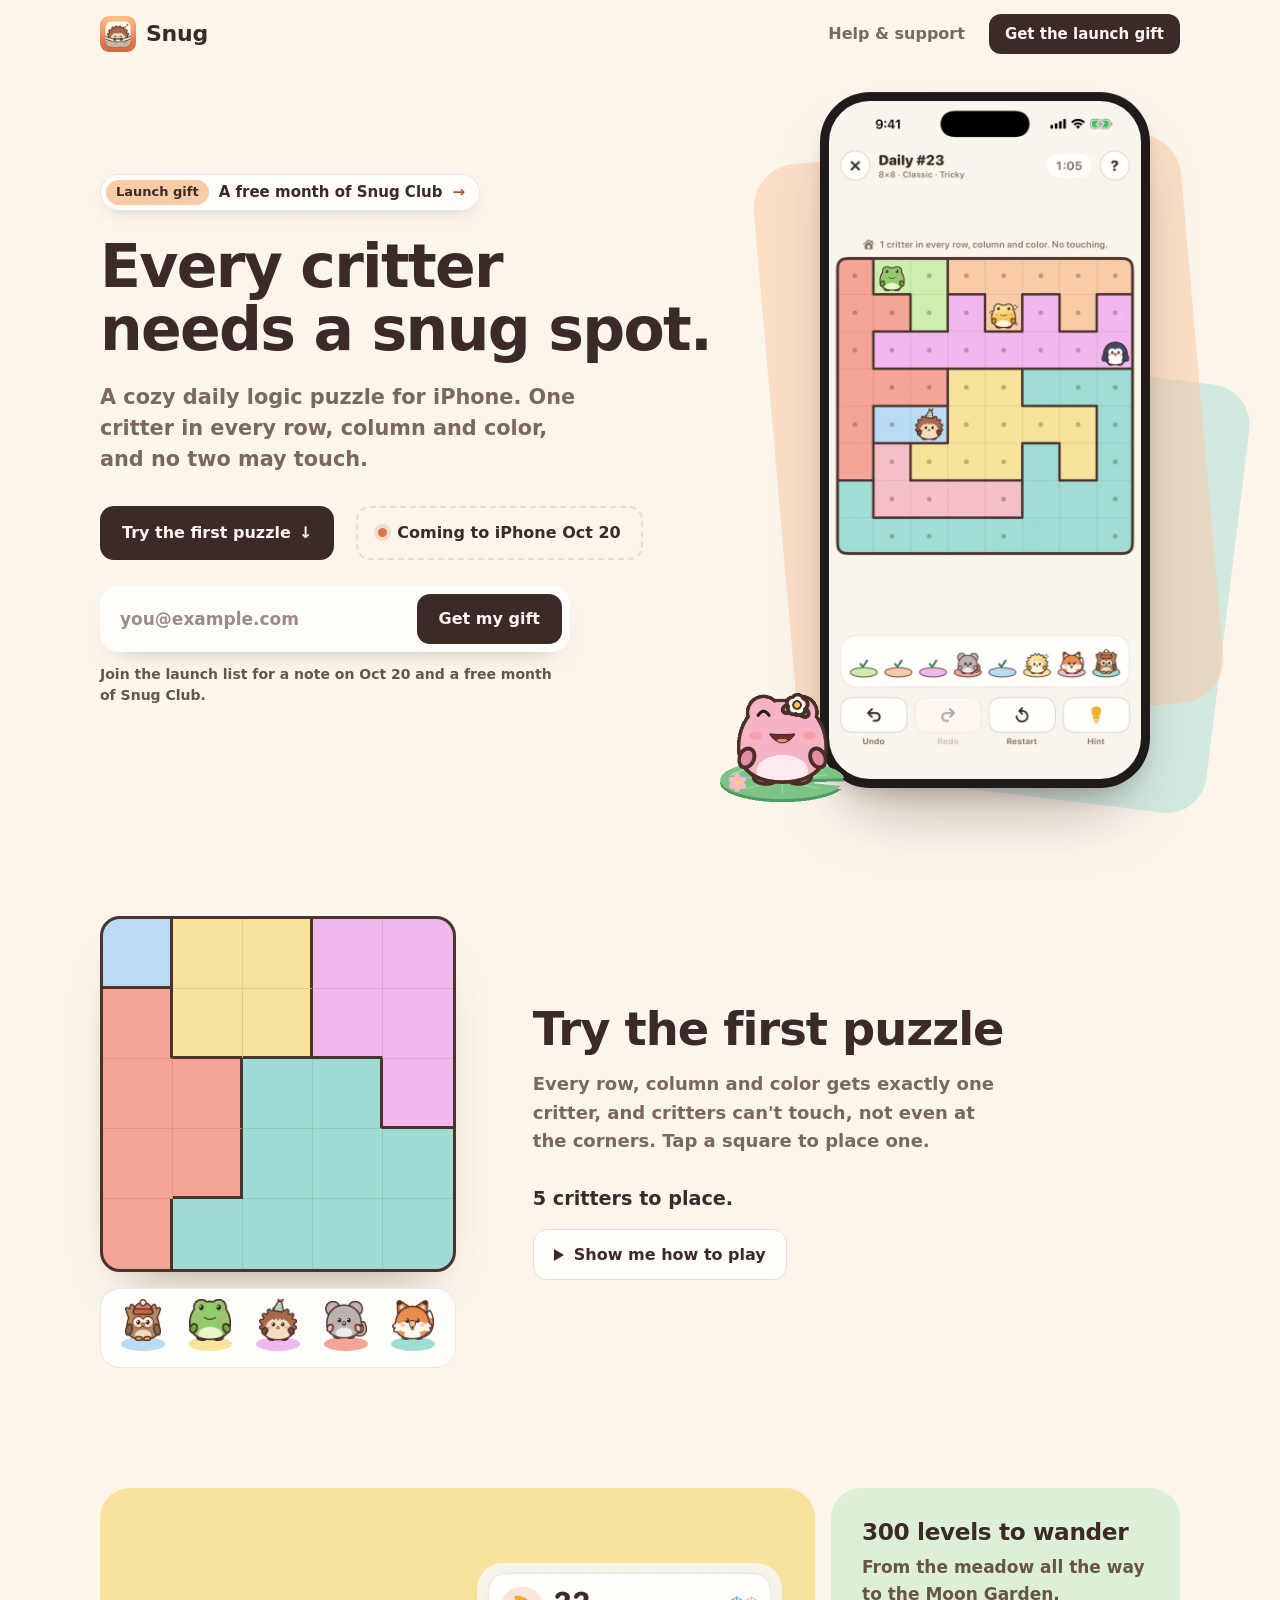
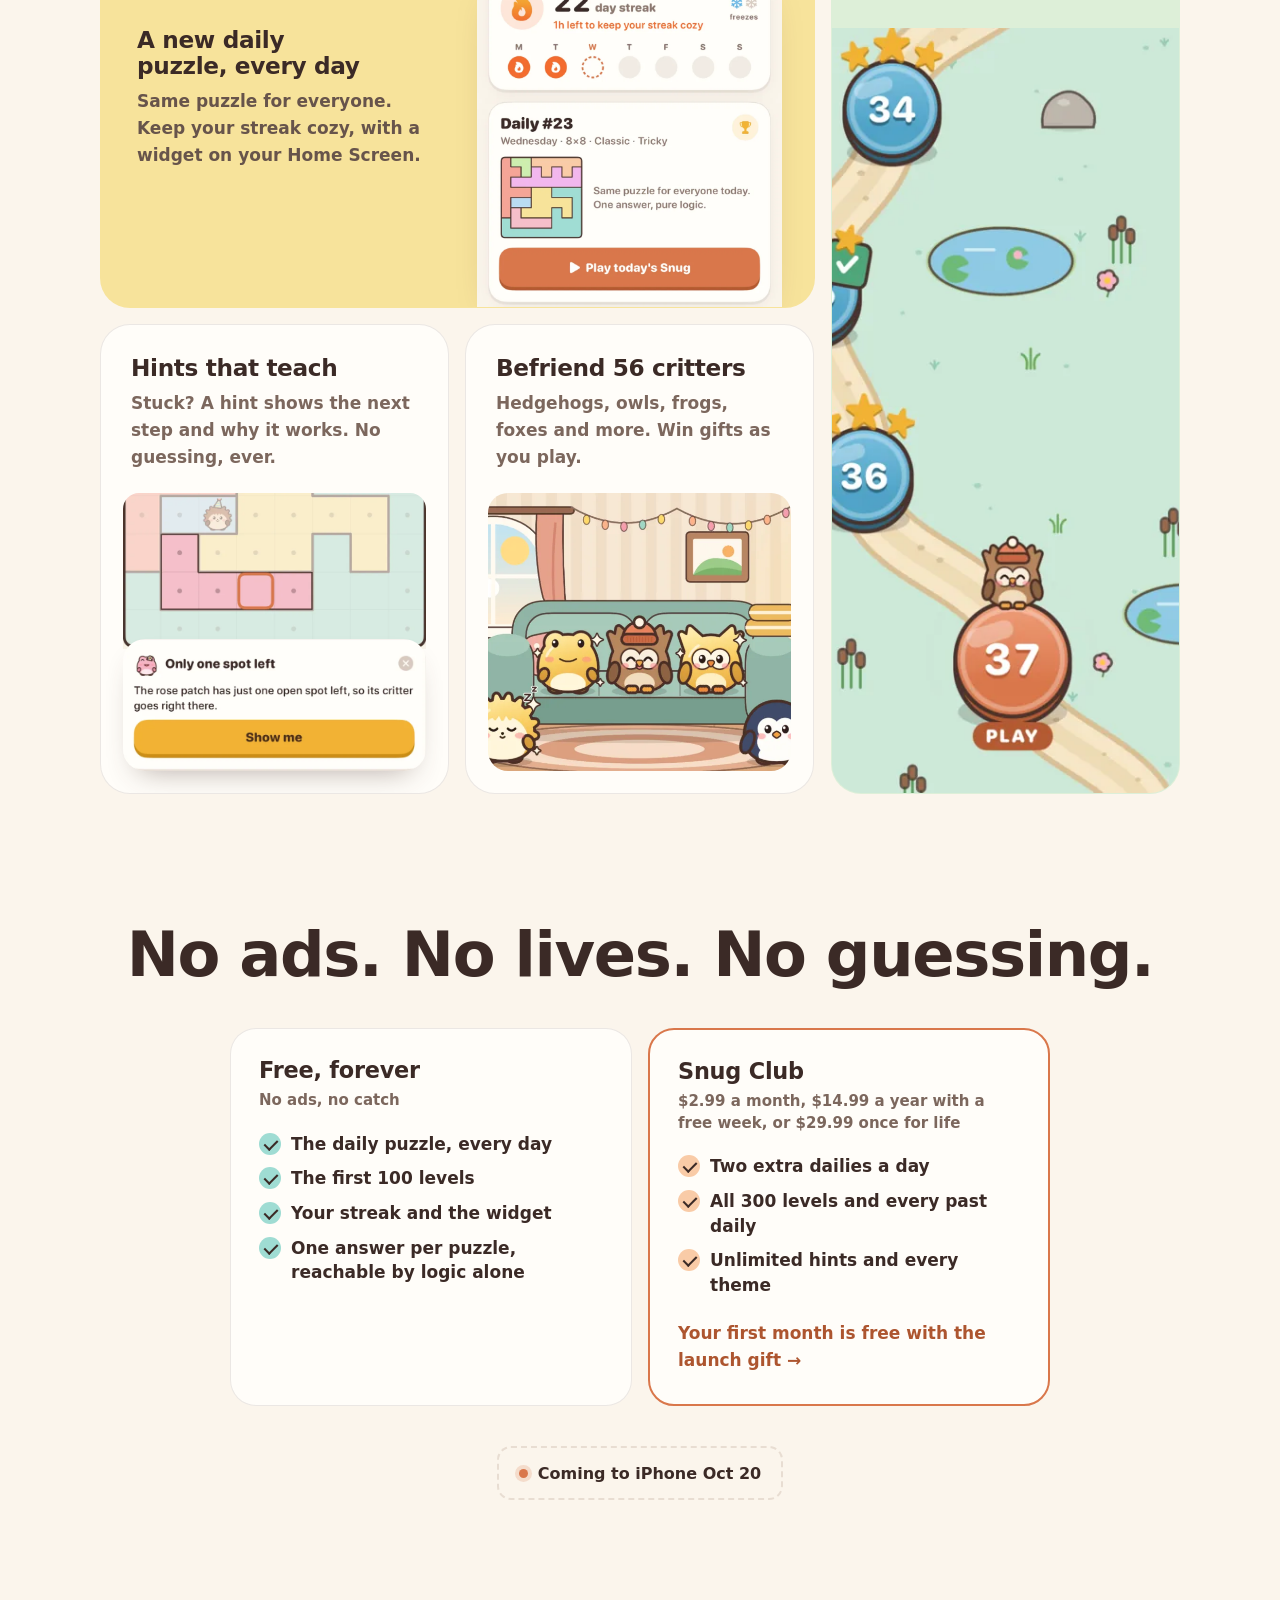
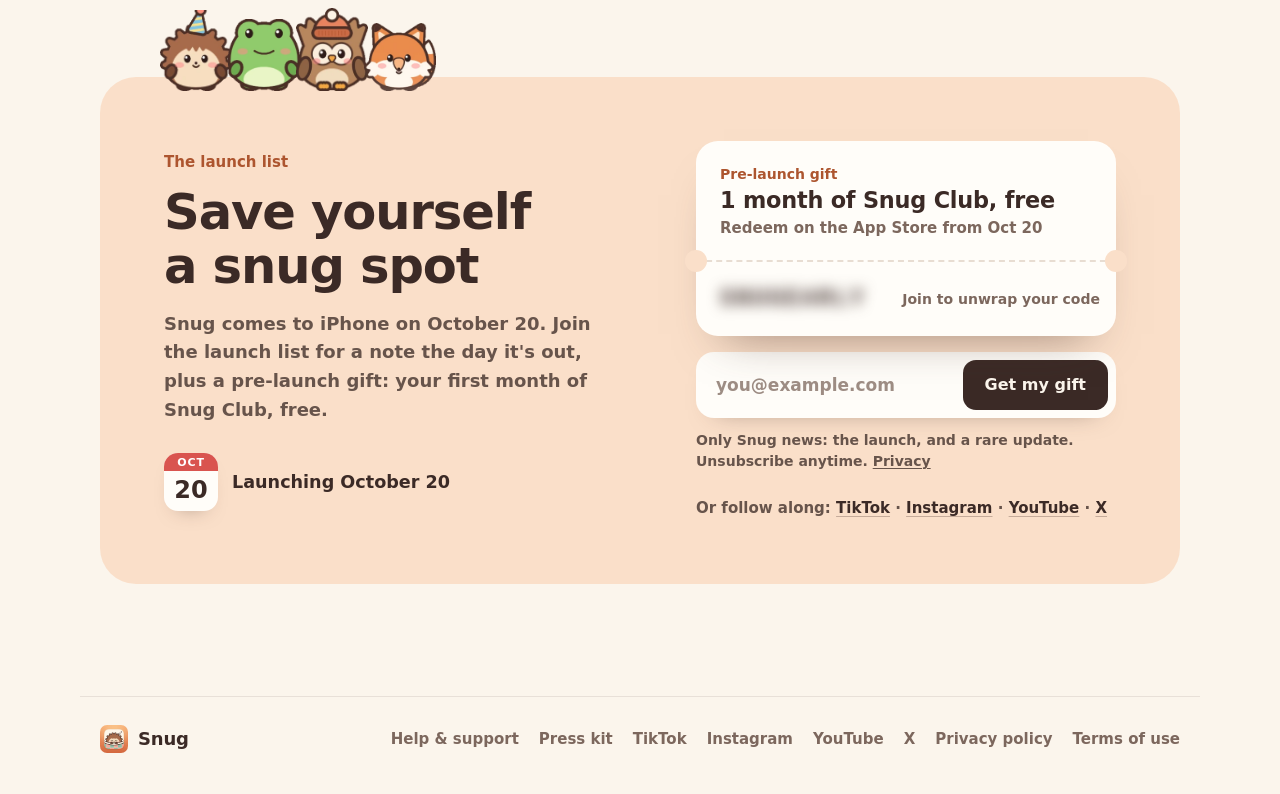
==== index.html @ c323f69b "snugpuzzle.com: canonical and share URLs, hello@ and press@ contact addresses" ====
<!doctype html>
<html lang="en">
<head>
<meta charset="utf-8">
<meta name="viewport" content="width=device-width, initial-scale=1, viewport-fit=cover">
<title>Snug: Cozy Daily Logic Puzzles</title>
<meta name="description" content="A cozy daily logic puzzle for iPhone. One critter in every row, column and color, and no two may touch. No ads, no lives, no guessing.">
<meta name="apple-itunes-app" content="app-id=6815366788">
<meta name="color-scheme" content="light dark">
<meta name="theme-color" content="#FBF5EC" media="(prefers-color-scheme: light)">
<meta name="theme-color" content="#1C1719" media="(prefers-color-scheme: dark)">
<link rel="canonical" href="https://snugpuzzle.com/">
<meta property="og:type" content="website">
<meta property="og:site_name" content="Snug">
<meta property="og:title" content="Snug: Cozy Daily Logic Puzzles">
<meta property="og:description" content="A cozy daily logic puzzle for iPhone. No ads, no lives, no guessing.">
<meta property="og:url" content="https://snugpuzzle.com/">
<meta property="og:image" content="https://snugpuzzle.com/og.png">
<meta property="og:image:width" content="1200">
<meta property="og:image:height" content="630">
<meta property="og:image:alt" content="Snug's critters on a cozy sofa, beside the words: cozy daily logic puzzles.">
<meta name="twitter:card" content="summary_large_image">
<link rel="icon" href="favicon.png" type="image/png">
<link rel="apple-touch-icon" href="apple-touch-icon.png">
<link rel="preload" as="image" href="img/board.webp" fetchpriority="high">
<link rel="stylesheet" href="style.css">
<script>document.documentElement.classList.add("js")</script>
</head>
<body class="home">

<header class="bar wrap">
  <a class="brand" href="./"><img src="img/icon.webp" width="36" height="36" alt=""> Snug</a>
  <nav class="bar-nav" aria-label="Main">
    <a class="bar-link" href="support.html">Help &amp; support</a>
    <a class="bar-cta" href="#launch">Get the launch gift</a>
  </nav>
</header>

<main>
  <section class="hero wrap">
    <div class="hero-copy">
      <a class="gift-pill" href="#launch"><span class="gift-pill-tag">Launch gift</span> A free month of Snug Club <span class="gift-pill-arrow" aria-hidden="true">→</span></a>
      <h1>Every critter needs a snug spot.</h1>
      <p class="lede">A cozy daily logic puzzle for iPhone. One critter in every row, column and color, and no two may touch.</p>
      <div class="cta">
        <a class="play" href="#try">Try the first puzzle</a>
        <div class="soon" data-store>Coming to iPhone Oct 20</div>
      </div>
      <div class="hero-join" data-list>
        <form class="signup" id="hero-signup" action="https://app.kit.com/forms/9976568/subscriptions" method="post" data-joined="hero-joined">
          <label class="visually-hidden" for="hero-email">Email address</label>
          <div class="field">
            <input id="hero-email" name="email_address" type="email" required autocomplete="email" autocapitalize="off" spellcheck="false" enterkeyhint="send" placeholder="you@example.com">
            <button type="submit">Get my gift</button>
          </div>
          <p class="form-status" role="status" aria-live="polite"></p>
          <p class="fine">Join the launch list for a note on Oct 20 and a free month of Snug Club.</p>
        </form>
        <p class="hero-joined" id="hero-joined" tabindex="-1" hidden>
          <strong class="fresh">Almost there! Tap the button in the email we just sent to confirm.</strong>
          <strong class="back" hidden>You're on the list!</strong>
          Your gift code is <code>SNUGEARLY</code>. <a href="#launch">How to redeem it</a>
        </p>
      </div>
    </div>
    <div class="hero-art">
      <div class="phone">
        <img src="img/board.webp" width="660" height="1434" fetchpriority="high" alt="A Snug puzzle in progress: four critters sit in different color patches of an 8 by 8 board, and more wait in the tray below.">
      </div>
      <img class="lily" src="img/lily.webp" width="241" height="212" alt="">
    </div>
  </section>

  <section class="try wrap reveal" id="try" aria-labelledby="try-title">
    <div class="try-board">
      <div class="board" id="board" role="group" aria-label="The first puzzle, 5 by 5"></div>
      <div class="tray" id="tray" aria-hidden="true"></div>
    </div>
    <div class="try-copy">
      <h2 id="try-title">Try the first puzzle</h2>
      <p>Every row, column and color gets exactly one critter, and critters can't touch, not even at the corners. Tap a square to place one.</p>
      <p class="status" id="status" role="status" aria-live="polite">5 critters to place.</p>
      <button class="again show-me" id="demo" type="button">Show me how to play</button>
      <div class="lesson" id="lesson" hidden>
        <img class="lesson-lily" src="img/lily.webp" width="241" height="212" alt="">
        <div aria-live="polite" aria-atomic="true">
          <p class="lesson-step" id="lesson-step"></p>
          <h3 id="lesson-title"></h3>
          <p class="lesson-text" id="lesson-text"></p>
        </div>
        <div class="lesson-actions">
          <button class="again" id="lesson-exit" type="button">Let me try</button>
          <button class="lesson-next" id="lesson-next" type="button">Next</button>
        </div>
      </div>
      <div class="after" id="after" hidden>
        <div class="soon" data-store>Coming to iPhone Oct 20</div>
        <button class="again" id="again" type="button">Play again</button>
        <button class="again" id="share" type="button">Send it to a friend</button>
        <p class="after-note">Liked it? <a href="#launch">Join the launch list</a> for a free month of Snug Club.</p>
      </div>
    </div>
  </section>

  <section class="features wrap" aria-labelledby="features-title">
    <h2 id="features-title" class="visually-hidden">What's in Snug</h2>
    <div class="grid">
      <article class="tile t-daily reveal" data-tilt>
        <div class="tile-copy">
          <h3>A new daily puzzle, every day</h3>
          <p>Same puzzle for everyone. Keep your streak cozy, with a widget on your Home Screen.</p>
        </div>
        <div class="tile-art"><img src="img/today.webp" width="900" height="1017" loading="lazy" alt="The Today screen: a 22 day streak and today's daily puzzle."></div>
      </article>
      <article class="tile t-path reveal" style="--d: 70ms" data-tilt>
        <div class="tile-copy">
          <h3>300 levels to wander</h3>
          <p>From the meadow all the way to the Moon Garden.</p>
        </div>
        <div class="tile-art"><img src="img/path.webp" width="760" height="807" loading="lazy" alt="The level map: a winding path past lily ponds, with level 37 up next."></div>
      </article>
      <article class="tile t-hints reveal" data-tilt>
        <div class="tile-copy">
          <h3>Hints that teach</h3>
          <p>Stuck? A hint shows the next step and why it works. No guessing, ever.</p>
        </div>
        <div class="tile-art">
          <img class="board-slice" src="img/hint-board.webp" width="760" height="391" loading="lazy" alt="">
          <img class="hint-card" src="img/hint-card.webp" width="760" height="329" loading="lazy" alt="A hint: the rose patch has just one open spot left, so its critter goes right there.">
        </div>
      </article>
      <article class="tile t-friends reveal" style="--d: 70ms" data-tilt>
        <div class="tile-copy">
          <h3>Befriend 56 critters</h3>
          <p>Hedgehogs, owls, frogs, foxes and more. Win gifts as you play.</p>
        </div>
        <div class="tile-art">
          <picture>
            <source media="(prefers-color-scheme: dark)" srcset="img/nook-night.webp">
            <img src="img/nook-day.webp" width="960" height="538" loading="lazy" alt="Critter friends relaxing on a sofa in a cozy living room.">
          </picture>
        </div>
      </article>
    </div>
  </section>

  <section class="promise wrap reveal" aria-labelledby="promise-title">
    <h2 id="promise-title">No ads. No lives. No guessing.</h2>
    <div class="plans">
      <div class="plan" data-tilt>
        <h3>Free, forever</h3>
        <p class="price">No ads, no catch</p>
        <ul class="ticks">
          <li>The daily puzzle, every day</li>
          <li>The first 100 levels</li>
          <li>Your streak and the widget</li>
          <li>One answer per puzzle, reachable by logic alone</li>
        </ul>
      </div>
      <div class="plan club" data-tilt>
        <h3>Snug Club</h3>
        <p class="price">$2.99 a month, $14.99 a year with a free week, or $29.99 once for life</p>
        <ul class="ticks">
          <li>Two extra dailies a day</li>
          <li>All 300 levels and every past daily</li>
          <li>Unlimited hints and every theme</li>
        </ul>
        <a class="plan-gift" href="#launch">Your first month is free with the launch gift</a>
      </div>
    </div>
    <div class="soon" data-store>Coming to iPhone Oct 20</div>
  </section>

  <section class="launch wrap reveal" id="launch" aria-labelledby="launch-title">
    <div class="launch-card" id="launch-card">
      <div class="peek" aria-hidden="true">
        <img src="img/critters/hazel.webp" width="157" height="176" loading="lazy" alt="">
        <img src="img/critters/pip.webp" width="176" height="176" loading="lazy" alt="">
        <img src="img/critters/oswin.webp" width="153" height="176" loading="lazy" alt="">
        <img src="img/critters/rowan.webp" width="176" height="166" loading="lazy" alt="">
      </div>
      <div class="launch-copy">
        <p class="eyebrow">The launch list</p>
        <h2 id="launch-title">Save yourself a snug spot</h2>
        <p>Snug comes to iPhone on October 20. Join the launch list for a note the day it's out, plus a pre-launch gift: your first month of Snug Club, free.</p>
        <div class="date">
          <span class="cal" aria-hidden="true"><span>Oct</span>20</span>
          <span id="countdown" data-date="2026-10-20">Launching October 20</span>
        </div>
      </div>

      <div class="launch-gift">
        <div class="ticket" id="ticket" data-tilt>
          <div class="ticket-top">
            <span class="ticket-label">Pre-launch gift</span>
            <strong>1 month of Snug Club, free</strong>
            <span class="ticket-sub">Redeem on the App Store from Oct 20</span>
          </div>
          <div class="ticket-code">
            <code id="code" aria-hidden="true">SNUGEARLY</code>
            <span class="ticket-hint" id="code-hint">Join to unwrap your code</span>
            <button class="copy" id="copy" type="button" hidden>Copy</button>
          </div>
        </div>

        <!-- Signups go to Kit (form 9976568, "Snug launch list"); launch.js posts them without leaving the page. -->
        <form class="signup" id="signup" action="https://app.kit.com/forms/9976568/subscriptions" method="post">
          <label class="visually-hidden" for="email">Email address</label>
          <div class="field">
            <input id="email" name="email_address" type="email" required autocomplete="email" autocapitalize="off" spellcheck="false" enterkeyhint="send" placeholder="you@example.com">
            <button type="submit">Get my gift</button>
          </div>
          <p class="form-status" role="status" aria-live="polite"></p>
          <p class="fine">Only Snug news: the launch, and a rare update. Unsubscribe anytime. <a href="privacy.html#launch-list">Privacy</a></p>
        </form>

        <div class="joined" id="joined" tabindex="-1" hidden>
          <h3 class="fresh">Almost there!</h3>
          <h3 class="back" hidden>You're on the list!</h3>
          <p class="fresh">Check your inbox (and spam folder, just in case) and tap the button in our email to confirm.</p>
          <p>Your code is above. Redeem it on the App Store from October 20, and it'll be in your launch-day email too.</p>
          <div class="joined-actions">
            <a class="redeem" href="https://apps.apple.com/redeem?ctx=offercodes&amp;id=6815366788&amp;code=SNUGEARLY">Redeem now</a>
            <button class="again" id="gift-share" type="button">Send a friend the gift</button>
          </div>
          <p class="fine">One code per Apple Account. After the free month, Snug Club renews unless you cancel.</p>
        </div>

        <p class="follow">Or follow along: <a href="https://www.tiktok.com/@snugpuzzle">TikTok</a> · <a href="https://www.instagram.com/snugpuzzle/">Instagram</a> · <a href="https://www.youtube.com/@SnugPuzzle">YouTube</a> · <a href="https://x.com/SnugPuzzle">X</a></p>
      </div>
    </div>
  </section>
</main>

<footer class="foot wrap">
  <a class="brand" href="./"><img src="img/icon.webp" width="28" height="28" alt=""> Snug</a>
  <nav aria-label="More">
    <a href="support.html">Help &amp; support</a>
    <a href="press.html">Press kit</a>
    <a href="https://www.tiktok.com/@snugpuzzle">TikTok</a>
    <a href="https://www.instagram.com/snugpuzzle/">Instagram</a>
    <a href="https://www.youtube.com/@SnugPuzzle">YouTube</a>
    <a href="https://x.com/SnugPuzzle">X</a>
    <a href="privacy.html">Privacy policy</a>
    <a href="https://www.apple.com/legal/internet-services/itunes/dev/stdeula/">Terms of use</a>
  </nav>
</footer>

<script src="puzzle.js" defer></script>
<script src="store.js" defer></script>
<script src="launch.js" defer></script>
<script src="tilt.js" defer></script>
</body>
</html>
---- style.css ----
/* Snug website. Tokens mirror the app's Palette (Shared/Palette.swift) and the Cozy board theme. */
:root {
  --paper: #FBF5EC; --card: #FFFDF9; --ink: #3B2A26; --soft: #7C675D; --faint: #E8DDD2;
  --outline: #4A342D; --accent: #D9774B; --link: #AD552F; --line: rgb(59 42 38 / .1);
  --shadow: 74 52 45;
  --soft-strong: #67544B; --tile-daily: #F7E39B; --tile-path: #DDEFD8; --tile-gift: #FADFC9;
  --sky: #B9DBF3; --butter: #F7E39B; --orchid: #F2B8EE; --coral: #F4A596; --teal: #9FDCD3; --peach: #F9CBA7; --berry: #D9544F;
  --glare: rgb(255 255 255 / .26);
  --ease-out: cubic-bezier(.23, 1, .32, 1);
  --ease-pop: cubic-bezier(.34, 1.5, .64, 1);
  color-scheme: light dark;
}
@media (prefers-color-scheme: dark) {
  :root {
    --paper: #1C1719; --card: #2A2326; --ink: #F6EBE2; --soft: #B9A89D; --faint: #3D3337;
    --outline: #0F0B0C; --accent: #E5835A; --link: #E5835A; --line: rgb(255 255 255 / .1);
    --shadow: 0 0 0;
    --soft-strong: #C9B9AE; --tile-daily: #3A3322; --tile-path: #243129; --tile-gift: #3B2A25;
    --glare: rgb(255 255 255 / .07);
    --sky: #3F6788; --butter: #8A7A3C; --orchid: #7E4A7C; --coral: #94503F; --teal: #2F7870; --peach: #8C5C48; --berry: #F07C74;
  }
}

* { box-sizing: border-box; }
html { -webkit-text-size-adjust: 100%; }
body {
  margin: 0; background: var(--paper); color: var(--ink);
  font: 17px/1.6 ui-rounded, "SF Pro Rounded", -apple-system, system-ui, "Segoe UI", sans-serif;
  -webkit-font-smoothing: antialiased; -webkit-tap-highlight-color: transparent;
}
a { color: var(--link); }
img { max-width: 100%; }

/* Help, privacy: a simple reading column. */
main { max-width: 680px; margin: 0 auto; padding: 48px 20px 80px; }
header { display: flex; align-items: center; gap: 14px; margin-bottom: 28px; }
header img { width: 64px; height: 64px; border-radius: 15px; }
h1 { font-size: 34px; line-height: 1.15; margin: 0; letter-spacing: -.01em; }
h2 { font-size: 20px; margin: 32px 0 6px; }
.soft { color: var(--soft); }
.card { background: var(--card); border: 1px solid var(--line); border-radius: 18px; padding: 18px 20px; margin: 16px 0; }
nav { margin-top: 48px; padding-top: 20px; border-top: 1px solid var(--line); display: flex; gap: 20px; flex-wrap: wrap; font-size: 15px; }
header a.home-link { display: contents; color: inherit; }

/* Press kit: the reading column, plus a fact sheet, downloads and media grids. */
.press .lede-plain { font-size: 19px; color: var(--soft); font-weight: 600; margin: 0; }
.press .actions { margin: 22px 0 8px; }
.btn {
  display: inline-flex; align-items: center; gap: 8px; padding: 13px 20px; border-radius: 14px; background: var(--ink); color: var(--paper);
  font-weight: 800; text-decoration: none; transition: transform 160ms var(--ease-out);
}
.btn span { font-weight: 600; opacity: .75; }
.btn:active { transform: scale(.97); }
.btn:focus-visible { outline: 3px solid var(--accent); outline-offset: 3px; }
.facts { display: grid; grid-template-columns: 9em 1fr; gap: 10px 18px; margin: 12px 0 0; }
.facts dt { font-weight: 800; }
.facts dd { margin: 0; color: var(--soft); }
.list { padding-left: 1.2em; }
.list li { margin: 6px 0; }
.clip { margin: 14px 0 0; }
.clip video { display: block; width: min(330px, 100%); height: auto; border-radius: 28px; background: var(--card); border: 1px solid var(--line); }
.clip figcaption { margin-top: 10px; font-size: 15px; }
.shots { display: grid; grid-template-columns: repeat(3, 1fr); gap: 12px; margin-top: 14px; }
.shots a { display: block; border-radius: 18px; overflow: hidden; border: 1px solid var(--line); }
.shots img { display: block; width: 100%; height: auto; }
.cutouts { display: flex; flex-wrap: wrap; gap: 8px; margin-top: 10px; }
.cutouts img { width: 96px; height: 96px; }
.press code { font-size: .9em; }
@media (max-width: 520px) { .facts { grid-template-columns: 1fr; gap: 2px; } .facts dd { margin-bottom: 10px; } .shots { grid-template-columns: repeat(2, 1fr); } }

/* ------------------------------------------------------------------ */
/* Home                                                                */
/* ------------------------------------------------------------------ */
.home { overflow-x: hidden; }
.home main { max-width: none; padding: 0; overflow-x: clip; }
.wrap { max-width: 1120px; margin: 0 auto; padding-inline: max(20px, env(safe-area-inset-left)) max(20px, env(safe-area-inset-right)); }
.visually-hidden { position: absolute; width: 1px; height: 1px; overflow: hidden; clip-path: inset(50%); white-space: nowrap; }

.bar { display: flex; align-items: center; justify-content: space-between; height: 68px; margin: 0 auto; }
.brand { display: inline-flex; align-items: center; gap: 10px; color: var(--ink); text-decoration: none; font-weight: 800; font-size: 22px; letter-spacing: -.01em; }
.brand img { width: 36px; height: 36px; border-radius: 9px; }
.bar-nav { display: flex; align-items: center; gap: 22px; margin: 0; padding: 0; border: 0; font-size: 16px; }
.bar-link { color: var(--soft); text-decoration: none; font-weight: 700; font-size: 16px; padding: 8px 2px; }
.bar-link:hover { color: var(--ink); }
.bar-cta {
  display: inline-flex; align-items: center; height: 40px; padding: 0 16px; border-radius: 12px; background: var(--ink); color: var(--paper);
  font-weight: 800; font-size: 15px; text-decoration: none; white-space: nowrap; transition: transform 160ms var(--ease-out);
}
.bar-cta:active { transform: scale(.97); }
.bar-link:focus-visible, .bar-cta:focus-visible { outline: 3px solid var(--accent); outline-offset: 3px; border-radius: 12px; }

.store { display: inline-block; line-height: 0; border-radius: 12px; transition: transform 160ms var(--ease-out); }
.store img { height: 54px; width: auto; }
.store:active { transform: scale(.97); }
.store:focus-visible { outline: 3px solid var(--accent); outline-offset: 3px; }
/* Before launch the badge's spot is a status, not a button (store.js swaps in the badge once the app is live). */
.soon {
  display: inline-flex; align-items: center; gap: 10px; height: 54px; margin: 0; padding: 0 20px;
  border: 2px dashed var(--faint); border-radius: 14px; font-weight: 800; font-size: 16px; color: var(--ink); white-space: nowrap;
}
.soon::before { content: ""; width: 9px; height: 9px; border-radius: 50%; background: var(--accent); box-shadow: 0 0 0 4px rgb(217 119 75 / .2); }
.cta { display: flex; align-items: center; gap: 14px 22px; flex-wrap: wrap; }
.play {
  display: inline-flex; align-items: center; height: 54px; padding: 0 22px; border-radius: 14px; background: var(--ink); color: var(--paper);
  font-weight: 800; font-size: 16px; text-decoration: none; transition: transform 160ms var(--ease-out);
}
.play::after { content: "↓"; margin-left: 8px; }
.play:active { transform: scale(.97); }
.play:focus-visible { outline: 3px solid var(--accent); outline-offset: 3px; }
.try { scroll-margin-top: 24px; }
html { scroll-behavior: smooth; }
@media (prefers-reduced-motion: reduce) { html { scroll-behavior: auto; } }

/* Hero */
.hero { display: grid; grid-template-columns: minmax(0, 1.25fr) minmax(0, .75fr); align-items: center; gap: 40px; padding-block: 24px 88px; }
.hero h1 { font-size: clamp(2.6rem, 1.5rem + 3.2vw, 3.75rem); line-height: 1.04; letter-spacing: -.028em; font-weight: 800; text-wrap: balance; max-width: 15ch; margin: 0; }
.lede { font-size: clamp(1.1rem, 1rem + .4vw, 1.3rem); line-height: 1.5; color: var(--soft); font-weight: 600; margin: 22px 0 30px; max-width: 34ch; text-wrap: pretty; }
.gift-pill {
  display: inline-flex; align-items: center; gap: 10px; max-width: 100%; margin-bottom: 24px; padding: 5px 14px 5px 5px; border-radius: 999px;
  background: var(--card); border: 1px solid var(--line); box-shadow: 0 8px 18px -12px rgb(var(--shadow) / .35);
  color: var(--ink); font-weight: 700; font-size: 15px; line-height: 1.3; text-decoration: none; transition: transform 160ms var(--ease-out);
}
.gift-pill-tag { flex: none; padding: 4px 10px; border-radius: 999px; background: var(--peach); font-weight: 800; font-size: 13px; }
.gift-pill-arrow { color: var(--link); transition: transform 200ms var(--ease-out); }
@media (hover: hover) and (pointer: fine) { .gift-pill:hover .gift-pill-arrow { transform: translateX(3px); } }
.gift-pill:active { transform: scale(.98); }
.gift-pill:focus-visible { outline: 3px solid var(--accent); outline-offset: 3px; }
.hero-join { max-width: 470px; margin-top: 26px; }
.hero-join .signup { margin: 0; }
.hero-joined {
  margin: 0; padding: 16px 20px; border-radius: 18px; background: var(--card); border: 1px solid var(--line); outline: none;
  box-shadow: 0 12px 26px -20px rgb(var(--shadow) / .55); color: var(--soft-strong); font-weight: 600;
}
.hero-joined strong { display: block; color: var(--ink); font-size: 1.1rem; }
.hero-joined strong[hidden] { display: none; }
.hero-joined code { padding: 3px 8px; border-radius: 8px; background: var(--tile-gift); color: var(--ink); font: 800 .95em/1 ui-monospace, "SF Mono", Menlo, Consolas, monospace; letter-spacing: .08em; }
.hero-art { position: relative; justify-self: center; width: min(330px, 78vw); }
.hero-art::before { /* a color patch behind the phone, like a region of the board */
  content: ""; position: absolute; inset: 8% -16% 10% -14%; border-radius: 44px; background: var(--peach); opacity: .55; transform: rotate(-5deg);
}
.hero-art::after {
  content: ""; position: absolute; inset: 40% -24% -2% 34%; border-radius: 40px; background: var(--teal); opacity: .45; transform: rotate(7deg); z-index: -1;
}
.hero-art { isolation: isolate; }
.phone {
  position: relative; border-radius: 50px; padding: 9px; background: #211A1B;
  box-shadow: 0 1px 0 rgb(255 255 255 / .08) inset, 0 40px 70px -30px rgb(var(--shadow) / .45), 0 12px 24px -12px rgb(var(--shadow) / .3);
}
.phone img { display: block; width: 100%; height: auto; border-radius: 41px; }
.lily { position: absolute; width: 124px; height: auto; left: -100px; bottom: -14px; transform-origin: 50% 100%; }

/* Try it */
.try { display: grid; grid-template-columns: auto minmax(0, 1fr); align-items: center; gap: clamp(32px, 6vw, 88px); padding-block: 40px 104px; }
.try h2, .features h2, .promise h2, .launch h2 { margin: 0; font-weight: 800; letter-spacing: -.022em; line-height: 1.08; text-wrap: balance; }
.try h2 { font-size: clamp(2rem, 1.4rem + 2vw, 2.9rem); }
.try-copy p { font-size: 1.125rem; color: var(--soft); font-weight: 600; max-width: 38ch; margin: 16px 0 0; text-wrap: pretty; }
.try-copy .status { color: var(--ink); font-weight: 800; font-size: 1.2rem; margin-top: 28px; min-height: 1.6em; }
.status.bad { color: var(--berry); }
.after { display: flex; align-items: center; gap: 20px; margin-top: 18px; flex-wrap: wrap; }
.after[hidden] { display: none; }
.again {
  font: inherit; font-weight: 800; font-size: 16px; color: var(--ink); background: var(--card); border: 1.5px solid var(--faint);
  border-radius: 14px; padding: 12px 20px; cursor: pointer; transition: transform 160ms var(--ease-out);
}
.try-copy .after-note { flex-basis: 100%; margin: 0; font-size: 1rem; }
.again:active { transform: scale(.97); }
.again:focus-visible { outline: 3px solid var(--accent); outline-offset: 2px; }

.board {
  --cell: clamp(54px, 15.5vw, 70px);
  display: grid; grid-template-columns: repeat(5, var(--cell)); grid-auto-rows: var(--cell);
  border: 3px solid var(--outline); border-radius: 20px; overflow: hidden; background: var(--outline);
  box-shadow: 0 30px 50px -30px rgb(var(--shadow) / .45);
}
.cell {
  position: relative; display: grid; place-items: center; padding: 0; margin: 0; border: 0; font: inherit; cursor: pointer; touch-action: manipulation;
  background: var(--c); border-right: 1px solid rgb(var(--shadow) / .12); border-bottom: 1px solid rgb(var(--shadow) / .12);
}
.cell.edge-r { border-right: 3px solid var(--outline); }
.cell.edge-b { border-bottom: 3px solid var(--outline); }
.cell.last-c { border-right: 0; }
.cell.last-r { border-bottom: 0; }
.cell::before { content: ""; position: absolute; inset: 0; background: rgb(var(--shadow) / .08); opacity: 0; transition: opacity 90ms ease; }
.cell:active::before { opacity: 1; transition: none; }
@media (hover: hover) and (pointer: fine) { .cell:hover::before { opacity: .6; } }
.cell:focus-visible { outline: 3px solid var(--ink); outline-offset: -5px; border-radius: 8px; z-index: 1; }
.cell::after { /* the app's helper dot: this square is ruled out */
  content: ""; width: 7px; height: 7px; border-radius: 50%; background: rgb(var(--shadow) / .32); opacity: 0; transform: scale(.5);
  transition: opacity 160ms ease, transform 160ms var(--ease-out);
}
@media (prefers-color-scheme: dark) { .cell::after { background: rgb(255 255 255 / .28); } }
.cell.dot::after { opacity: 1; transform: none; }
.cell img { position: absolute; width: 78%; height: 78%; object-fit: contain; pointer-events: none; }
.cell.bad { box-shadow: inset 0 0 0 3px var(--berry); }
/* The lesson ("Show me how to play"): squares in focus light up, off-limits ones take a rosy tint, a
   see-through critter shows where one could go, and the next critter's square gets a ring, like the app's hints. */
.cell.lit::before { opacity: 1; background: rgb(255 255 255 / .42); }
.cell.ruled::before { opacity: 1; background: rgb(217 84 79 / .22); }
.cell.target::before { inset: 6px; border: 3px solid var(--accent); border-radius: 10px; }
@media (prefers-color-scheme: dark) {
  .cell.lit::before { background: rgb(255 255 255 / .16); }
  .cell.ruled::before { background: rgb(240 124 116 / .24); }
}
.cell img.ghost { opacity: .45; }
.board.teaching .cell { cursor: default; }
.board.teaching .cell.target { cursor: pointer; }
@media (hover: hover) and (pointer: fine) { .board.teaching .cell:not(.lit, .ruled, .target):hover::before { opacity: 0; } }
.show-me { display: inline-flex; align-items: center; gap: 10px; margin-top: 14px; }
.show-me::before { content: ""; border-left: 10px solid currentColor; border-block: 6.5px solid transparent; } /* a play triangle */
.show-me[hidden], .status[hidden] { display: none; }

.lesson {
  position: relative; max-width: 440px; margin-top: 56px; padding: 22px 22px 18px; border-radius: 24px; scroll-margin-top: 64px;
  background: var(--card); border: 1px solid var(--line); box-shadow: 0 18px 36px -24px rgb(var(--shadow) / .5);
}
.lesson[hidden] { display: none; }
.lesson-lily { position: absolute; top: -50px; right: 18px; width: 76px; height: auto; } /* Lily teaches, peeking over the card */
.try-copy .lesson-step { margin: 0; color: var(--link); font-size: 14px; font-weight: 800; }
.lesson h3 { margin: 4px 0 0; font-size: 1.3rem; line-height: 1.25; font-weight: 800; letter-spacing: -.01em; }
.try-copy .lesson-text { margin: 6px 0 0; color: var(--soft-strong); font-size: 1.05rem; line-height: 1.5; }
.lesson-actions { display: flex; justify-content: flex-end; flex-wrap: wrap; gap: 10px; margin-top: 18px; }
.lesson-next {
  min-width: 112px; padding: 12px 20px; border: 0; border-radius: 14px; background: var(--ink); color: var(--paper);
  font: inherit; font-weight: 800; font-size: 16px; cursor: pointer; transition: transform 160ms var(--ease-out);
}
.lesson-next:active { transform: scale(.97); }
.lesson-next:focus-visible { outline: 3px solid var(--accent); outline-offset: 2px; }

.tray { display: grid; grid-template-columns: repeat(5, 1fr); margin-top: 16px; padding: 10px 8px 12px; border-radius: 20px; background: var(--card); border: 1px solid var(--line); }
.pad { position: relative; display: grid; justify-items: center; height: 56px; }
.pad::after { content: ""; position: absolute; bottom: 4px; width: 44px; height: 14px; border-radius: 50%; background: var(--c); }
.pad img { position: relative; z-index: 1; width: 42px; height: 42px; object-fit: contain; transition: opacity 160ms ease, transform 200ms var(--ease-out); }
.pad.done img { opacity: 0; transform: translateY(-6px) scale(.9); }
.pad .check { position: absolute; z-index: 1; bottom: 10px; width: 9px; height: 16px; border: solid var(--ink); border-width: 0 3.5px 3.5px 0; border-radius: 1px; transform: rotate(45deg) scale(.6); opacity: 0; transition: opacity 160ms ease, transform 220ms var(--ease-pop); }
.pad.done .check { opacity: 1; transform: rotate(45deg) scale(1); }

/* Features */
.features { padding-block: 16px 104px; }
.grid { display: grid; grid-template-columns: repeat(6, minmax(0, 1fr)); gap: 16px; }
.tile { position: relative; overflow: hidden; display: flex; flex-direction: column; background: var(--card); border: 1px solid var(--line); border-radius: 30px; min-height: 420px; }
.tile-copy { padding: 30px 30px 0; }
.tile h3 { margin: 0; font-size: 1.45rem; line-height: 1.15; font-weight: 800; letter-spacing: -.015em; text-wrap: balance; }
.tile p { margin: 8px 0 0; color: var(--soft); font-weight: 600; max-width: 32ch; text-wrap: pretty; }
.tile-art { margin-top: auto; padding: 24px 24px 0; }
.tile-art img { display: block; width: 100%; height: auto; }

.t-daily { grid-column: span 4; flex-direction: row; background: var(--tile-daily); border-color: transparent; }
.t-daily p, .t-path p { color: var(--soft-strong); }
.t-daily .tile-copy { flex: 1 1 0; align-self: center; padding: 36px; }
.t-daily .tile-art { flex: 1 1 0; margin: 0; padding: 36px 32px 0 0; align-self: flex-end; }
.t-daily .tile-art img { border-radius: 26px 26px 0 0; box-shadow: 0 20px 40px -24px rgb(var(--shadow) / .4); }
.t-path { grid-column: span 2; grid-row: span 2; background: var(--tile-path); border-color: transparent; }
.t-path .tile-art { position: relative; flex: 1; padding: 0; margin-top: 20px; min-height: 360px; }
.t-path .tile-art img { position: absolute; inset: 0; height: 100%; object-fit: cover; object-position: 50% 30%; }
.t-hints { grid-column: span 2; }
.t-hints .tile-art { padding: 22px 22px 22px; }
.t-hints .board-slice { border-radius: 16px 16px 0 0; }
.t-hints .hint-card { margin-top: -10px; border-radius: 22px; box-shadow: 0 14px 30px -16px rgb(var(--shadow) / .45); }
.t-friends { grid-column: span 2; }
.t-friends .tile-art { position: relative; flex: 1; min-height: 230px; margin: 22px; padding: 0; border-radius: 20px; overflow: hidden; }
.t-friends .tile-art img { position: absolute; inset: 0; width: 100%; height: 100%; object-fit: cover; object-position: 50% 70%; }

/* Promise */
.promise { text-align: center; padding-block: 24px 112px; }
.promise h2 { font-size: clamp(2.2rem, 1.2rem + 3.6vw, 3.9rem); }
.plans { display: grid; grid-template-columns: 1fr 1fr; gap: 16px; max-width: 820px; margin: 40px auto; text-align: left; }
.plan { position: relative; display: flex; flex-direction: column; padding: 28px 28px 30px; border-radius: 26px; background: var(--card); border: 1px solid var(--line); }
.plan.club { border: 2px solid var(--accent); }
.plans h3 { margin: 0; font-size: 1.4rem; line-height: 1.2; font-weight: 800; letter-spacing: -.01em; }
.plans .price { margin: 6px 0 0; color: var(--soft); font-weight: 600; font-size: 15px; line-height: 1.45; }
.ticks { list-style: none; display: grid; gap: 10px; margin: 20px 0 0; padding: 0; font-weight: 600; line-height: 1.45; }
.ticks li { position: relative; padding-left: 32px; }
.ticks li::before { content: ""; position: absolute; left: 0; top: 1px; width: 22px; height: 22px; border-radius: 50%; background: var(--teal); }
.club .ticks li::before { background: var(--peach); }
.ticks li::after { /* the tray's check mark, small */
  content: ""; position: absolute; left: 8px; top: 5px; width: 6px; height: 11px; border: solid var(--ink); border-width: 0 2.5px 2.5px 0; transform: rotate(45deg);
}
.plan-gift { align-self: flex-start; margin-top: auto; padding-top: 22px; color: var(--link); font-weight: 800; text-decoration: none; }
.plan-gift::after { content: " →"; }
.plan-gift:hover { text-decoration: underline; text-underline-offset: 3px; }

/* Launch list */
.launch { padding-block: 64px 112px; }
.launch-card {
  position: relative; display: grid; grid-template-columns: minmax(0, 1fr) minmax(0, 420px); align-items: center; gap: 40px clamp(32px, 6vw, 80px);
  padding: clamp(36px, 5vw, 64px); border-radius: 36px; background: var(--tile-gift);
}
.peek { position: absolute; bottom: calc(100% - 14px); left: clamp(28px, 5vw, 60px); display: flex; align-items: flex-end; pointer-events: none; }
.peek img { width: 72px; height: auto; margin-right: -4px; }
.eyebrow { margin: 0 0 12px; color: var(--link); font-weight: 800; font-size: 15px; }
.launch h2 { font-size: clamp(2rem, 1.3rem + 2.4vw, 3.1rem); }
.launch-copy > p:not(.eyebrow) { margin: 16px 0 0; max-width: 40ch; color: var(--soft-strong); font-weight: 600; font-size: 1.125rem; text-wrap: pretty; }
.date { display: flex; align-items: center; gap: 14px; margin-top: 28px; font-weight: 800; font-size: 1.1rem; }
.cal {
  position: relative; display: grid; place-items: center; width: 54px; height: 58px; padding-top: 16px; border-radius: 14px; overflow: hidden;
  background: var(--card); box-shadow: 0 10px 20px -14px rgb(var(--shadow) / .5); font-size: 24px; line-height: 1;
}
.cal span { position: absolute; inset: 0 0 auto; display: grid; place-items: center; height: 18px; background: #D9544F; color: #fff; font-size: 11px; letter-spacing: .08em; text-transform: uppercase; }

.ticket { position: relative; border-radius: 22px; background: var(--card); box-shadow: 0 26px 44px -28px rgb(var(--shadow) / .55); }
.ticket-top { display: grid; gap: 2px; padding: 22px 24px 20px; }
.ticket-label { color: var(--link); font-weight: 800; font-size: 14px; }
.ticket-top strong { font-size: 1.4rem; line-height: 1.2; letter-spacing: -.01em; }
.ticket-sub { color: var(--soft); font-weight: 600; font-size: 15px; }
.ticket-code { position: relative; display: flex; align-items: center; gap: 12px; min-height: 76px; padding: 14px 16px 14px 24px; border-top: 2px dashed var(--faint); }
.ticket-code::before, .ticket-code::after { /* the ticket's notches */
  content: ""; position: absolute; top: -12px; width: 22px; height: 22px; border-radius: 50%; background: var(--tile-gift);
}
.ticket-code::before { left: -11px; }
.ticket-code::after { right: -11px; }
.ticket code {
  flex: 1; font: 800 1.45rem/1 ui-monospace, "SF Mono", Menlo, Consolas, monospace; letter-spacing: .1em; color: var(--ink);
  filter: blur(7px); user-select: none; transition: filter 700ms var(--ease-out);
}
.ticket.open code { filter: none; user-select: all; }
.ticket-hint { flex: none; color: var(--soft); font-weight: 700; font-size: 14px; }
.ticket-hint[hidden], .copy[hidden] { display: none; }
.copy {
  flex: none; height: 40px; padding: 0 16px; border-radius: 12px; border: 1.5px solid var(--faint); background: var(--paper); color: var(--ink);
  font: inherit; font-weight: 800; font-size: 15px; cursor: pointer; transition: transform 160ms var(--ease-out);
}
.copy:active { transform: scale(.97); }
.copy:focus-visible { outline: 3px solid var(--accent); outline-offset: 2px; }

.signup { margin-top: 16px; }
.signup[hidden], .joined[hidden] { display: none; }
.field {
  display: flex; gap: 6px; padding: 6px; border-radius: 18px; background: var(--card); border: 2px solid transparent;
  box-shadow: 0 12px 26px -20px rgb(var(--shadow) / .55); transition: border-color 160ms ease, box-shadow 160ms ease;
}
.field:focus-within { border-color: var(--accent); box-shadow: 0 0 0 4px rgb(217 119 75 / .22); }
.field input { flex: 1 1 auto; min-width: 0; height: 50px; padding: 0 12px; border: 0; background: none; color: var(--ink); font: inherit; font-weight: 600; outline: none; }
.field input::placeholder { color: var(--soft); opacity: .75; }
.field button {
  flex: none; height: 50px; padding: 0 22px; border: 0; border-radius: 13px; background: var(--ink); color: var(--paper);
  font: inherit; font-weight: 800; font-size: 16px; cursor: pointer; transition: transform 160ms var(--ease-out);
}
.field button:active { transform: scale(.97); }
.field button:focus-visible { outline: 3px solid var(--accent); outline-offset: 2px; }
.field button:disabled { opacity: .55; cursor: default; transform: none; }
.form-status { margin: 12px 0 0; color: var(--ink); font-weight: 700; font-size: 15px; line-height: 1.45; text-wrap: pretty; }
.form-status:empty { display: none; }
.form-status.bad { color: var(--berry); }
.fine { margin: 12px 0 0; color: var(--soft-strong); font-weight: 600; font-size: 14px; line-height: 1.5; }
.fine a { color: inherit; text-underline-offset: 2px; }

.joined { margin-top: 20px; outline: none; }
.joined h3 { margin: 0; font-size: 1.35rem; font-weight: 800; letter-spacing: -.01em; }
.joined p { margin: 6px 0 0; color: var(--soft-strong); font-weight: 600; }
.joined p.fine { margin-top: 14px; }
.joined-actions { display: flex; flex-wrap: wrap; align-items: center; gap: 12px; margin-top: 16px; }
.redeem {
  display: none; align-items: center; height: 50px; padding: 0 20px; border-radius: 14px; background: var(--ink); color: var(--paper);
  font-weight: 800; font-size: 16px; text-decoration: none; transition: transform 160ms var(--ease-out);
}
.live .redeem { display: inline-flex; }
.redeem:active { transform: scale(.97); }
.redeem:focus-visible { outline: 3px solid var(--accent); outline-offset: 3px; }
.follow { margin: 24px 0 0; color: var(--soft-strong); font-weight: 700; font-size: 15px; }
.follow a { color: var(--ink); text-underline-offset: 3px; text-decoration-color: rgb(var(--shadow) / .3); }
.follow a:hover { text-decoration-color: currentColor; }

.foot { display: flex; align-items: center; justify-content: space-between; gap: 20px; flex-wrap: wrap; padding-block: 28px calc(40px + env(safe-area-inset-bottom)); border-top: 1px solid var(--line); }
.foot nav { margin: 0; padding: 0; border: 0; }
.foot nav a { color: var(--soft); text-decoration: none; font-weight: 700; }
.foot nav a:hover { color: var(--ink); }
.foot .brand { font-size: 18px; }
.foot .brand img { width: 28px; height: 28px; border-radius: 7px; }

/* Tablet */
@media (max-width: 1023px) {
  .grid { grid-template-columns: repeat(2, minmax(0, 1fr)); }
  .t-daily { grid-column: 1 / -1; }
  .t-path { grid-column: 1; grid-row: span 2; }
  .t-hints, .t-friends { grid-column: 2; }
}
/* Phone */
@media (max-width: 767px) {
  .hero { grid-template-columns: 1fr; gap: 56px; padding-block: 8px 72px; }
  .hero-art { width: min(270px, 72vw); }
  .lily { width: 96px; left: -62px; bottom: -18px; }
  .try { grid-template-columns: 1fr; padding-block: 16px 80px; }
  .try-board { justify-self: center; }
  .try-copy { order: -1; }
  .grid { grid-template-columns: 1fr; }
  .t-daily, .t-path, .t-hints, .t-friends { grid-column: auto; grid-row: auto; }
  .t-daily { flex-direction: column; }
  .t-daily .tile-copy { padding: 30px 30px 0; }
  .t-daily .tile-art { padding: 24px 24px 0; }
  .tile { min-height: 0; }
  .t-path .tile-art { min-height: 380px; }
  .plans { grid-template-columns: 1fr; }
  .launch { padding-block: 56px 80px; }
  .launch-card { grid-template-columns: 1fr; gap: 32px; padding: 40px 22px 26px; border-radius: 30px; }
  .peek { left: 24px; }
  .peek img { width: 58px; }
  .foot { flex-direction: column; align-items: flex-start; }
}
/* Small phone */
@media (max-width: 560px) {
  .bar-link { display: none; }
  .gift-pill { font-size: 14px; }
}
@media (max-width: 400px) {
  .gift-pill { gap: 6px; padding-right: 12px; font-size: 13px; }
  .gift-pill-tag { padding: 3px 8px; font-size: 12px; }
  .gift-pill-arrow { display: none; }
  .field { flex-direction: column; }
  .field input { height: 46px; }
  .ticket-code { flex-wrap: wrap; }
}

/* Motion: an entrance for the hero, sections that tip up into place, critters set down onto the board,
   and a slight 3D lean toward the pointer (tilt.js). Registered so they ease: --px and --py (where the
   pointer is over something that tilts, -0.5 to 0.5), and --lift and --tip (a section's reveal). */
@property --px { syntax: "<number>"; inherits: true; initial-value: 0; }
@property --py { syntax: "<number>"; inherits: true; initial-value: 0; }
@property --lift { syntax: "<length>"; inherits: false; initial-value: 0px; }
@property --tip { syntax: "<angle>"; inherits: false; initial-value: 0deg; }

@keyframes rise { from { opacity: 0; transform: translateY(14px); } }
@keyframes rise-art { from { opacity: 0; transform: translateY(24px) scale(.97); } }
@keyframes pop { from { opacity: 0; transform: perspective(300px) translate3d(0, -6px, 60px); } }
@keyframes shake { 20%, 60% { transform: translateX(-3px); } 40%, 80% { transform: translateX(3px); } }
@keyframes hop { 40% { transform: translateY(-9px) scale(1.04); } 70% { transform: translateY(1px) scale(.98, 1.02); } }
@keyframes breathe { to { transform: scale(1.035); } }
@keyframes fade { from { opacity: 0; } }
@keyframes sway { 0%, 100% { rotate: y 0deg; translate: 0 0; } 25% { rotate: y 5deg; translate: 0 -6px; } 75% { rotate: y -5deg; translate: 0 -3px; } }
@keyframes wobble { 30% { transform: perspective(900px) rotateX(9deg); } 65% { transform: perspective(900px) rotateX(-3deg); } }
@keyframes flip-down { from { transform: perspective(300px) rotateX(-95deg); } }
@keyframes unwrap { from { transform: perspective(400px) rotateX(-90deg); } }
@keyframes beckon { 50% { transform: scale(.86); } }

.cell img.in { animation: pop 280ms var(--ease-pop) both; }
.cell img.out { opacity: 0; transform: scale(.8); transition: opacity 120ms ease-out, transform 120ms ease-out; }
@media (prefers-reduced-motion: no-preference) {
  .hero-copy > * { animation: rise 640ms var(--ease-out) both; }
  .hero-copy > :nth-child(2) { animation-delay: 70ms; }
  .hero-copy > :nth-child(3) { animation-delay: 140ms; }
  .hero-copy > :nth-child(4) { animation-delay: 210ms; }
  .hero-copy > :nth-child(5) { animation-delay: 280ms; }
  .hero-art { animation: rise-art 820ms var(--ease-out) 120ms both; }
  .lily { animation: breathe 1.6s ease-in-out 1s infinite alternate; }

  /* Sections and cards tip up into place, and cards lean toward the pointer. */
  .js .reveal, [data-tilt] {
    transform: perspective(1200px) translateY(var(--lift)) rotateX(calc(var(--tip) - var(--py) * var(--tilt, 6deg))) rotateY(calc(var(--px) * var(--tilt, 6deg)));
    transition: --px 500ms var(--ease-out), --py 500ms var(--ease-out);
  }
  .js .reveal {
    opacity: 0; --lift: 40px; --tip: 12deg;
    transition: opacity 700ms var(--ease-out) var(--d, 0ms), --lift 900ms var(--ease-out) var(--d, 0ms), --tip 1100ms var(--ease-out) var(--d, 0ms),
      --px 500ms var(--ease-out), --py 500ms var(--ease-out);
  }
  .js .reveal:is(.try, .promise, .launch) { --tip: 6deg; } /* whole sections tip less */
  .js .reveal.in { opacity: 1; --lift: 0px; --tip: 0deg; }
  .plan { --tilt: 4deg; }
  .ticket { --tilt: 8deg; }
  [data-tilt]::after { /* a soft light that follows the pointer */
    content: ""; position: absolute; inset: 0; z-index: 2; border-radius: inherit; pointer-events: none; opacity: 0; transition: opacity 400ms ease;
    background: radial-gradient(circle at calc(50% + var(--px) * 100%) calc(50% + var(--py) * 100%), var(--glare), transparent 55%);
  }
  [data-tilt].tilting::after { opacity: 1; }
  .t-hints .hint-card { translate: calc(var(--px) * 12px) calc(var(--py) * 8px); } /* the hint floats over its board */
  .t-daily .tile-art img { translate: calc(var(--px) * 10px) 0; }

  /* The hero phone floats over its color patches and turns toward the pointer; Lily sits nearest. */
  .hero-art { perspective: 1100px; transition: --px 700ms var(--ease-out), --py 700ms var(--ease-out); }
  .phone { transform: rotateX(calc(var(--py) * -10deg)) rotateY(calc(var(--px) * 14deg)); animation: sway 10s ease-in-out 1.4s infinite; }
  .phone::after { /* a sheen across the glass */
    content: ""; position: absolute; inset: 9px; border-radius: 41px; pointer-events: none; opacity: 0; transition: opacity 500ms ease;
    background: linear-gradient(105deg, transparent 38%, rgb(255 255 255 / .18) 48%, transparent 58%) calc(50% - var(--px) * 100%) 0 / 300% 100% no-repeat;
  }
  .tilting .phone::after { opacity: 1; }
  .hero-art::before { translate: calc(var(--px) * -14px) calc(var(--py) * -10px); }
  .hero-art::after { translate: calc(var(--px) * -24px) calc(var(--py) * -14px); }
  .lily { translate: calc(var(--px) * 20px) calc(var(--py) * 12px); }

  .cell.bad img { animation: shake 320ms ease-in-out; }
  .board.won img { animation: hop 460ms var(--ease-out) both; animation-delay: var(--d, 0ms); }
  .board.won { animation: wobble 900ms var(--ease-out); }
  .launch.in .cal { transform-origin: 50% 0; animation: flip-down 900ms var(--ease-pop) 350ms both; } /* the calendar page flips down */
  .ticket.open code { animation: unwrap 800ms var(--ease-pop) both; } /* the code turns over */
  .cheer .peek img { animation: hop 460ms var(--ease-out) both; }
  .cheer .peek img:nth-child(2) { animation-delay: 80ms; }
  .cheer .peek img:nth-child(3) { animation-delay: 160ms; }
  .cheer .peek img:nth-child(4) { animation-delay: 240ms; }
  .hero-art.cheer .lily { animation: hop 520ms var(--ease-out) both, breathe 1.6s ease-in-out 600ms infinite alternate; }
  .cell.lit::before, .cell.ruled::before { transition: opacity 300ms ease; }
  .cell img.ghost { animation: fade 400ms ease both; }
  .cell.target::before { animation: beckon 1.1s ease-in-out infinite; } /* the ring beckons */
}
@media (prefers-reduced-motion: reduce) {
  .cell img.in { animation: fade 160ms ease both; }
  .cell img.out, .pad img, .pad .check, .cell::after { transition: opacity 120ms ease; transform: none !important; }
  .pad .check { transform: rotate(45deg) !important; } /* still a check mark, just no pop */
  .ticket code { transition: none; }
}
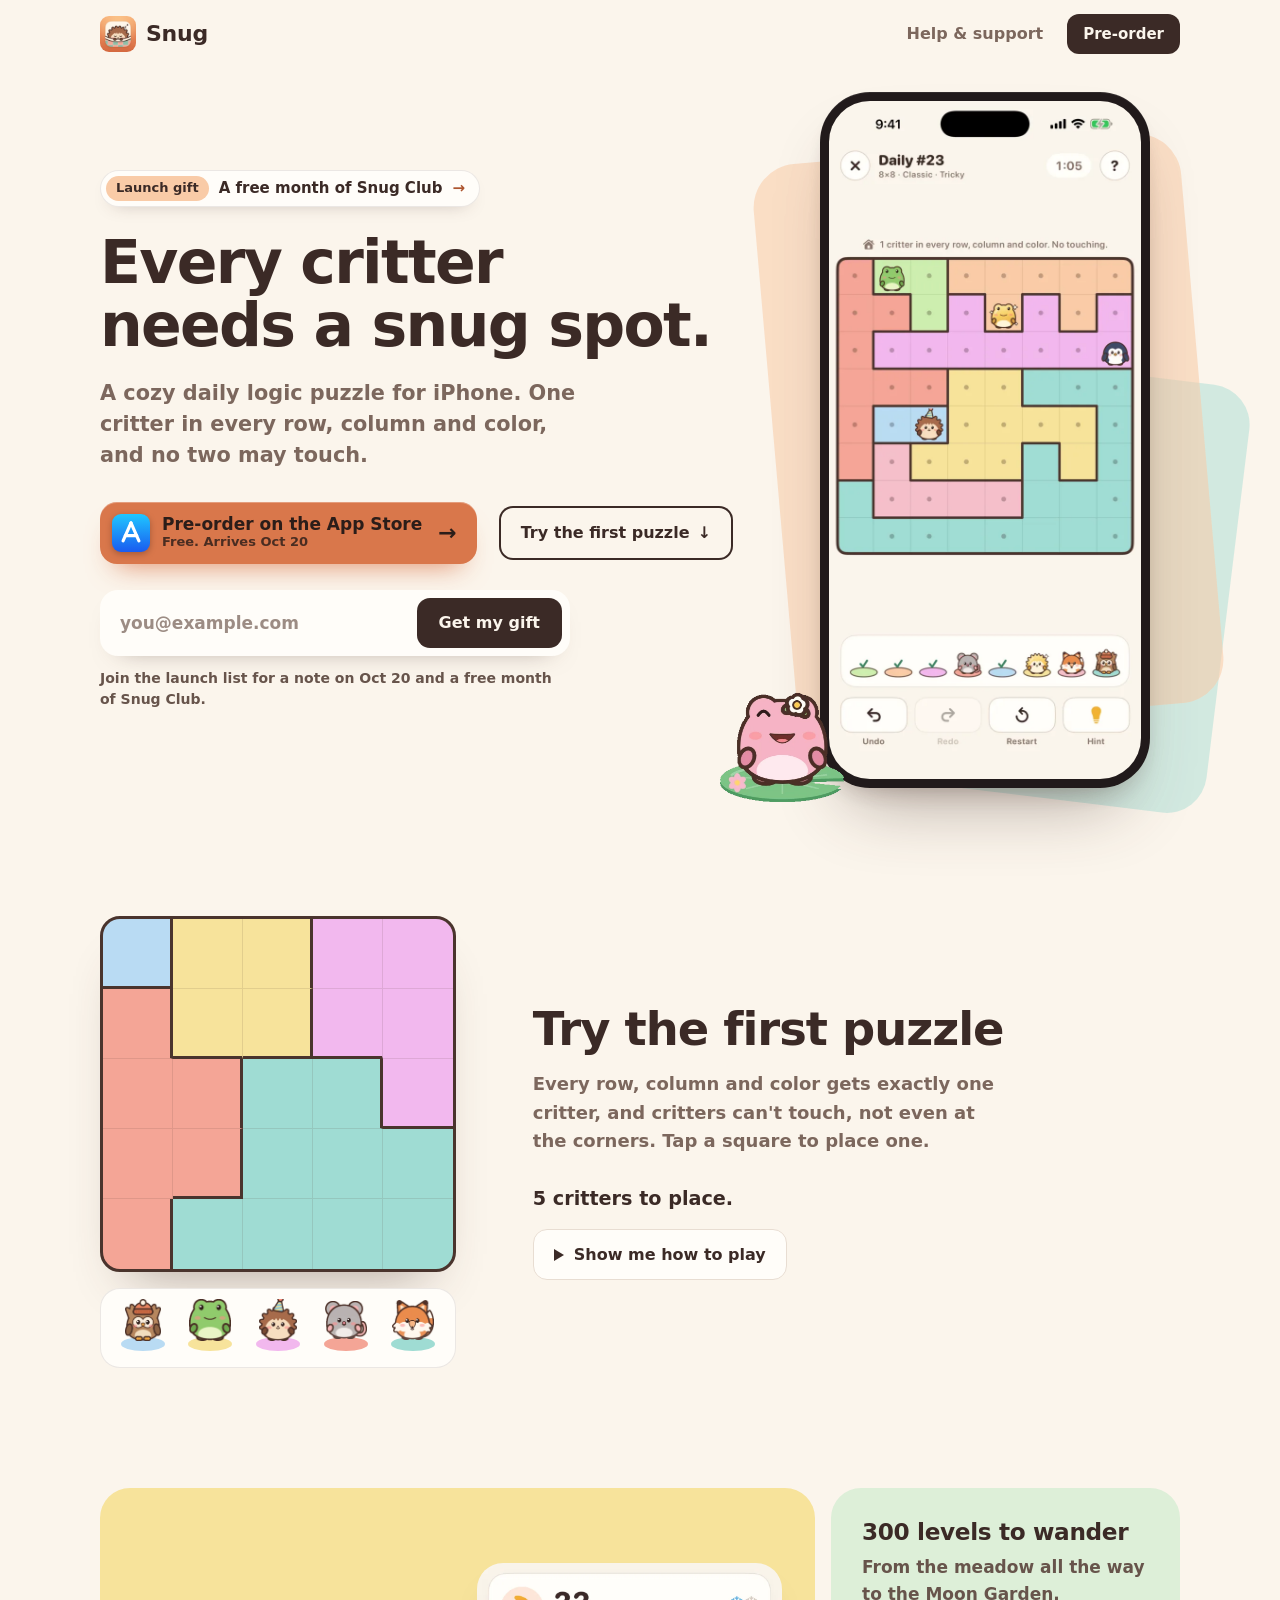
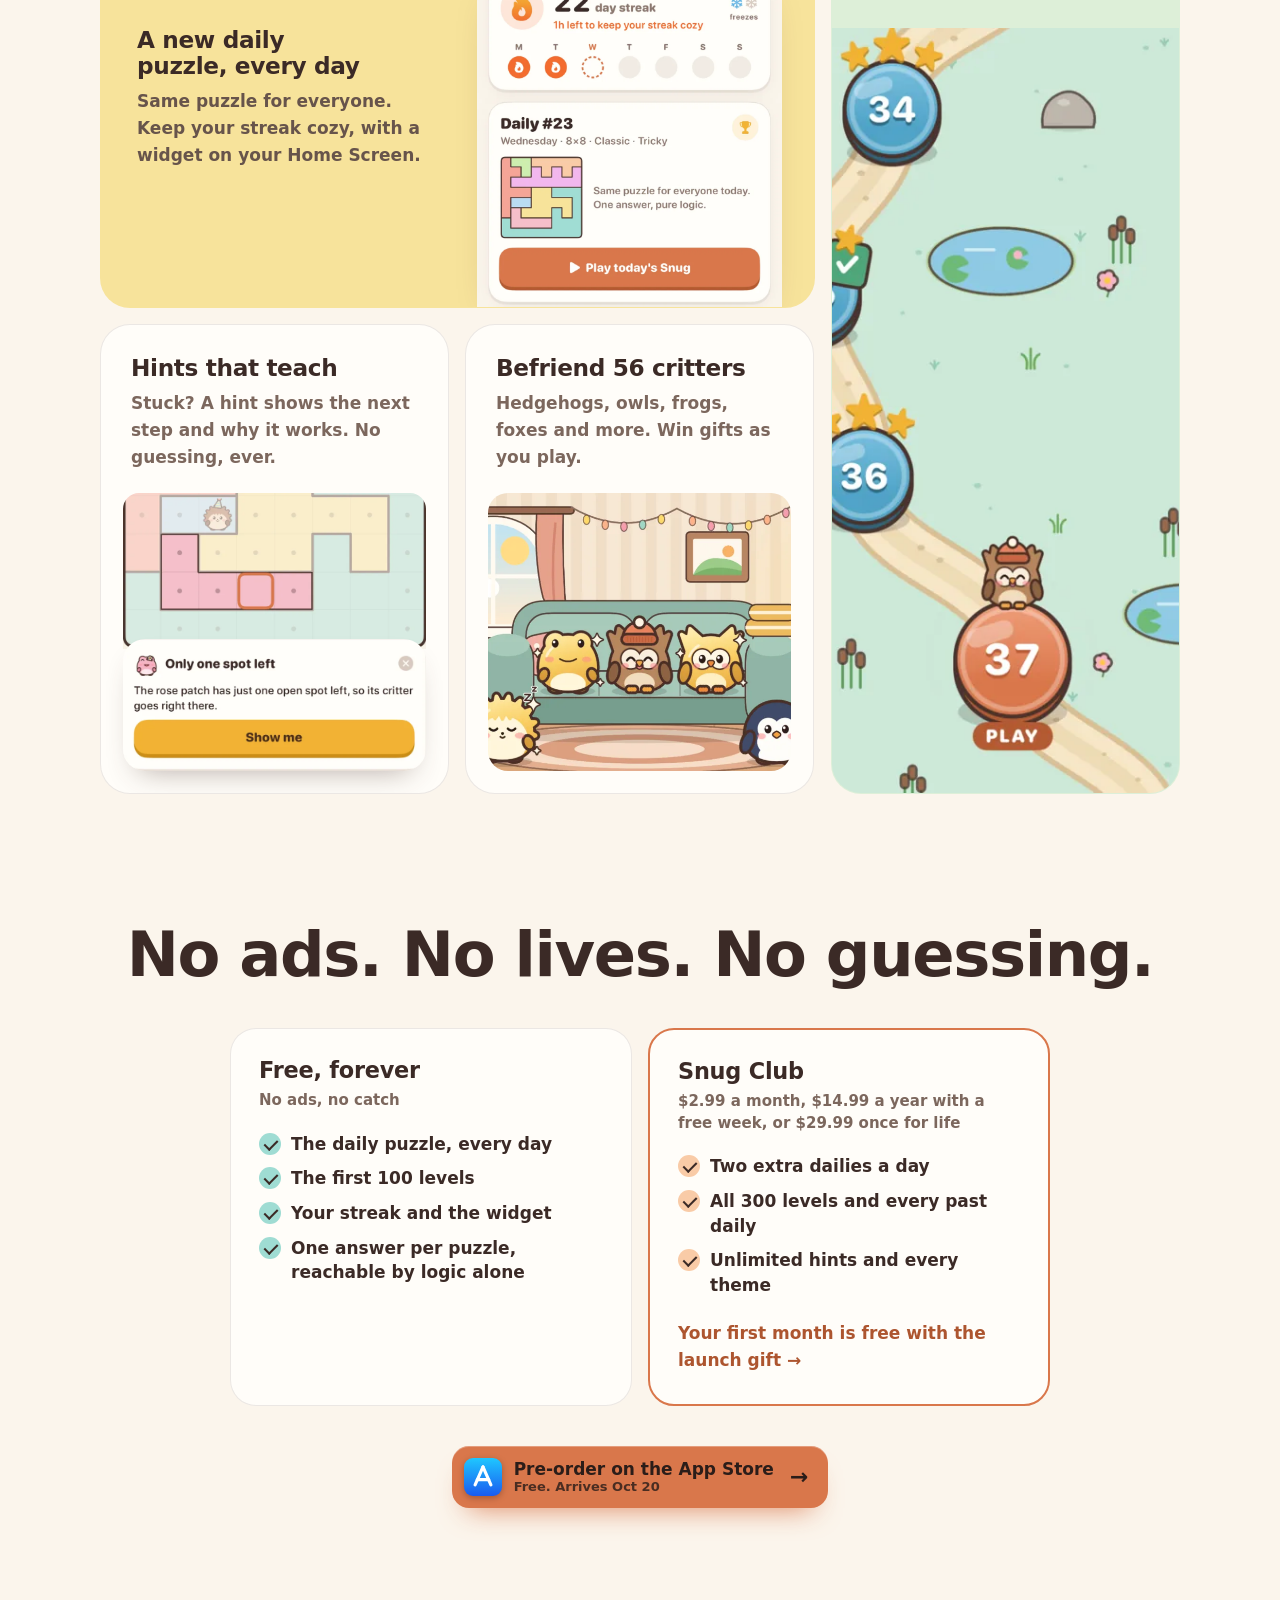
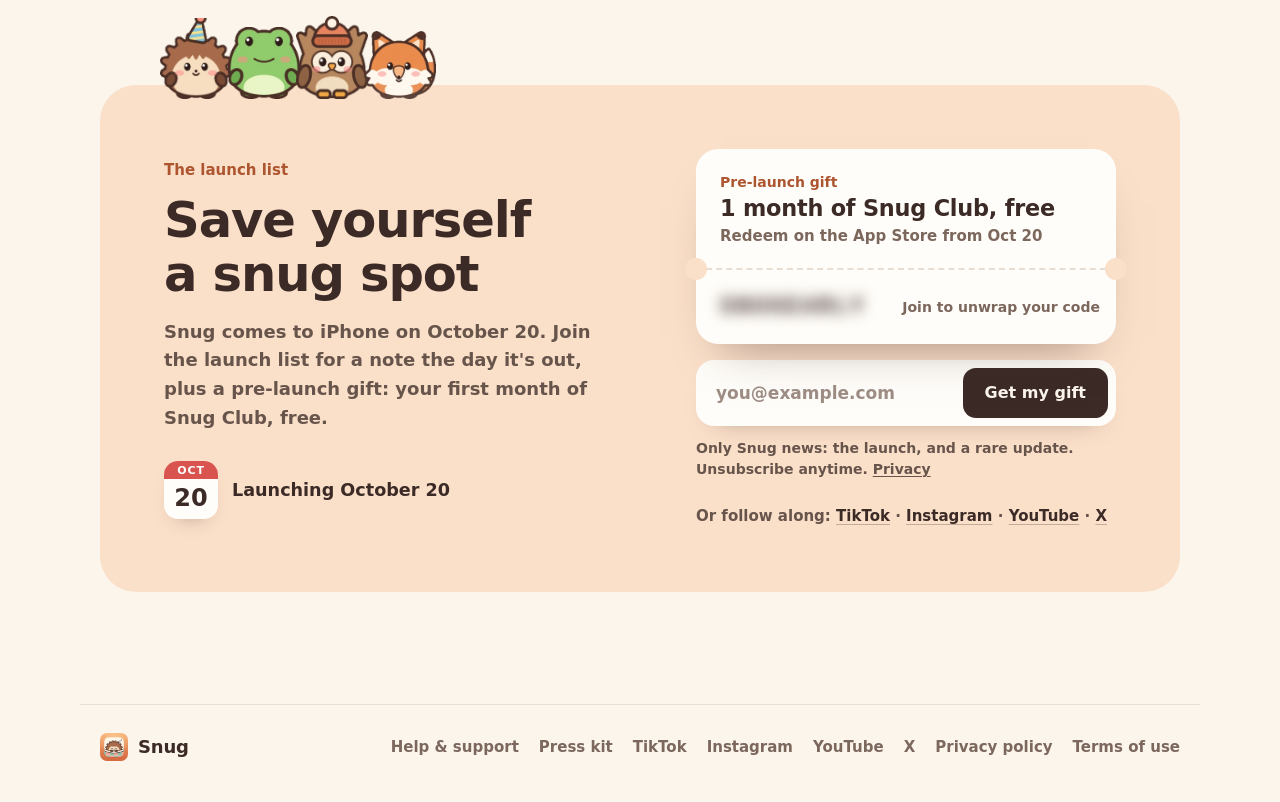
==== commit b9d8a228: "Pre-order button with the App Store icon while Snug is a pre-order; the Download badge only after re" ====
--- a/index.html
+++ b/index.html
@@ -32,7 +32,7 @@
   <a class="brand" href="./"><img src="img/icon.webp" width="36" height="36" alt=""> Snug</a>
   <nav class="bar-nav" aria-label="Main">
     <a class="bar-link" href="support.html">Help &amp; support</a>
-    <a class="bar-cta" href="#launch">Get the launch gift</a>
+    <a class="bar-cta" href="https://apps.apple.com/app/id6815366788">Pre-order</a>
   </nav>
 </header>
 
@@ -43,8 +43,8 @@
       <h1>Every critter needs a snug spot.</h1>
       <p class="lede">A cozy daily logic puzzle for iPhone. One critter in every row, column and color, and no two may touch.</p>
       <div class="cta">
+        <a class="preorder" data-store href="https://apps.apple.com/app/id6815366788"><svg class="as-icon" viewBox="0 0 36 36" width="36" height="36" aria-hidden="true" focusable="false"><defs><linearGradient id="asg" x1="0" y1="0" x2="0" y2="1"><stop offset="0" stop-color="#1FC7FF"/><stop offset="1" stop-color="#1A5BF0"/></linearGradient></defs><rect width="36" height="36" rx="8.5" fill="url(#asg)"/><g fill="none" stroke="#fff" stroke-width="3" stroke-linecap="round"><path d="M18 8.5 10.5 25.5"/><path d="M18 8.5 25.5 25.5"/><path d="M12.6 20.5h10.8"/></g></svg><span class="preorder-text"><strong>Pre-order on the App Store</strong><small>Free. Arrives Oct 20</small></span><span class="preorder-arrow" aria-hidden="true">&rarr;</span></a>
         <a class="play" href="#try">Try the first puzzle</a>
-        <div class="soon" data-store>Coming to iPhone Oct 20</div>
       </div>
       <div class="hero-join" data-list>
         <form class="signup" id="hero-signup" action="https://app.kit.com/forms/9976568/subscriptions" method="post" data-joined="hero-joined">
@@ -94,7 +94,7 @@
         </div>
       </div>
       <div class="after" id="after" hidden>
-        <div class="soon" data-store>Coming to iPhone Oct 20</div>
+        <a class="preorder" data-store href="https://apps.apple.com/app/id6815366788"><svg class="as-icon" viewBox="0 0 36 36" width="36" height="36" aria-hidden="true" focusable="false"><defs><linearGradient id="asg" x1="0" y1="0" x2="0" y2="1"><stop offset="0" stop-color="#1FC7FF"/><stop offset="1" stop-color="#1A5BF0"/></linearGradient></defs><rect width="36" height="36" rx="8.5" fill="url(#asg)"/><g fill="none" stroke="#fff" stroke-width="3" stroke-linecap="round"><path d="M18 8.5 10.5 25.5"/><path d="M18 8.5 25.5 25.5"/><path d="M12.6 20.5h10.8"/></g></svg><span class="preorder-text"><strong>Pre-order on the App Store</strong><small>Free. Arrives Oct 20</small></span><span class="preorder-arrow" aria-hidden="true">&rarr;</span></a>
         <button class="again" id="again" type="button">Play again</button>
         <button class="again" id="share" type="button">Send it to a friend</button>
         <p class="after-note">Liked it? <a href="#launch">Join the launch list</a> for a free month of Snug Club.</p>
@@ -168,7 +168,7 @@
         <a class="plan-gift" href="#launch">Your first month is free with the launch gift</a>
       </div>
     </div>
-    <div class="soon" data-store>Coming to iPhone Oct 20</div>
+    <a class="preorder" data-store href="https://apps.apple.com/app/id6815366788"><svg class="as-icon" viewBox="0 0 36 36" width="36" height="36" aria-hidden="true" focusable="false"><defs><linearGradient id="asg" x1="0" y1="0" x2="0" y2="1"><stop offset="0" stop-color="#1FC7FF"/><stop offset="1" stop-color="#1A5BF0"/></linearGradient></defs><rect width="36" height="36" rx="8.5" fill="url(#asg)"/><g fill="none" stroke="#fff" stroke-width="3" stroke-linecap="round"><path d="M18 8.5 10.5 25.5"/><path d="M18 8.5 25.5 25.5"/><path d="M12.6 20.5h10.8"/></g></svg><span class="preorder-text"><strong>Pre-order on the App Store</strong><small>Free. Arrives Oct 20</small></span><span class="preorder-arrow" aria-hidden="true">&rarr;</span></a>
   </section>
 
   <section class="launch wrap reveal" id="launch" aria-labelledby="launch-title">
--- a/style.css
+++ b/style.css
@@ -93,6 +93,26 @@
 .store img { height: 54px; width: auto; }
 .store:active { transform: scale(.97); }
 .store:focus-visible { outline: 3px solid var(--accent); outline-offset: 3px; }
+/* While the app is a pre-order the badge's spot is this button; store.js swaps in the real badge once it's out. */
+.preorder {
+  display: inline-flex; align-items: center; gap: 12px; height: 62px; padding: 0 20px 0 12px; border-radius: 17px;
+  background: var(--accent); color: #2B1D19; text-decoration: none; white-space: nowrap;
+  box-shadow: 0 16px 28px -16px rgb(217 119 75 / .9), inset 0 1px 0 rgb(255 255 255 / .28);
+  transition: transform 160ms var(--ease-out), box-shadow 160ms var(--ease-out);
+}
+.preorder .as-icon { flex: none; width: 38px; height: 38px; filter: drop-shadow(0 2px 3px rgb(0 0 0 / .25)); }
+.preorder-text { display: grid; gap: 1px; text-align: left; }
+.preorder strong { font-weight: 800; font-size: 17px; line-height: 1.15; }
+.preorder small { font-weight: 700; font-size: 13px; line-height: 1.15; opacity: .82; }
+.preorder-arrow { margin-left: 4px; font-weight: 800; font-size: 22px; line-height: 1; transition: transform 160ms var(--ease-out); }
+.preorder:active { transform: scale(.97); }
+.preorder:focus-visible { outline: 3px solid var(--ink); outline-offset: 3px; }
+@media (hover: hover) {
+  .preorder:hover { transform: translateY(-2px); box-shadow: 0 20px 32px -16px rgb(217 119 75 / .95), inset 0 1px 0 rgb(255 255 255 / .28); }
+  .preorder:hover .preorder-arrow { transform: translateX(4px); }
+}
+.cta .play { background: transparent; color: var(--ink); box-shadow: inset 0 0 0 2px var(--ink); } /* secondary next to the pre-order */
+@media (max-width: 520px) { .cta .preorder { width: 100%; justify-content: center; } }
 /* Before launch the badge's spot is a status, not a button (store.js swaps in the badge once the app is live). */
 .soon {
   display: inline-flex; align-items: center; gap: 10px; height: 54px; margin: 0; padding: 0 20px;
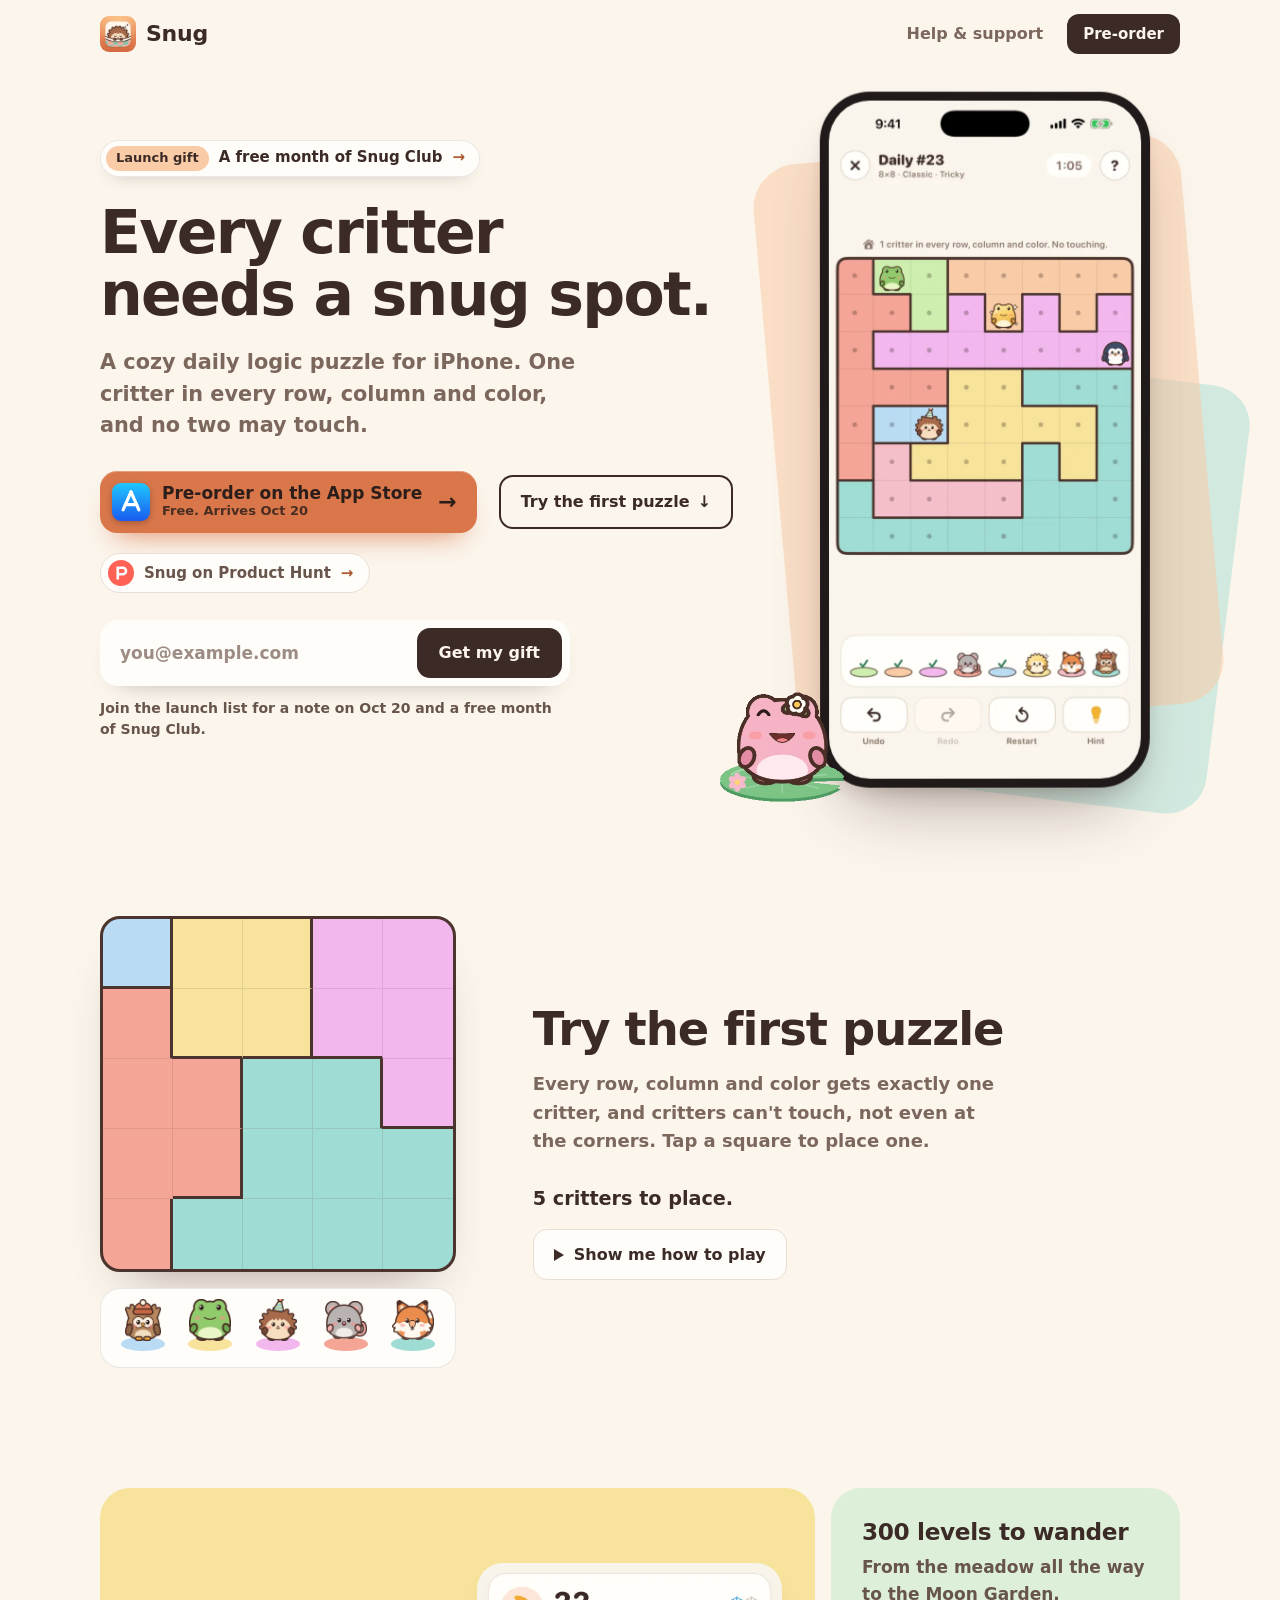
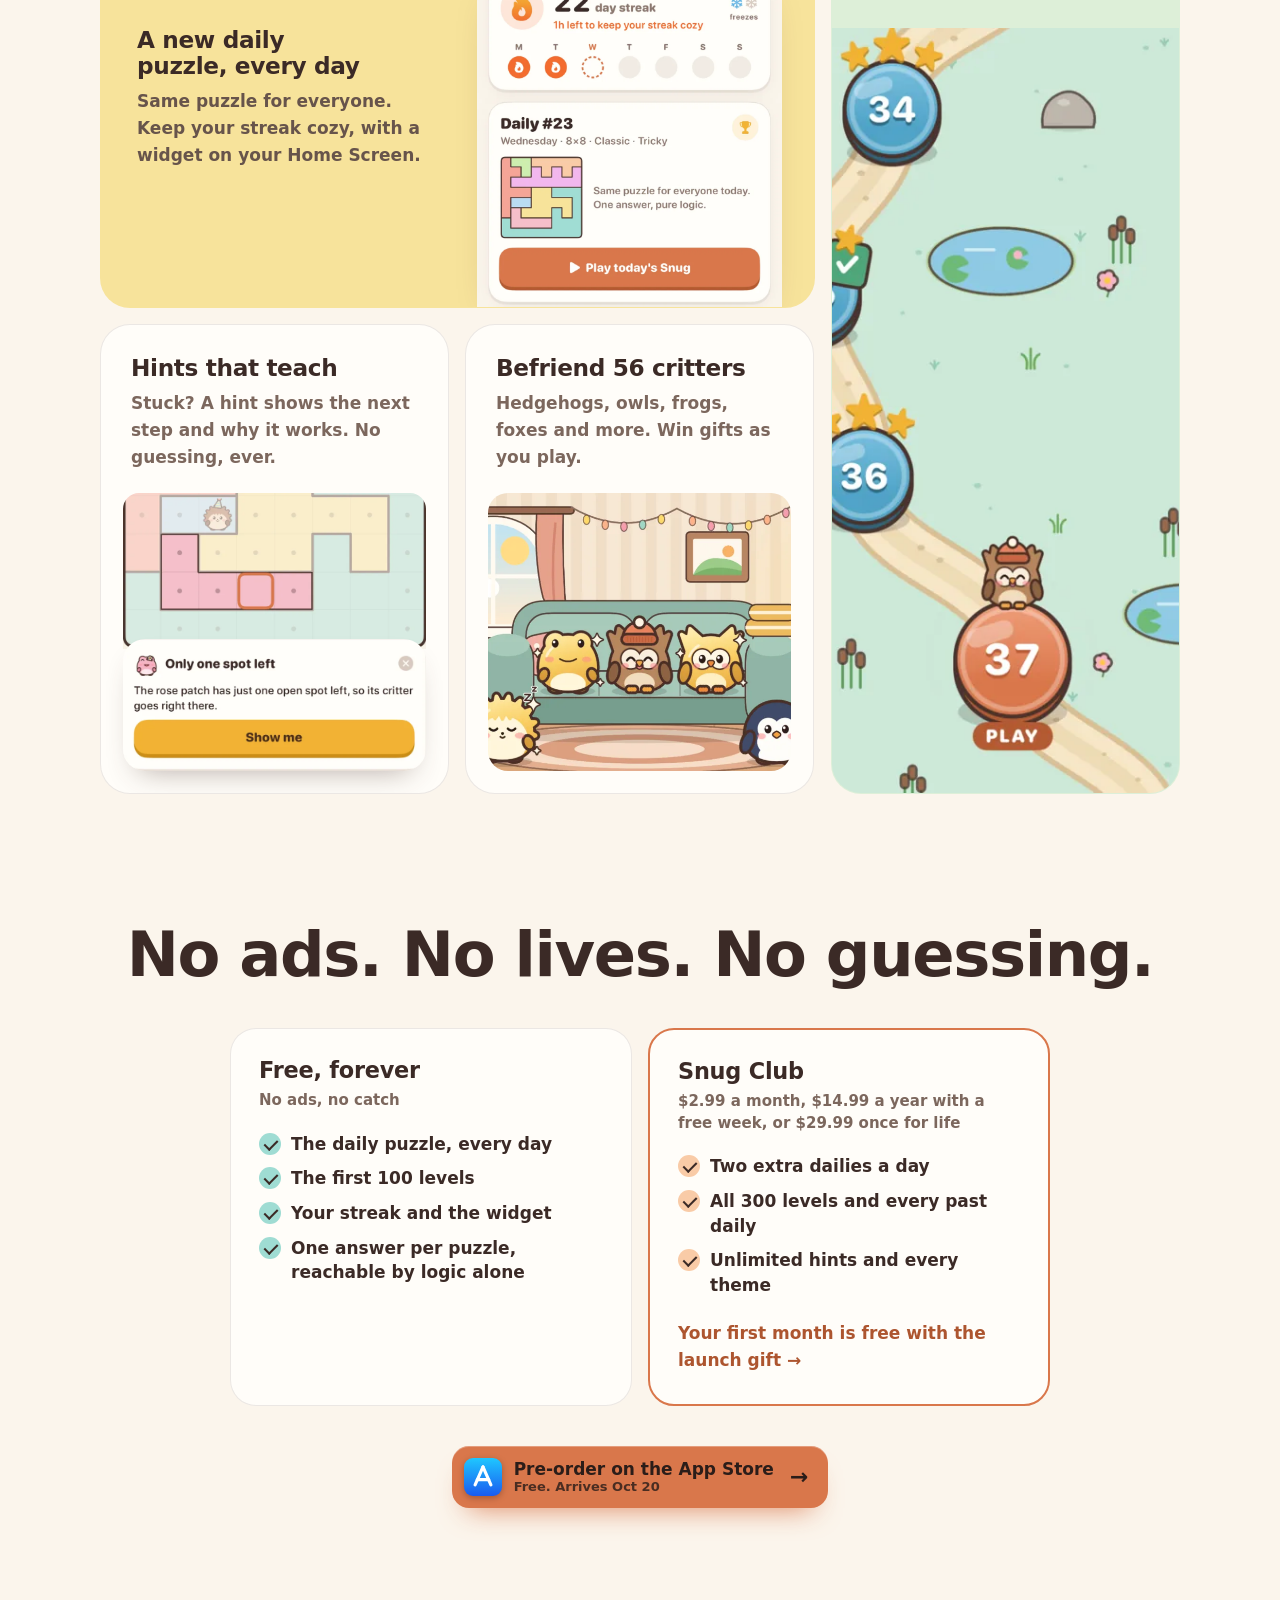
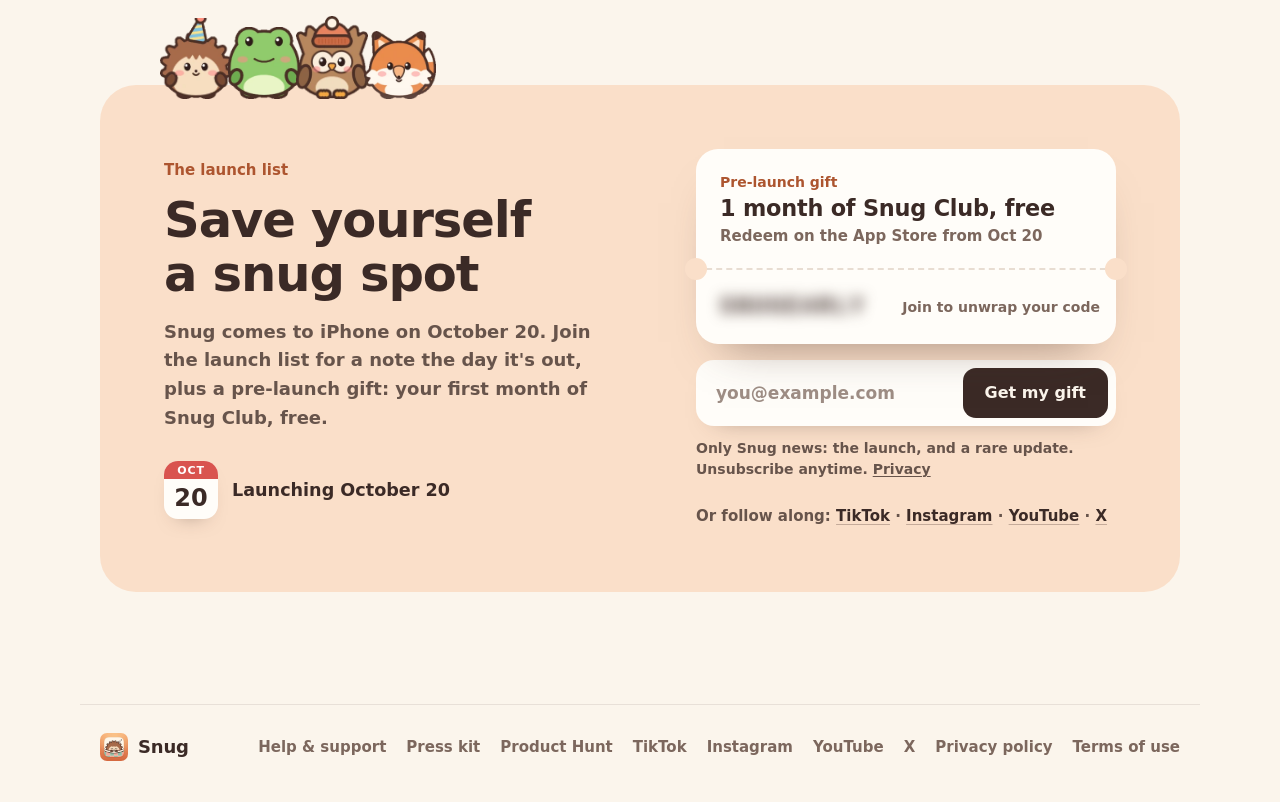
==== commit 42448630: "Product Hunt link: hero pill and footer, worded for the date A quiet pill under the hero buttons lin" ====
--- a/index.html
+++ b/index.html
@@ -32,7 +32,7 @@
   <a class="brand" href="./"><img src="img/icon.webp" width="36" height="36" alt=""> Snug</a>
   <nav class="bar-nav" aria-label="Main">
     <a class="bar-link" href="support.html">Help &amp; support</a>
-    <a class="bar-cta" href="https://apps.apple.com/app/id6815366788">Pre-order</a>
+    <a class="bar-cta" href="https://apps.apple.com/us/app/id6815366788">Pre-order</a>
   </nav>
 </header>
 
@@ -43,9 +43,10 @@
       <h1>Every critter needs a snug spot.</h1>
       <p class="lede">A cozy daily logic puzzle for iPhone. One critter in every row, column and color, and no two may touch.</p>
       <div class="cta">
-        <a class="preorder" data-store href="https://apps.apple.com/app/id6815366788"><svg class="as-icon" viewBox="0 0 36 36" width="36" height="36" aria-hidden="true" focusable="false"><defs><linearGradient id="asg" x1="0" y1="0" x2="0" y2="1"><stop offset="0" stop-color="#1FC7FF"/><stop offset="1" stop-color="#1A5BF0"/></linearGradient></defs><rect width="36" height="36" rx="8.5" fill="url(#asg)"/><g fill="none" stroke="#fff" stroke-width="3" stroke-linecap="round"><path d="M18 8.5 10.5 25.5"/><path d="M18 8.5 25.5 25.5"/><path d="M12.6 20.5h10.8"/></g></svg><span class="preorder-text"><strong>Pre-order on the App Store</strong><small>Free. Arrives Oct 20</small></span><span class="preorder-arrow" aria-hidden="true">&rarr;</span></a>
+        <a class="preorder" data-store href="https://apps.apple.com/us/app/id6815366788"><svg class="as-icon" viewBox="0 0 36 36" width="36" height="36" aria-hidden="true" focusable="false"><defs><linearGradient id="asg" x1="0" y1="0" x2="0" y2="1"><stop offset="0" stop-color="#1FC7FF"/><stop offset="1" stop-color="#1A5BF0"/></linearGradient></defs><rect width="36" height="36" rx="8.5" fill="url(#asg)"/><g fill="none" stroke="#fff" stroke-width="3" stroke-linecap="round"><path d="M18 8.5 10.5 25.5"/><path d="M18 8.5 25.5 25.5"/><path d="M12.6 20.5h10.8"/></g></svg><span class="preorder-text"><strong>Pre-order on the App Store</strong><small>Free. Arrives Oct 20</small></span><span class="preorder-arrow" aria-hidden="true">&rarr;</span></a>
         <a class="play" href="#try">Try the first puzzle</a>
       </div>
+      <a class="ph-pill" data-ph href="https://www.producthunt.com/products/snug"><svg class="ph-logo" viewBox="0 0 24 24" width="26" height="26" aria-hidden="true" focusable="false"><circle cx="12" cy="12" r="12" fill="#FF6154"/><path fill="#fff" fill-rule="evenodd" d="M13.604 8.4h-3.405V12h3.405c.995 0 1.801-.806 1.801-1.801 0-.994-.806-1.799-1.801-1.799zm0 6h-3.405V18H7.801V6h5.804c2.319 0 4.2 1.88 4.2 4.199 0 2.321-1.881 4.201-4.201 4.201z"/></svg><span class="ph-text" data-ph-text>Launching on Product Hunt <b>Oct 20</b></span><span class="ph-arrow" aria-hidden="true">&rarr;</span></a>
       <div class="hero-join" data-list>
         <form class="signup" id="hero-signup" action="https://app.kit.com/forms/9976568/subscriptions" method="post" data-joined="hero-joined">
           <label class="visually-hidden" for="hero-email">Email address</label>
@@ -94,7 +95,7 @@
         </div>
       </div>
       <div class="after" id="after" hidden>
-        <a class="preorder" data-store href="https://apps.apple.com/app/id6815366788"><svg class="as-icon" viewBox="0 0 36 36" width="36" height="36" aria-hidden="true" focusable="false"><defs><linearGradient id="asg" x1="0" y1="0" x2="0" y2="1"><stop offset="0" stop-color="#1FC7FF"/><stop offset="1" stop-color="#1A5BF0"/></linearGradient></defs><rect width="36" height="36" rx="8.5" fill="url(#asg)"/><g fill="none" stroke="#fff" stroke-width="3" stroke-linecap="round"><path d="M18 8.5 10.5 25.5"/><path d="M18 8.5 25.5 25.5"/><path d="M12.6 20.5h10.8"/></g></svg><span class="preorder-text"><strong>Pre-order on the App Store</strong><small>Free. Arrives Oct 20</small></span><span class="preorder-arrow" aria-hidden="true">&rarr;</span></a>
+        <a class="preorder" data-store href="https://apps.apple.com/us/app/id6815366788"><svg class="as-icon" viewBox="0 0 36 36" width="36" height="36" aria-hidden="true" focusable="false"><defs><linearGradient id="asg" x1="0" y1="0" x2="0" y2="1"><stop offset="0" stop-color="#1FC7FF"/><stop offset="1" stop-color="#1A5BF0"/></linearGradient></defs><rect width="36" height="36" rx="8.5" fill="url(#asg)"/><g fill="none" stroke="#fff" stroke-width="3" stroke-linecap="round"><path d="M18 8.5 10.5 25.5"/><path d="M18 8.5 25.5 25.5"/><path d="M12.6 20.5h10.8"/></g></svg><span class="preorder-text"><strong>Pre-order on the App Store</strong><small>Free. Arrives Oct 20</small></span><span class="preorder-arrow" aria-hidden="true">&rarr;</span></a>
         <button class="again" id="again" type="button">Play again</button>
         <button class="again" id="share" type="button">Send it to a friend</button>
         <p class="after-note">Liked it? <a href="#launch">Join the launch list</a> for a free month of Snug Club.</p>
@@ -168,7 +169,7 @@
         <a class="plan-gift" href="#launch">Your first month is free with the launch gift</a>
       </div>
     </div>
-    <a class="preorder" data-store href="https://apps.apple.com/app/id6815366788"><svg class="as-icon" viewBox="0 0 36 36" width="36" height="36" aria-hidden="true" focusable="false"><defs><linearGradient id="asg" x1="0" y1="0" x2="0" y2="1"><stop offset="0" stop-color="#1FC7FF"/><stop offset="1" stop-color="#1A5BF0"/></linearGradient></defs><rect width="36" height="36" rx="8.5" fill="url(#asg)"/><g fill="none" stroke="#fff" stroke-width="3" stroke-linecap="round"><path d="M18 8.5 10.5 25.5"/><path d="M18 8.5 25.5 25.5"/><path d="M12.6 20.5h10.8"/></g></svg><span class="preorder-text"><strong>Pre-order on the App Store</strong><small>Free. Arrives Oct 20</small></span><span class="preorder-arrow" aria-hidden="true">&rarr;</span></a>
+    <a class="preorder" data-store href="https://apps.apple.com/us/app/id6815366788"><svg class="as-icon" viewBox="0 0 36 36" width="36" height="36" aria-hidden="true" focusable="false"><defs><linearGradient id="asg" x1="0" y1="0" x2="0" y2="1"><stop offset="0" stop-color="#1FC7FF"/><stop offset="1" stop-color="#1A5BF0"/></linearGradient></defs><rect width="36" height="36" rx="8.5" fill="url(#asg)"/><g fill="none" stroke="#fff" stroke-width="3" stroke-linecap="round"><path d="M18 8.5 10.5 25.5"/><path d="M18 8.5 25.5 25.5"/><path d="M12.6 20.5h10.8"/></g></svg><span class="preorder-text"><strong>Pre-order on the App Store</strong><small>Free. Arrives Oct 20</small></span><span class="preorder-arrow" aria-hidden="true">&rarr;</span></a>
   </section>
 
   <section class="launch wrap reveal" id="launch" aria-labelledby="launch-title">
@@ -237,6 +238,7 @@
   <nav aria-label="More">
     <a href="support.html">Help &amp; support</a>
     <a href="press.html">Press kit</a>
+    <a href="https://www.producthunt.com/products/snug">Product Hunt</a>
     <a href="https://www.tiktok.com/@snugpuzzle">TikTok</a>
     <a href="https://www.instagram.com/snugpuzzle/">Instagram</a>
     <a href="https://www.youtube.com/@SnugPuzzle">YouTube</a>
@@ -248,6 +250,7 @@
 
 <script src="puzzle.js" defer></script>
 <script src="store.js" defer></script>
+<script src="ph.js" defer></script>
 <script src="launch.js" defer></script>
 <script src="tilt.js" defer></script>
 </body>
--- a/style.css
+++ b/style.css
@@ -145,6 +145,19 @@
 @media (hover: hover) and (pointer: fine) { .gift-pill:hover .gift-pill-arrow { transform: translateX(3px); } }
 .gift-pill:active { transform: scale(.98); }
 .gift-pill:focus-visible { outline: 3px solid var(--accent); outline-offset: 3px; }
+/* A quiet Product Hunt link under the buttons; ph.js keeps the words true for the date. */
+.ph-pill {
+  display: inline-flex; align-items: center; gap: 10px; margin-top: 20px; padding: 6px 16px 6px 7px; border-radius: 999px;
+  background: var(--card); border: 1.5px solid var(--faint); color: var(--soft-strong); text-decoration: none; font-weight: 700; font-size: 15px; line-height: 1.2;
+  transition: transform 160ms var(--ease-out), border-color 160ms var(--ease-out);
+}
+.ph-logo { flex: none; display: block; }
+.ph-text b { color: var(--ink); font-weight: 800; }
+.ph-arrow { color: var(--link); transition: transform 200ms var(--ease-out); }
+@media (hover: hover) and (pointer: fine) { .ph-pill:hover { border-color: #FF6154; } .ph-pill:hover .ph-arrow { transform: translateX(3px); } }
+.ph-pill:active { transform: scale(.98); }
+.ph-pill:focus-visible { outline: 3px solid var(--accent); outline-offset: 3px; }
+@media (max-width: 400px) { .ph-pill { font-size: 14px; gap: 8px; padding-right: 13px; } }
 .hero-join { max-width: 470px; margin-top: 26px; }
 .hero-join .signup { margin: 0; }
 .hero-joined {
@@ -459,6 +472,7 @@
   .hero-copy > :nth-child(3) { animation-delay: 140ms; }
   .hero-copy > :nth-child(4) { animation-delay: 210ms; }
   .hero-copy > :nth-child(5) { animation-delay: 280ms; }
+  .hero-copy > :nth-child(6) { animation-delay: 350ms; }
   .hero-art { animation: rise-art 820ms var(--ease-out) 120ms both; }
   .lily { animation: breathe 1.6s ease-in-out 1s infinite alternate; }
 
@@ -484,17 +498,32 @@
   .t-hints .hint-card { translate: calc(var(--px) * 12px) calc(var(--py) * 8px); } /* the hint floats over its board */
   .t-daily .tile-art img { translate: calc(var(--px) * 10px) 0; }
 
-  /* The hero phone floats over its color patches and turns toward the pointer; Lily sits nearest. */
+  /* The hero phone floats over its color patches. It turns toward the pointer (--px, --py) and answers the
+     scroll (--sp, from tilt.js: 1 as the phone comes up the screen, 0 in the middle, -1 as it leaves), so it
+     tips back to face you and then forward as it goes, and the sheen slides across the glass. The patches sit
+     behind it and Lily in front, so they slip past at their own speeds. Nothing is hidden until it's "seen":
+     the phone is painted from the first frame, wherever the scroll lands. */
   .hero-art { perspective: 1100px; transition: --px 700ms var(--ease-out), --py 700ms var(--ease-out); }
-  .phone { transform: rotateX(calc(var(--py) * -10deg)) rotateY(calc(var(--px) * 14deg)); animation: sway 10s ease-in-out 1.4s infinite; }
-  .phone::after { /* a sheen across the glass */
+  .phone {
+    transform: rotateX(calc(var(--py) * -10deg + var(--sp, 0) * 14deg)) rotateY(calc(var(--px) * 14deg + var(--sp, 0) * -8deg));
+    animation: sway 10s ease-in-out 1.4s infinite;
+  }
+  .phone::after { /* a sheen across the glass, while the pointer moves or the page scrolls */
     content: ""; position: absolute; inset: 9px; border-radius: 41px; pointer-events: none; opacity: 0; transition: opacity 500ms ease;
-    background: linear-gradient(105deg, transparent 38%, rgb(255 255 255 / .18) 48%, transparent 58%) calc(50% - var(--px) * 100%) 0 / 300% 100% no-repeat;
-  }
-  .tilting .phone::after { opacity: 1; }
-  .hero-art::before { translate: calc(var(--px) * -14px) calc(var(--py) * -10px); }
-  .hero-art::after { translate: calc(var(--px) * -24px) calc(var(--py) * -14px); }
-  .lily { translate: calc(var(--px) * 20px) calc(var(--py) * 12px); }
+    background: linear-gradient(105deg, transparent 38%, rgb(255 255 255 / .18) 48%, transparent 58%) calc(50% - (var(--px) + var(--sp, 0) * .5) * 100%) 0 / 300% 100% no-repeat;
+  }
+  .tilting .phone::after, .scrolling .phone::after { opacity: 1; }
+  .hero-art::before { translate: calc(var(--px) * -14px) calc(var(--py) * -10px + var(--sp, 0) * -30px); }
+  .hero-art::after { translate: calc(var(--px) * -24px) calc(var(--py) * -14px + var(--sp, 0) * -52px); }
+  .lily { translate: calc(var(--px) * 20px) calc(var(--py) * 12px + var(--sp, 0) * 34px); }
+
+  /* On touch there's no pointer and no idle sway: the only motion is the scroll, with the sheen always on. */
+  @media (hover: none), (pointer: coarse) {
+    .hero-art { perspective: 900px; }
+    .hero-art:not(.live) .lily { animation-play-state: paused; }
+    .phone { animation: none; will-change: transform; }
+    .phone::after { opacity: 1; }
+  }
 
   .cell.bad img { animation: shake 320ms ease-in-out; }
   .board.won img { animation: hop 460ms var(--ease-out) both; animation-delay: var(--d, 0ms); }
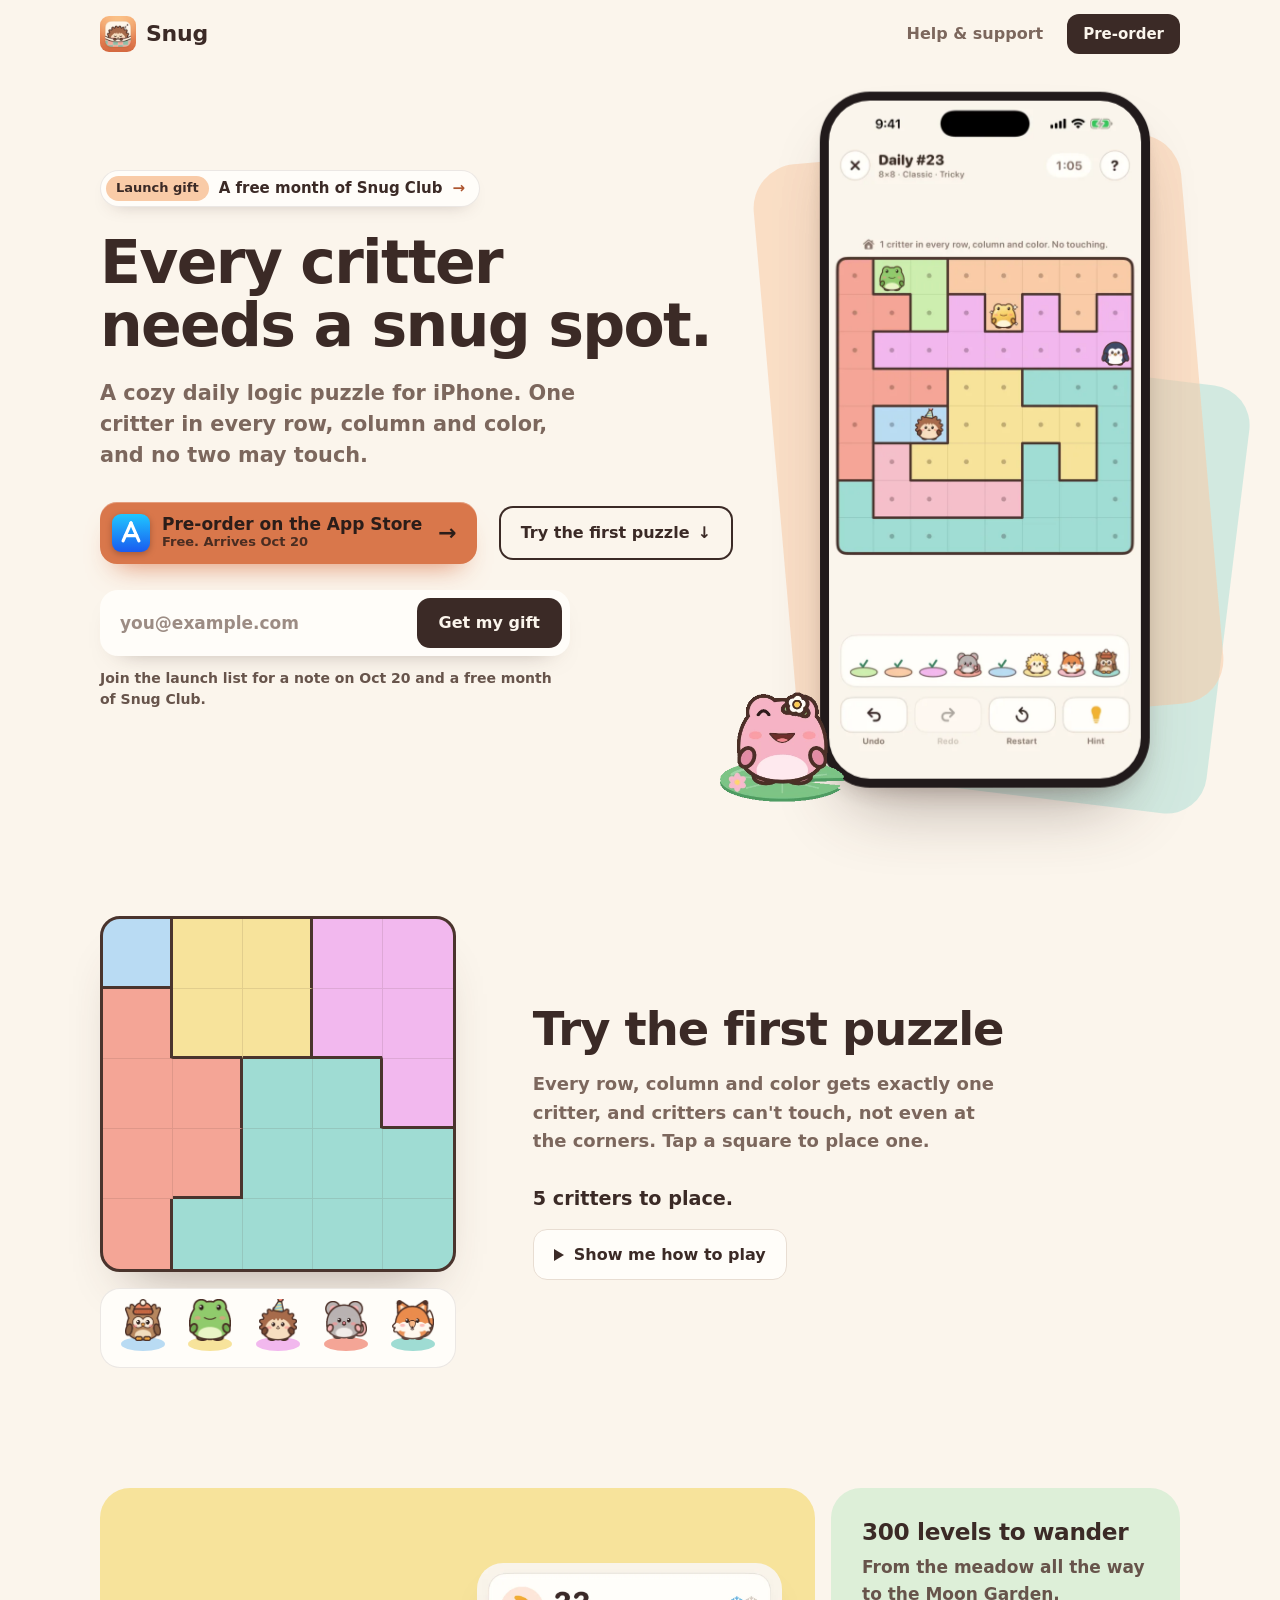
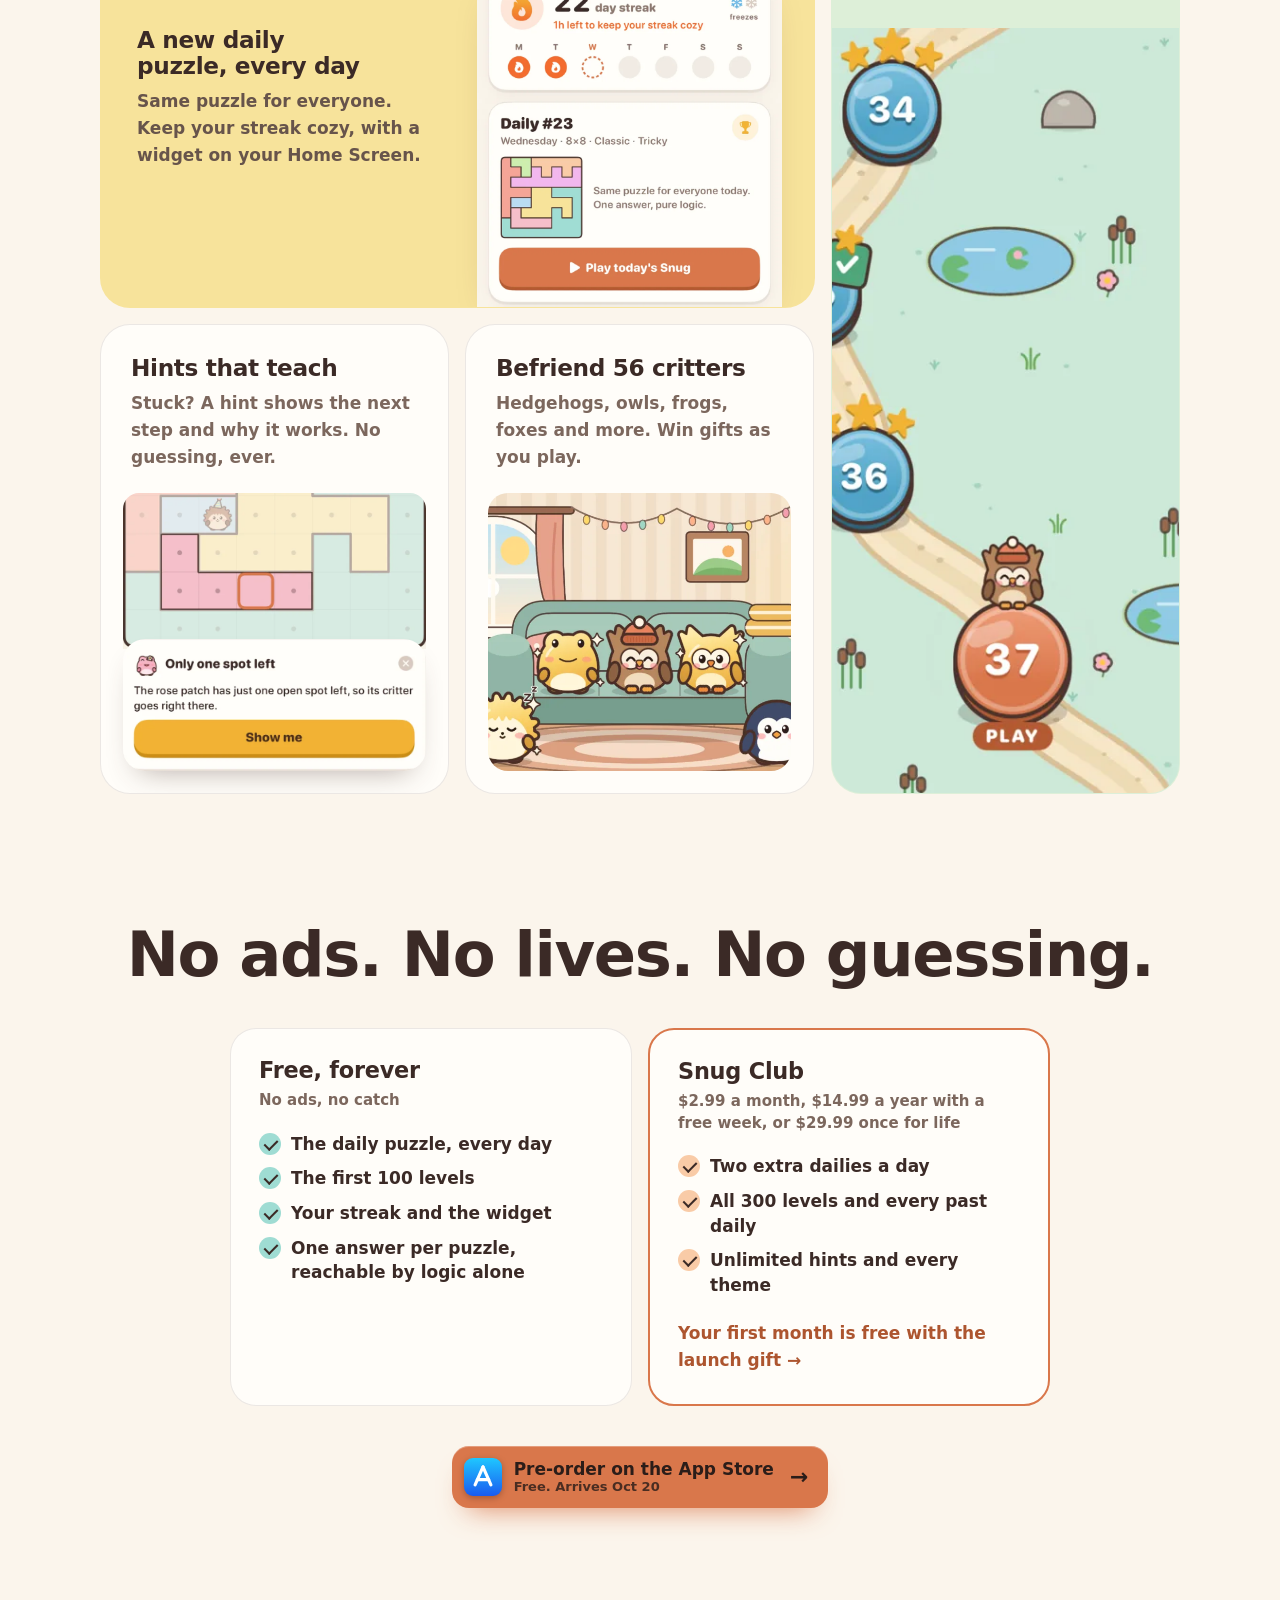
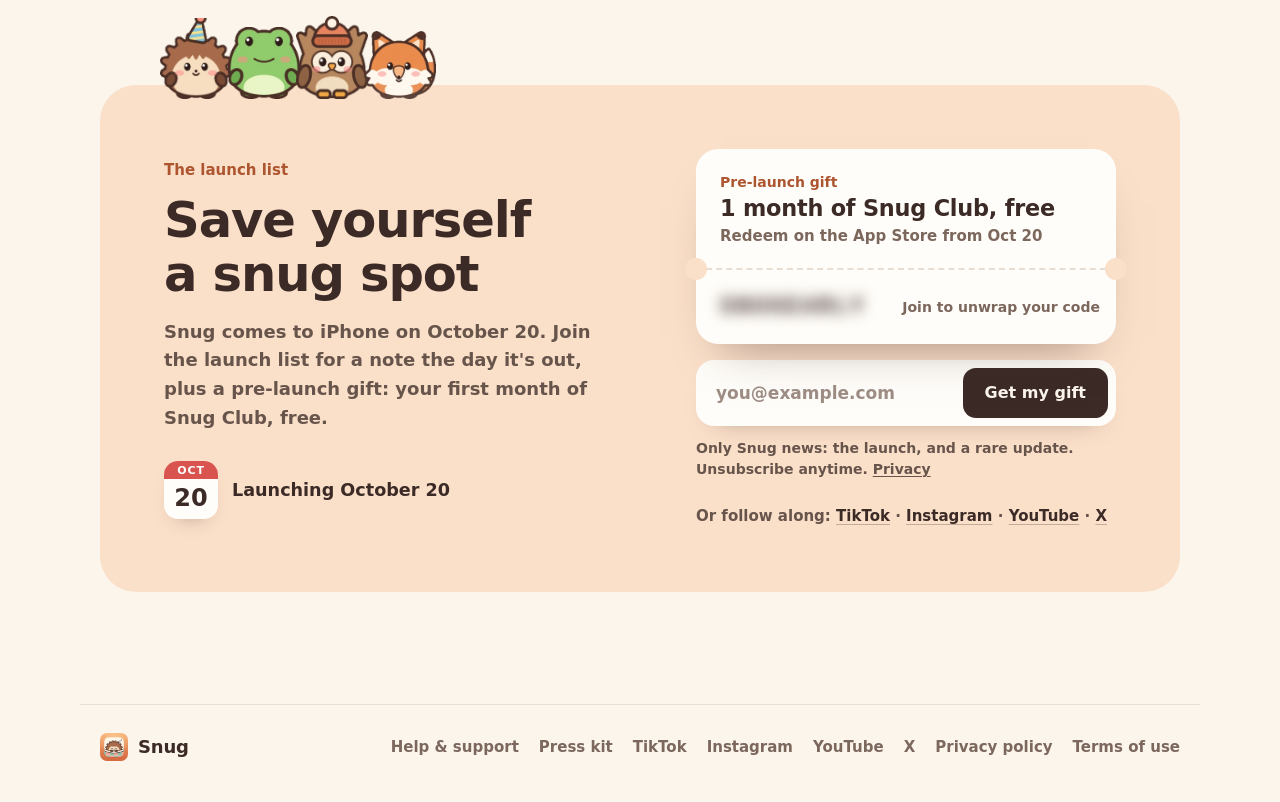
==== commit 1f3f1120: "Revert "Product Hunt link: hero pill and footer, worded for the date" Taking the Product Hunt pill a" ====
--- a/index.html
+++ b/index.html
@@ -46,7 +46,6 @@
         <a class="preorder" data-store href="https://apps.apple.com/us/app/id6815366788"><svg class="as-icon" viewBox="0 0 36 36" width="36" height="36" aria-hidden="true" focusable="false"><defs><linearGradient id="asg" x1="0" y1="0" x2="0" y2="1"><stop offset="0" stop-color="#1FC7FF"/><stop offset="1" stop-color="#1A5BF0"/></linearGradient></defs><rect width="36" height="36" rx="8.5" fill="url(#asg)"/><g fill="none" stroke="#fff" stroke-width="3" stroke-linecap="round"><path d="M18 8.5 10.5 25.5"/><path d="M18 8.5 25.5 25.5"/><path d="M12.6 20.5h10.8"/></g></svg><span class="preorder-text"><strong>Pre-order on the App Store</strong><small>Free. Arrives Oct 20</small></span><span class="preorder-arrow" aria-hidden="true">&rarr;</span></a>
         <a class="play" href="#try">Try the first puzzle</a>
       </div>
-      <a class="ph-pill" data-ph href="https://www.producthunt.com/products/snug"><svg class="ph-logo" viewBox="0 0 24 24" width="26" height="26" aria-hidden="true" focusable="false"><circle cx="12" cy="12" r="12" fill="#FF6154"/><path fill="#fff" fill-rule="evenodd" d="M13.604 8.4h-3.405V12h3.405c.995 0 1.801-.806 1.801-1.801 0-.994-.806-1.799-1.801-1.799zm0 6h-3.405V18H7.801V6h5.804c2.319 0 4.2 1.88 4.2 4.199 0 2.321-1.881 4.201-4.201 4.201z"/></svg><span class="ph-text" data-ph-text>Launching on Product Hunt <b>Oct 20</b></span><span class="ph-arrow" aria-hidden="true">&rarr;</span></a>
       <div class="hero-join" data-list>
         <form class="signup" id="hero-signup" action="https://app.kit.com/forms/9976568/subscriptions" method="post" data-joined="hero-joined">
           <label class="visually-hidden" for="hero-email">Email address</label>
@@ -238,7 +237,6 @@
   <nav aria-label="More">
     <a href="support.html">Help &amp; support</a>
     <a href="press.html">Press kit</a>
-    <a href="https://www.producthunt.com/products/snug">Product Hunt</a>
     <a href="https://www.tiktok.com/@snugpuzzle">TikTok</a>
     <a href="https://www.instagram.com/snugpuzzle/">Instagram</a>
     <a href="https://www.youtube.com/@SnugPuzzle">YouTube</a>
@@ -250,7 +248,6 @@
 
 <script src="puzzle.js" defer></script>
 <script src="store.js" defer></script>
-<script src="ph.js" defer></script>
 <script src="launch.js" defer></script>
 <script src="tilt.js" defer></script>
 </body>
--- a/style.css
+++ b/style.css
@@ -145,19 +145,6 @@
 @media (hover: hover) and (pointer: fine) { .gift-pill:hover .gift-pill-arrow { transform: translateX(3px); } }
 .gift-pill:active { transform: scale(.98); }
 .gift-pill:focus-visible { outline: 3px solid var(--accent); outline-offset: 3px; }
-/* A quiet Product Hunt link under the buttons; ph.js keeps the words true for the date. */
-.ph-pill {
-  display: inline-flex; align-items: center; gap: 10px; margin-top: 20px; padding: 6px 16px 6px 7px; border-radius: 999px;
-  background: var(--card); border: 1.5px solid var(--faint); color: var(--soft-strong); text-decoration: none; font-weight: 700; font-size: 15px; line-height: 1.2;
-  transition: transform 160ms var(--ease-out), border-color 160ms var(--ease-out);
-}
-.ph-logo { flex: none; display: block; }
-.ph-text b { color: var(--ink); font-weight: 800; }
-.ph-arrow { color: var(--link); transition: transform 200ms var(--ease-out); }
-@media (hover: hover) and (pointer: fine) { .ph-pill:hover { border-color: #FF6154; } .ph-pill:hover .ph-arrow { transform: translateX(3px); } }
-.ph-pill:active { transform: scale(.98); }
-.ph-pill:focus-visible { outline: 3px solid var(--accent); outline-offset: 3px; }
-@media (max-width: 400px) { .ph-pill { font-size: 14px; gap: 8px; padding-right: 13px; } }
 .hero-join { max-width: 470px; margin-top: 26px; }
 .hero-join .signup { margin: 0; }
 .hero-joined {
@@ -472,7 +459,6 @@
   .hero-copy > :nth-child(3) { animation-delay: 140ms; }
   .hero-copy > :nth-child(4) { animation-delay: 210ms; }
   .hero-copy > :nth-child(5) { animation-delay: 280ms; }
-  .hero-copy > :nth-child(6) { animation-delay: 350ms; }
   .hero-art { animation: rise-art 820ms var(--ease-out) 120ms both; }
   .lily { animation: breathe 1.6s ease-in-out 1s infinite alternate; }
 
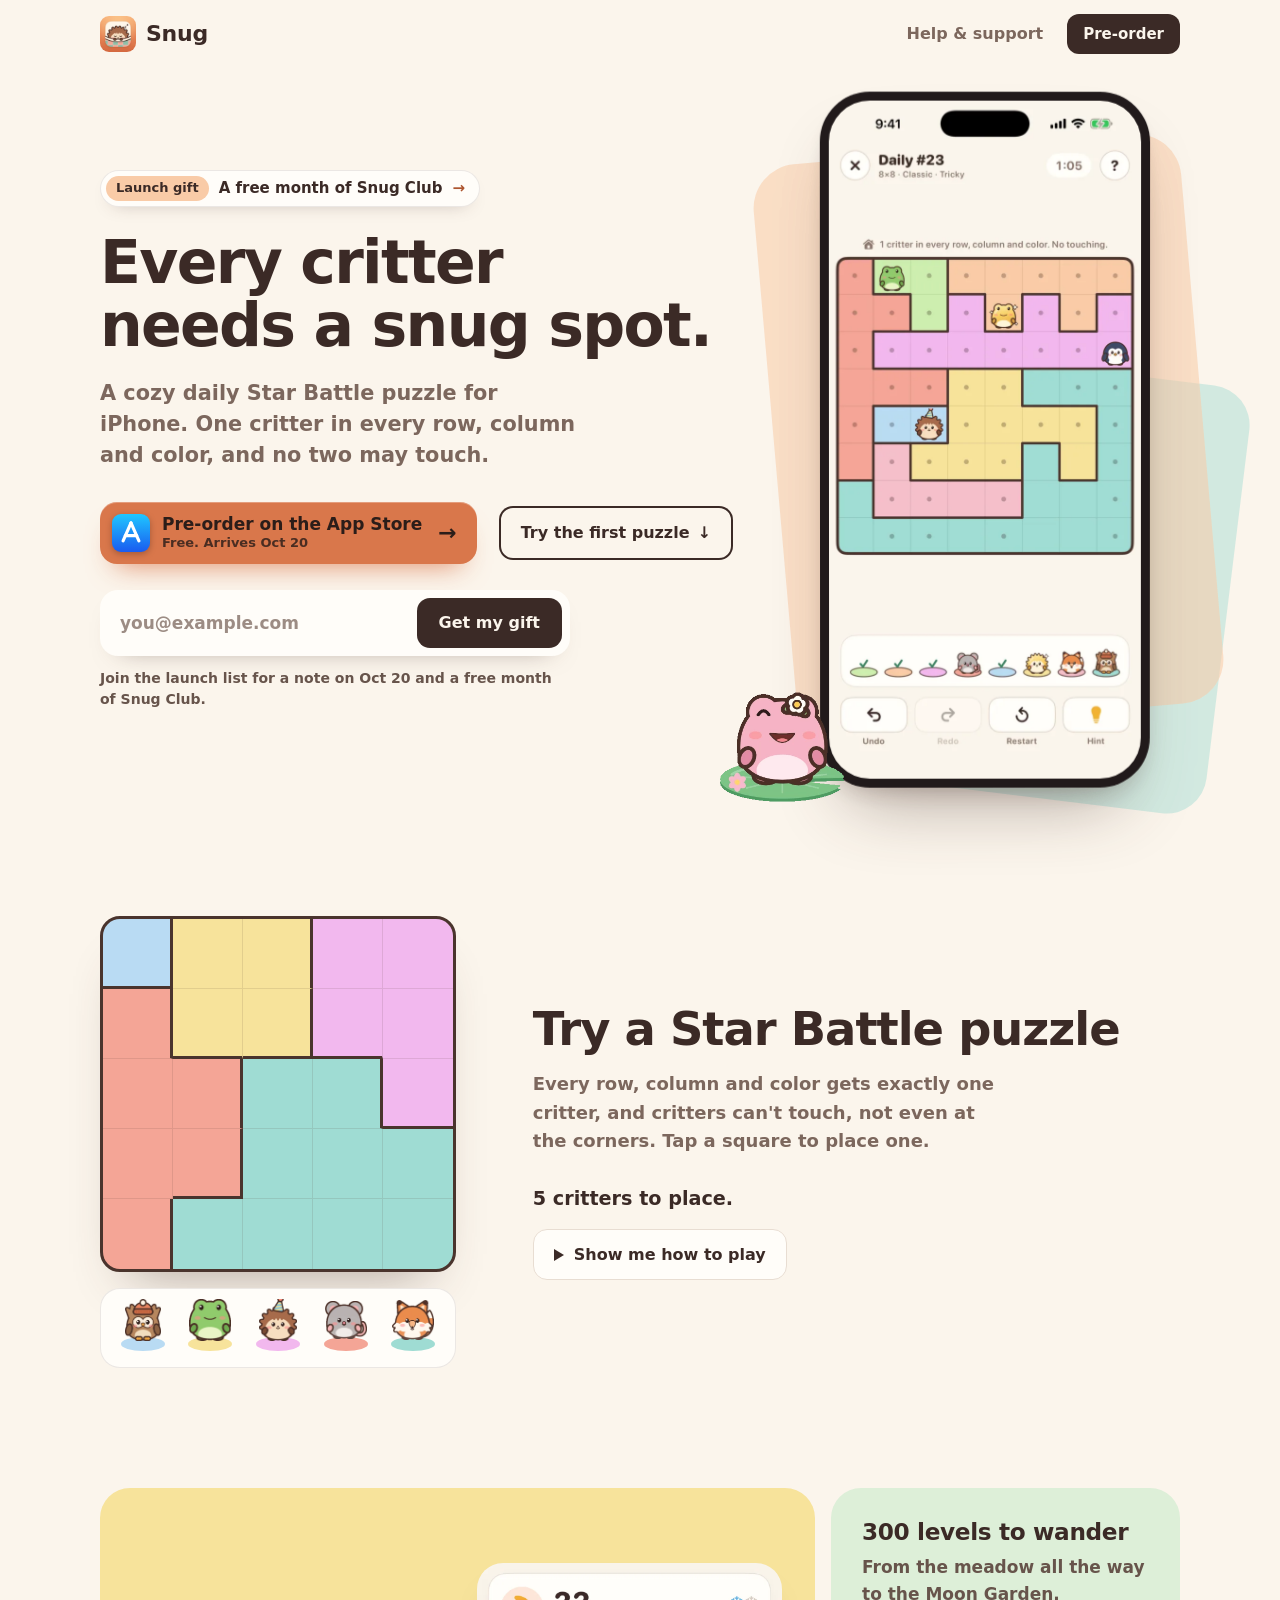
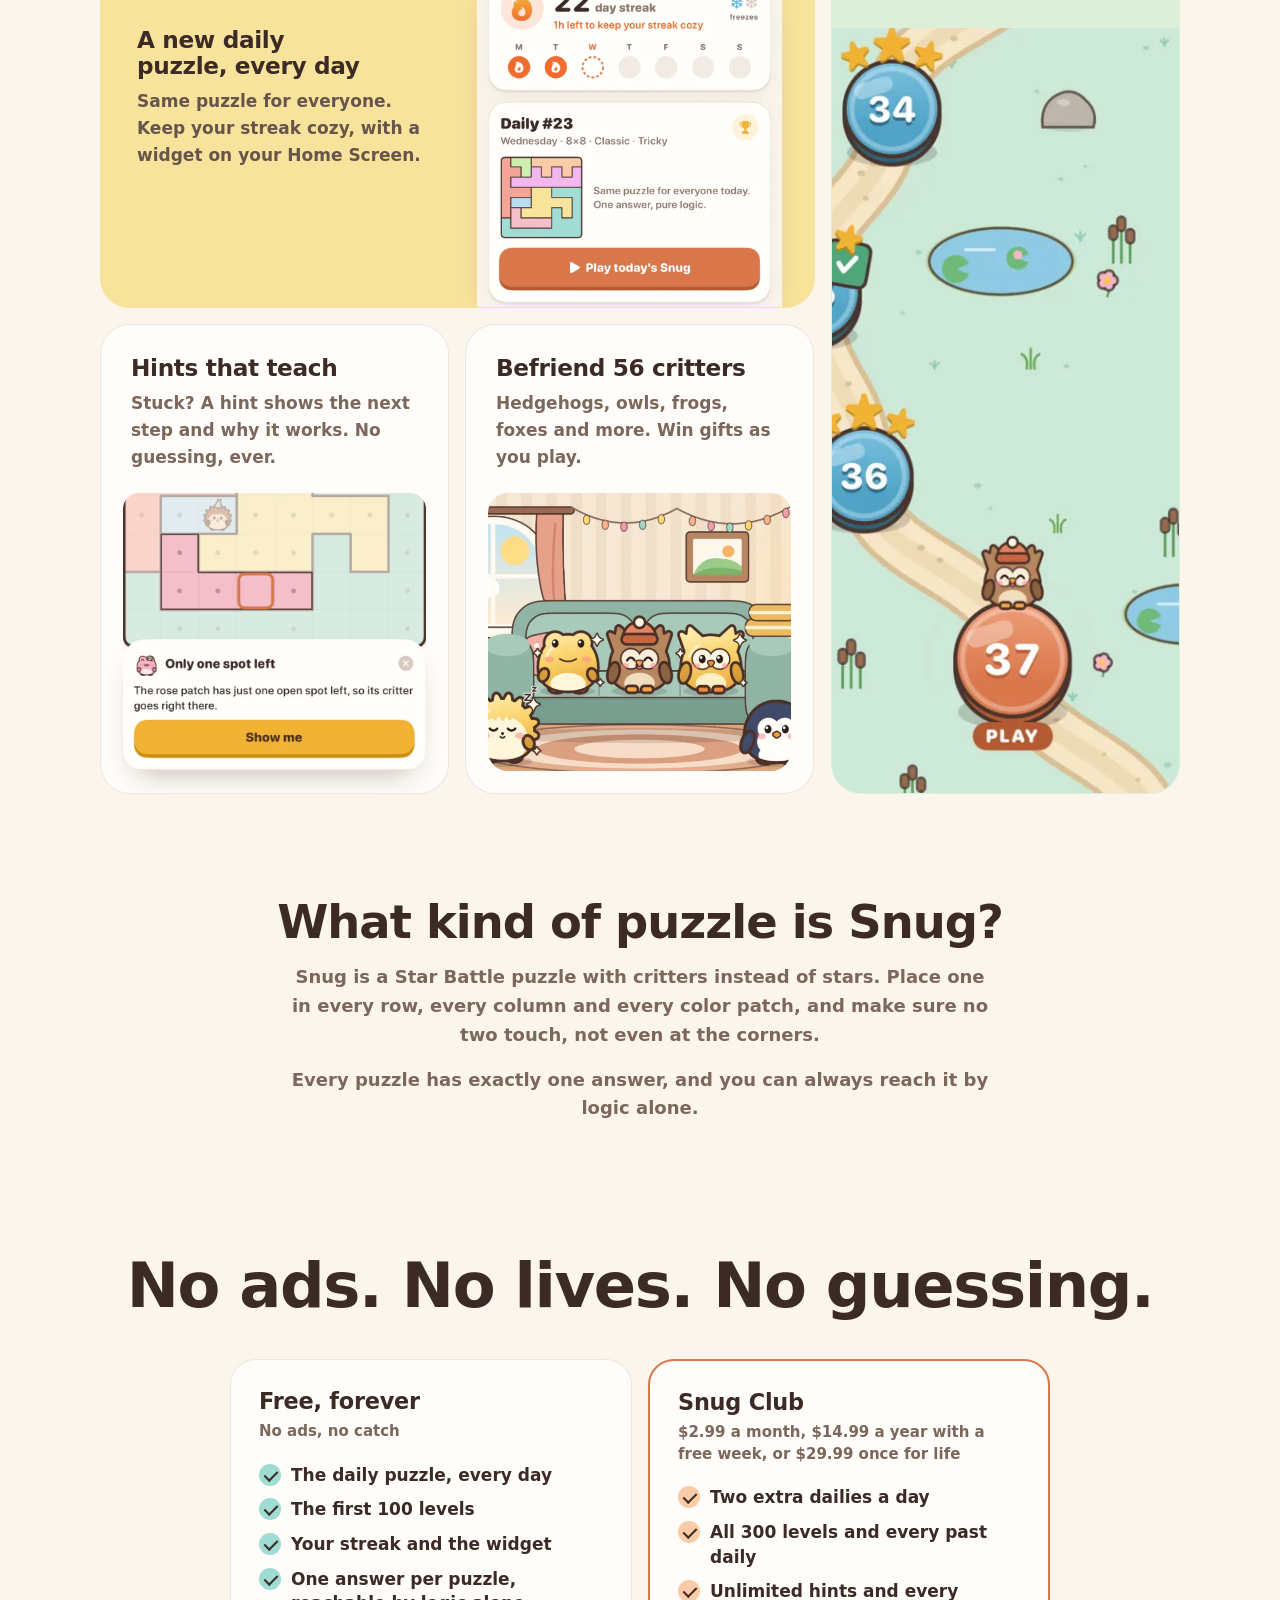
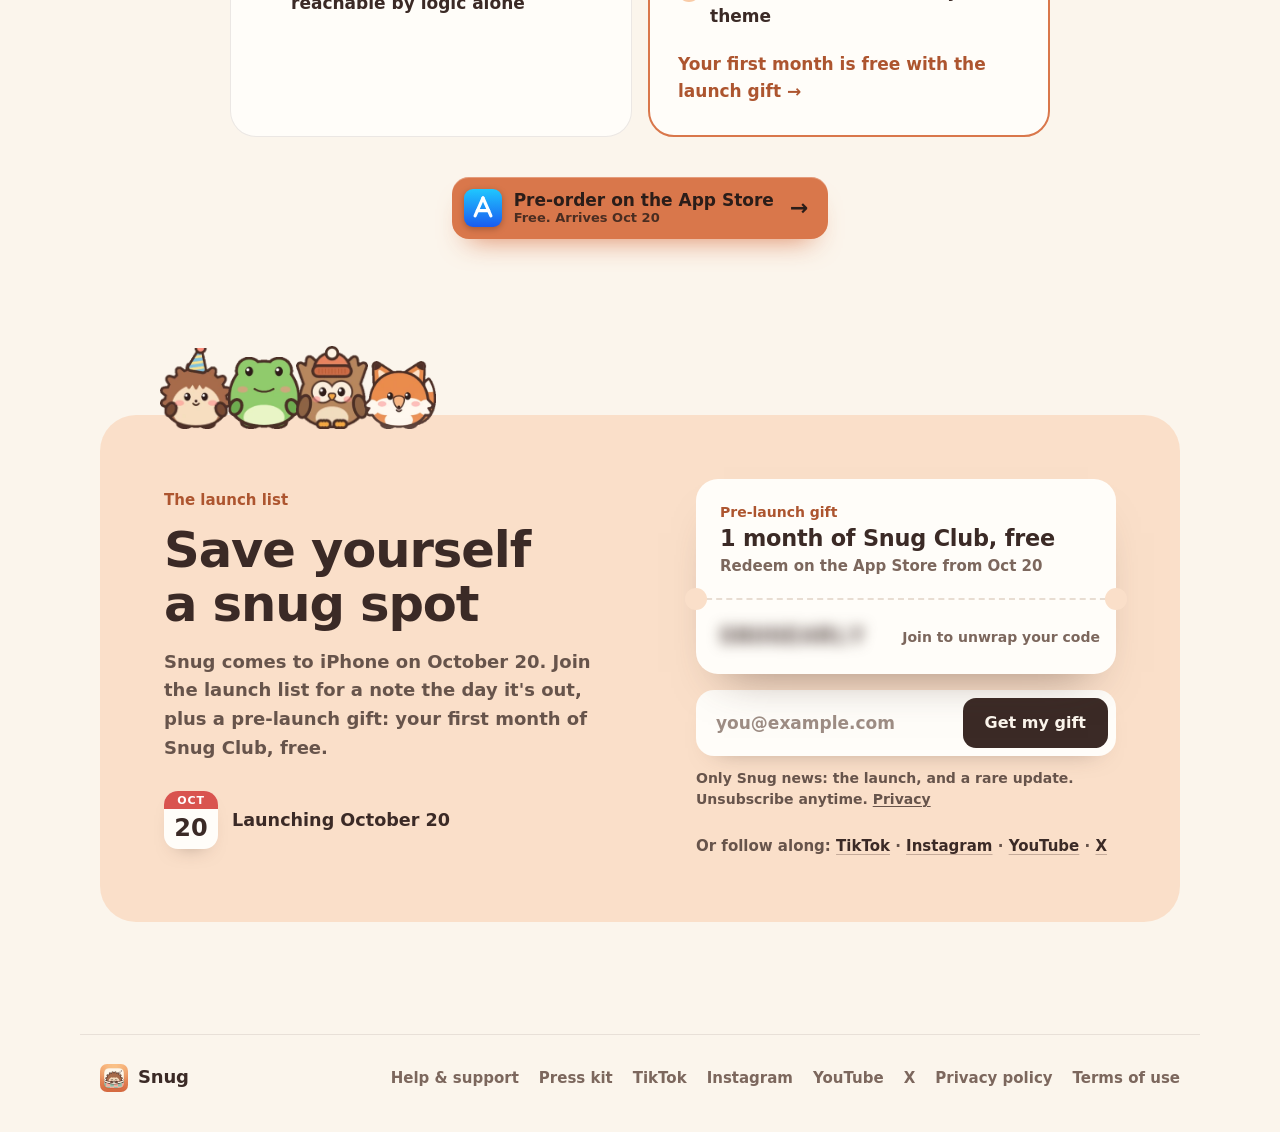
==== commit ac85840e: "SEO: name the genre (Star Battle), structured data, canonicals Homepage: title, description, hero li" ====
--- a/index.html
+++ b/index.html
@@ -3,8 +3,8 @@
 <head>
 <meta charset="utf-8">
 <meta name="viewport" content="width=device-width, initial-scale=1, viewport-fit=cover">
-<title>Snug: Cozy Daily Logic Puzzles</title>
-<meta name="description" content="A cozy daily logic puzzle for iPhone. One critter in every row, column and color, and no two may touch. No ads, no lives, no guessing.">
+<title>Snug: Cozy Daily Logic Puzzles | Star Battle Game for iPhone</title>
+<meta name="description" content="Snug is a cozy Star Battle puzzle game for iPhone. One critter in every row, column and color, and no two may touch. No ads, no lives, no guessing.">
 <meta name="apple-itunes-app" content="app-id=6815366788">
 <meta name="color-scheme" content="light dark">
 <meta name="theme-color" content="#FBF5EC" media="(prefers-color-scheme: light)">
@@ -25,6 +25,45 @@
 <link rel="preload" as="image" href="img/board.webp" fetchpriority="high">
 <link rel="stylesheet" href="style.css">
 <script>document.documentElement.classList.add("js")</script>
+<script type="application/ld+json">
+{
+  "@context": "https://schema.org",
+  "@graph": [
+    {
+      "@type": "WebSite",
+      "@id": "https://snugpuzzle.com/#website",
+      "url": "https://snugpuzzle.com/",
+      "name": "Snug",
+      "alternateName": ["Snug: Cozy Daily Logic Puzzles", "Snug Puzzle"],
+      "inLanguage": "en"
+    },
+    {
+      "@type": "MobileApplication",
+      "@id": "https://snugpuzzle.com/#app",
+      "name": "Snug: Cozy Daily Logic Puzzles",
+      "alternateName": "Snug",
+      "url": "https://snugpuzzle.com/",
+      "description": "A cozy Star Battle logic puzzle game for iPhone. One critter in every row, column and color patch, and no two may touch. No ads, no lives, no guessing.",
+      "operatingSystem": "iOS 18 or later",
+      "applicationCategory": "GameApplication",
+      "applicationSubCategory": "Puzzle",
+      "genre": ["Puzzle", "Logic puzzle", "Star Battle"],
+      "image": "https://snugpuzzle.com/icon.png",
+      "screenshot": "https://snugpuzzle.com/press/screenshots/snug-board.png",
+      "installUrl": "https://apps.apple.com/app/id6815366788",
+      "offers": { "@type": "Offer", "price": "0", "priceCurrency": "USD" },
+      "author": { "@type": "Person", "name": "Idan Rokach" },
+      "sameAs": [
+        "https://apps.apple.com/app/id6815366788",
+        "https://www.tiktok.com/@snugpuzzle",
+        "https://www.instagram.com/snugpuzzle/",
+        "https://www.youtube.com/@SnugPuzzle",
+        "https://x.com/SnugPuzzle"
+      ]
+    }
+  ]
+}
+</script>
 </head>
 <body class="home">
 
@@ -41,7 +80,7 @@
     <div class="hero-copy">
       <a class="gift-pill" href="#launch"><span class="gift-pill-tag">Launch gift</span> A free month of Snug Club <span class="gift-pill-arrow" aria-hidden="true">→</span></a>
       <h1>Every critter needs a snug spot.</h1>
-      <p class="lede">A cozy daily logic puzzle for iPhone. One critter in every row, column and color, and no two may touch.</p>
+      <p class="lede">A cozy daily Star Battle puzzle for iPhone. One critter in every row, column and color, and no two may touch.</p>
       <div class="cta">
         <a class="preorder" data-store href="https://apps.apple.com/us/app/id6815366788"><svg class="as-icon" viewBox="0 0 36 36" width="36" height="36" aria-hidden="true" focusable="false"><defs><linearGradient id="asg" x1="0" y1="0" x2="0" y2="1"><stop offset="0" stop-color="#1FC7FF"/><stop offset="1" stop-color="#1A5BF0"/></linearGradient></defs><rect width="36" height="36" rx="8.5" fill="url(#asg)"/><g fill="none" stroke="#fff" stroke-width="3" stroke-linecap="round"><path d="M18 8.5 10.5 25.5"/><path d="M18 8.5 25.5 25.5"/><path d="M12.6 20.5h10.8"/></g></svg><span class="preorder-text"><strong>Pre-order on the App Store</strong><small>Free. Arrives Oct 20</small></span><span class="preorder-arrow" aria-hidden="true">&rarr;</span></a>
         <a class="play" href="#try">Try the first puzzle</a>
@@ -77,7 +116,7 @@
       <div class="tray" id="tray" aria-hidden="true"></div>
     </div>
     <div class="try-copy">
-      <h2 id="try-title">Try the first puzzle</h2>
+      <h2 id="try-title">Try a Star Battle puzzle</h2>
       <p>Every row, column and color gets exactly one critter, and critters can't touch, not even at the corners. Tap a square to place one.</p>
       <p class="status" id="status" role="status" aria-live="polite">5 critters to place.</p>
       <button class="again show-me" id="demo" type="button">Show me how to play</button>
@@ -142,6 +181,12 @@
         </div>
       </article>
     </div>
+  </section>
+
+  <section class="about wrap reveal" aria-labelledby="about-title">
+    <h2 id="about-title">What kind of puzzle is Snug?</h2>
+    <p>Snug is a Star Battle puzzle with critters instead of stars. Place one in every row, every column and every color patch, and make sure no two touch, not even at the corners.</p>
+    <p>Every puzzle has exactly one answer, and you can always reach it by logic alone.</p>
   </section>
 
   <section class="promise wrap reveal" aria-labelledby="promise-title">
--- a/style.css
+++ b/style.css
@@ -280,6 +280,11 @@
 .t-friends .tile-art { position: relative; flex: 1; min-height: 230px; margin: 22px; padding: 0; border-radius: 20px; overflow: hidden; }
 .t-friends .tile-art img { position: absolute; inset: 0; width: 100%; height: 100%; object-fit: cover; object-position: 50% 70%; }
 
+/* What kind of puzzle: the genre by name, for people who know it as Star Battle. */
+.about { text-align: center; padding-block: 0 104px; }
+.about h2 { margin: 0; font-weight: 800; letter-spacing: -.022em; line-height: 1.08; text-wrap: balance; font-size: clamp(2rem, 1.4rem + 2vw, 2.9rem); }
+.about p { font-size: 1.125rem; color: var(--soft); font-weight: 600; max-width: 56ch; margin: 16px auto 0; text-wrap: pretty; }
+
 /* Promise */
 .promise { text-align: center; padding-block: 24px 112px; }
 .promise h2 { font-size: clamp(2.2rem, 1.2rem + 3.6vw, 3.9rem); }
@@ -400,6 +405,7 @@
   .hero-art { width: min(270px, 72vw); }
   .lily { width: 96px; left: -62px; bottom: -18px; }
   .try { grid-template-columns: 1fr; padding-block: 16px 80px; }
+  .about { padding-block: 0 80px; }
   .try-board { justify-self: center; }
   .try-copy { order: -1; }
   .grid { grid-template-columns: 1fr; }
@@ -472,7 +478,7 @@
     transition: opacity 700ms var(--ease-out) var(--d, 0ms), --lift 900ms var(--ease-out) var(--d, 0ms), --tip 1100ms var(--ease-out) var(--d, 0ms),
       --px 500ms var(--ease-out), --py 500ms var(--ease-out);
   }
-  .js .reveal:is(.try, .promise, .launch) { --tip: 6deg; } /* whole sections tip less */
+  .js .reveal:is(.try, .about, .promise, .launch) { --tip: 6deg; } /* whole sections tip less */
   .js .reveal.in { opacity: 1; --lift: 0px; --tip: 0deg; }
   .plan { --tilt: 4deg; }
   .ticket { --tilt: 8deg; }
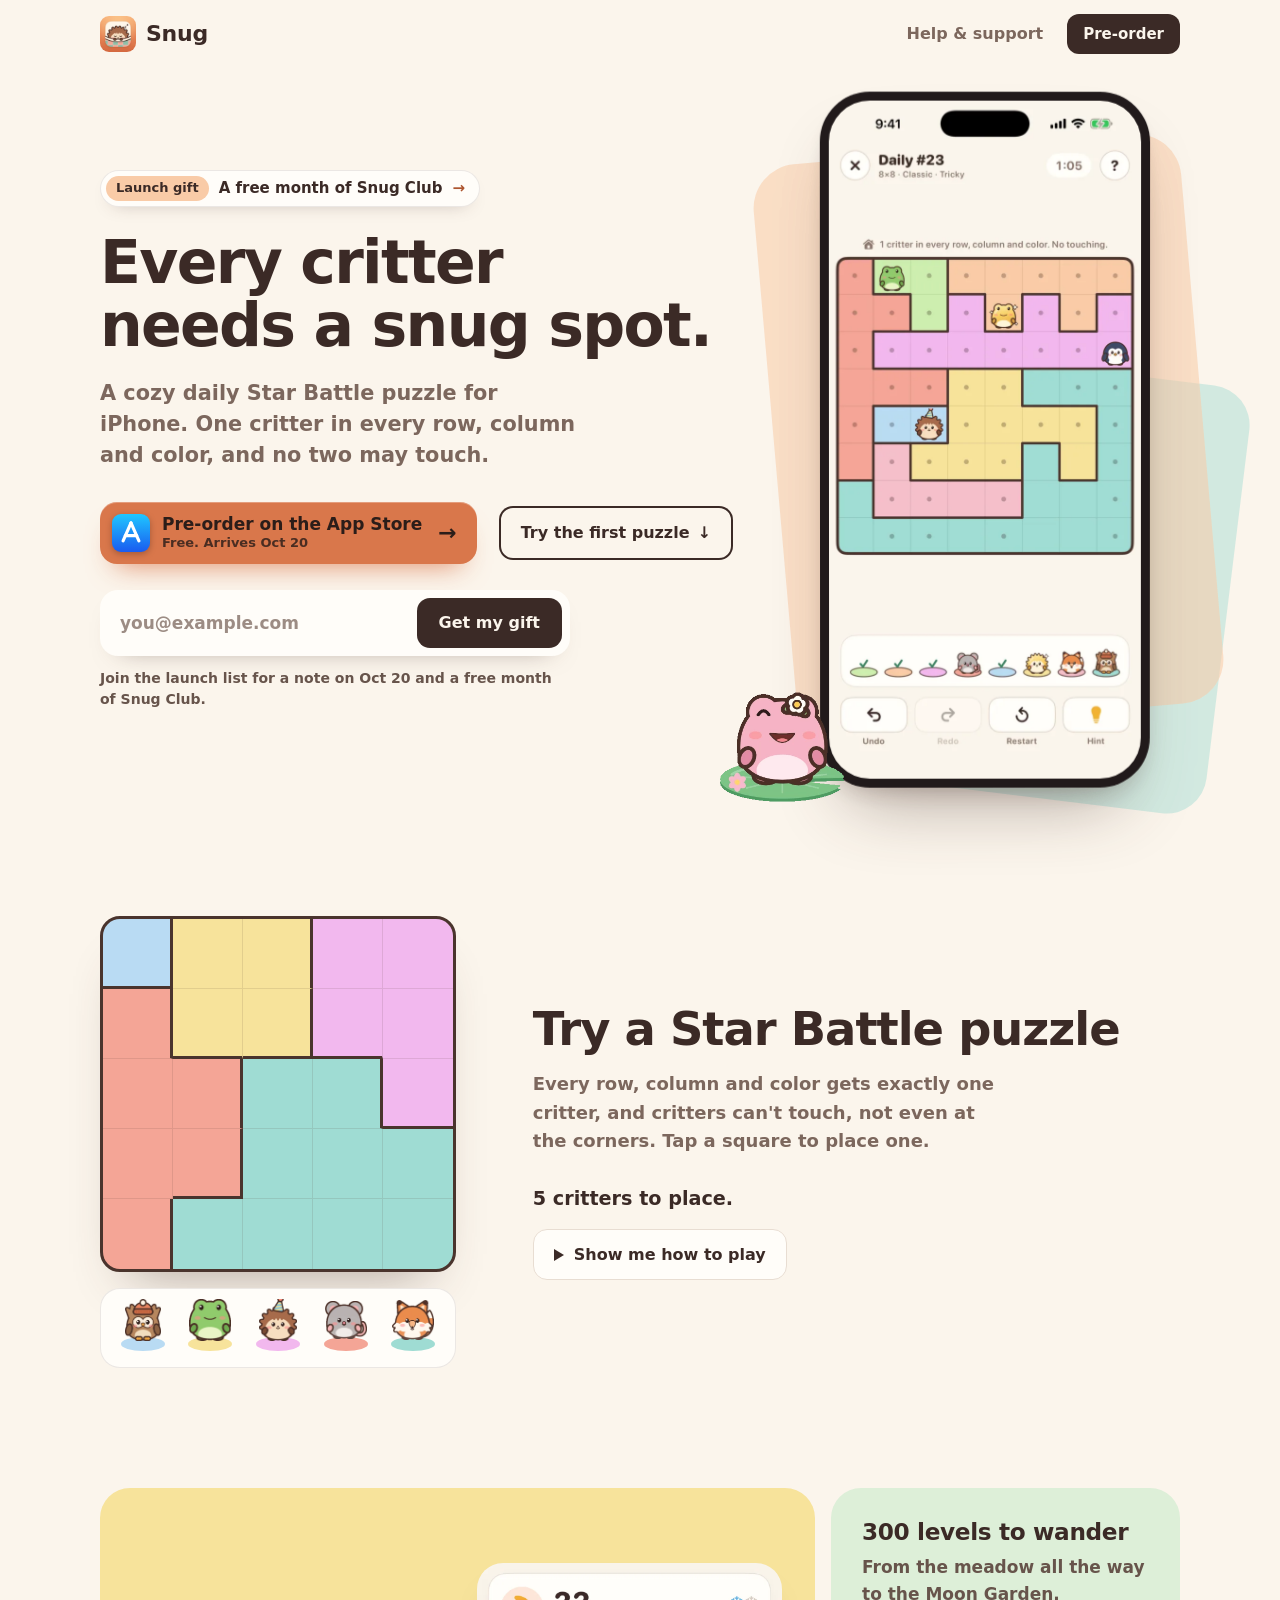
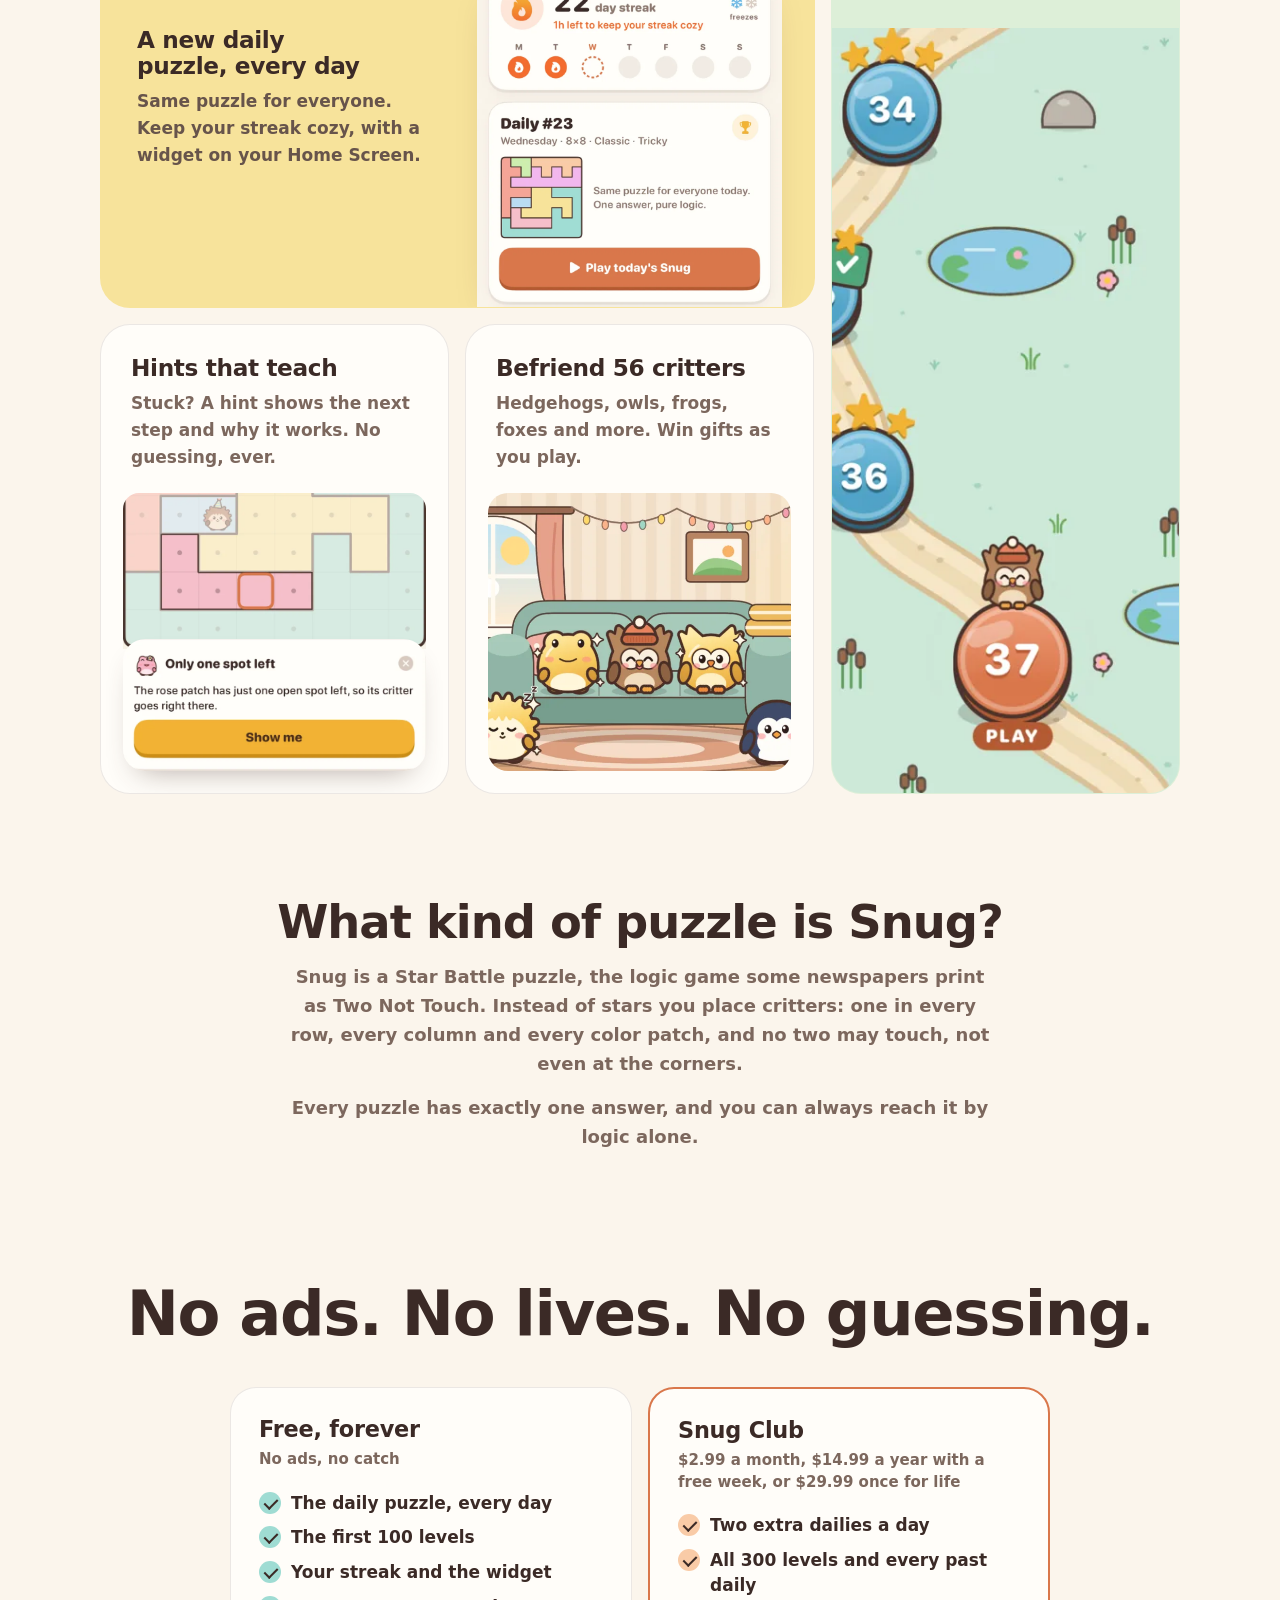
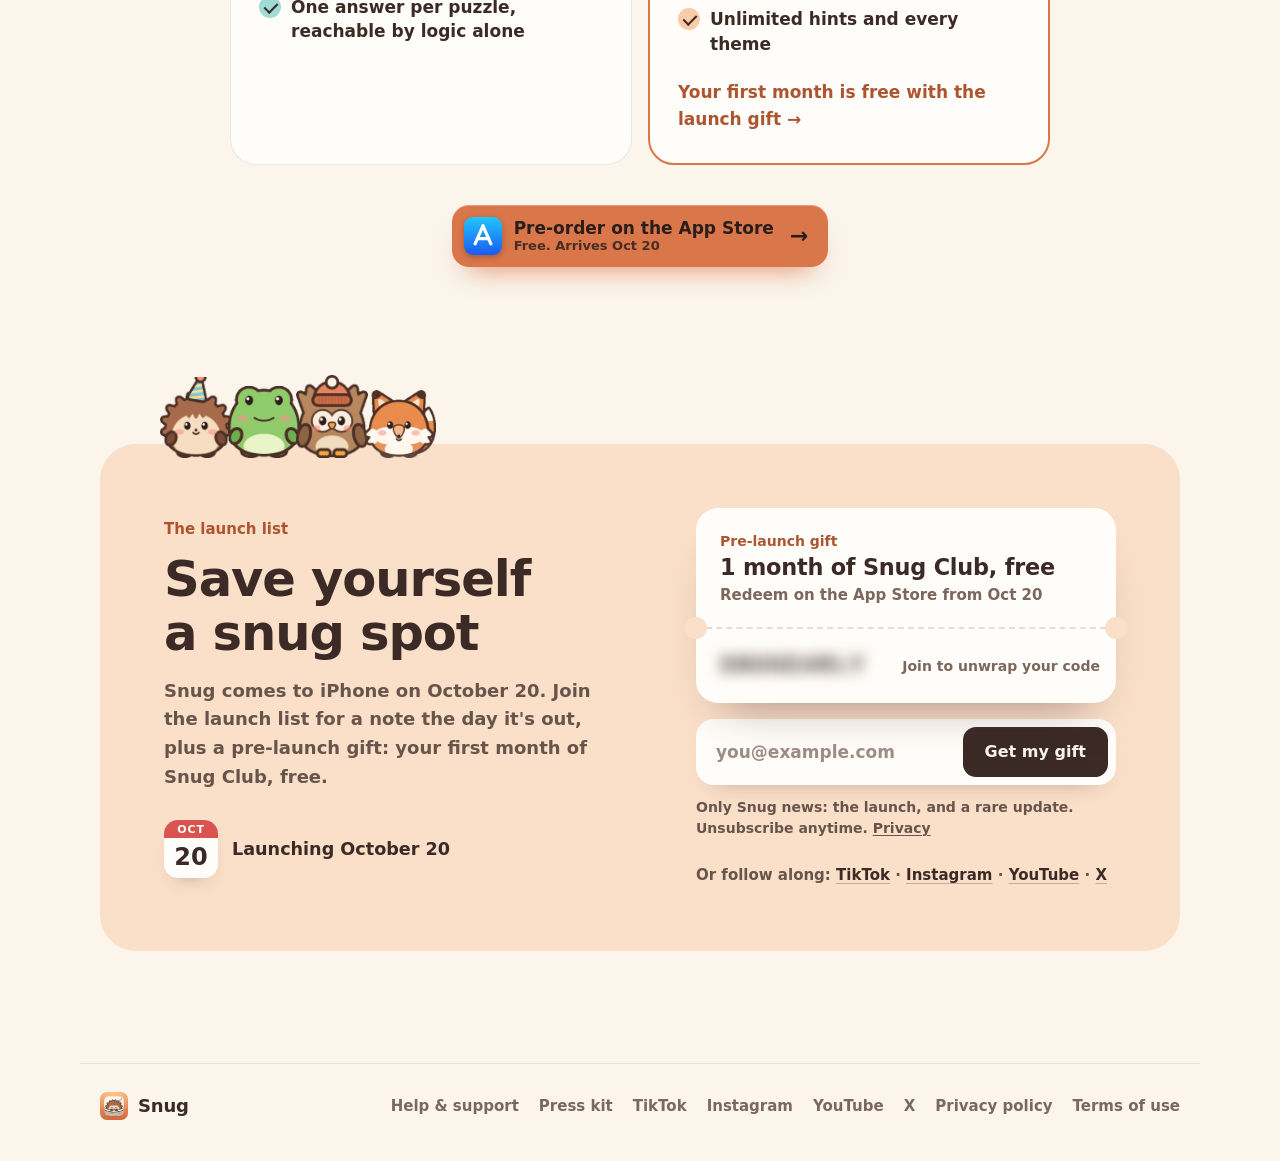
==== commit 24b0b7a8: "Homepage: say this is the puzzle some newspapers print as Two Not Touch Co-Authored-By: Claude Opus " ====
--- a/index.html
+++ b/index.html
@@ -185,7 +185,7 @@
 
   <section class="about wrap reveal" aria-labelledby="about-title">
     <h2 id="about-title">What kind of puzzle is Snug?</h2>
-    <p>Snug is a Star Battle puzzle with critters instead of stars. Place one in every row, every column and every color patch, and make sure no two touch, not even at the corners.</p>
+    <p>Snug is a Star Battle puzzle, the logic game some newspapers print as Two Not Touch. Instead of stars you place critters: one in every row, every column and every color patch, and no two may touch, not even at the corners.</p>
     <p>Every puzzle has exactly one answer, and you can always reach it by logic alone.</p>
   </section>
 
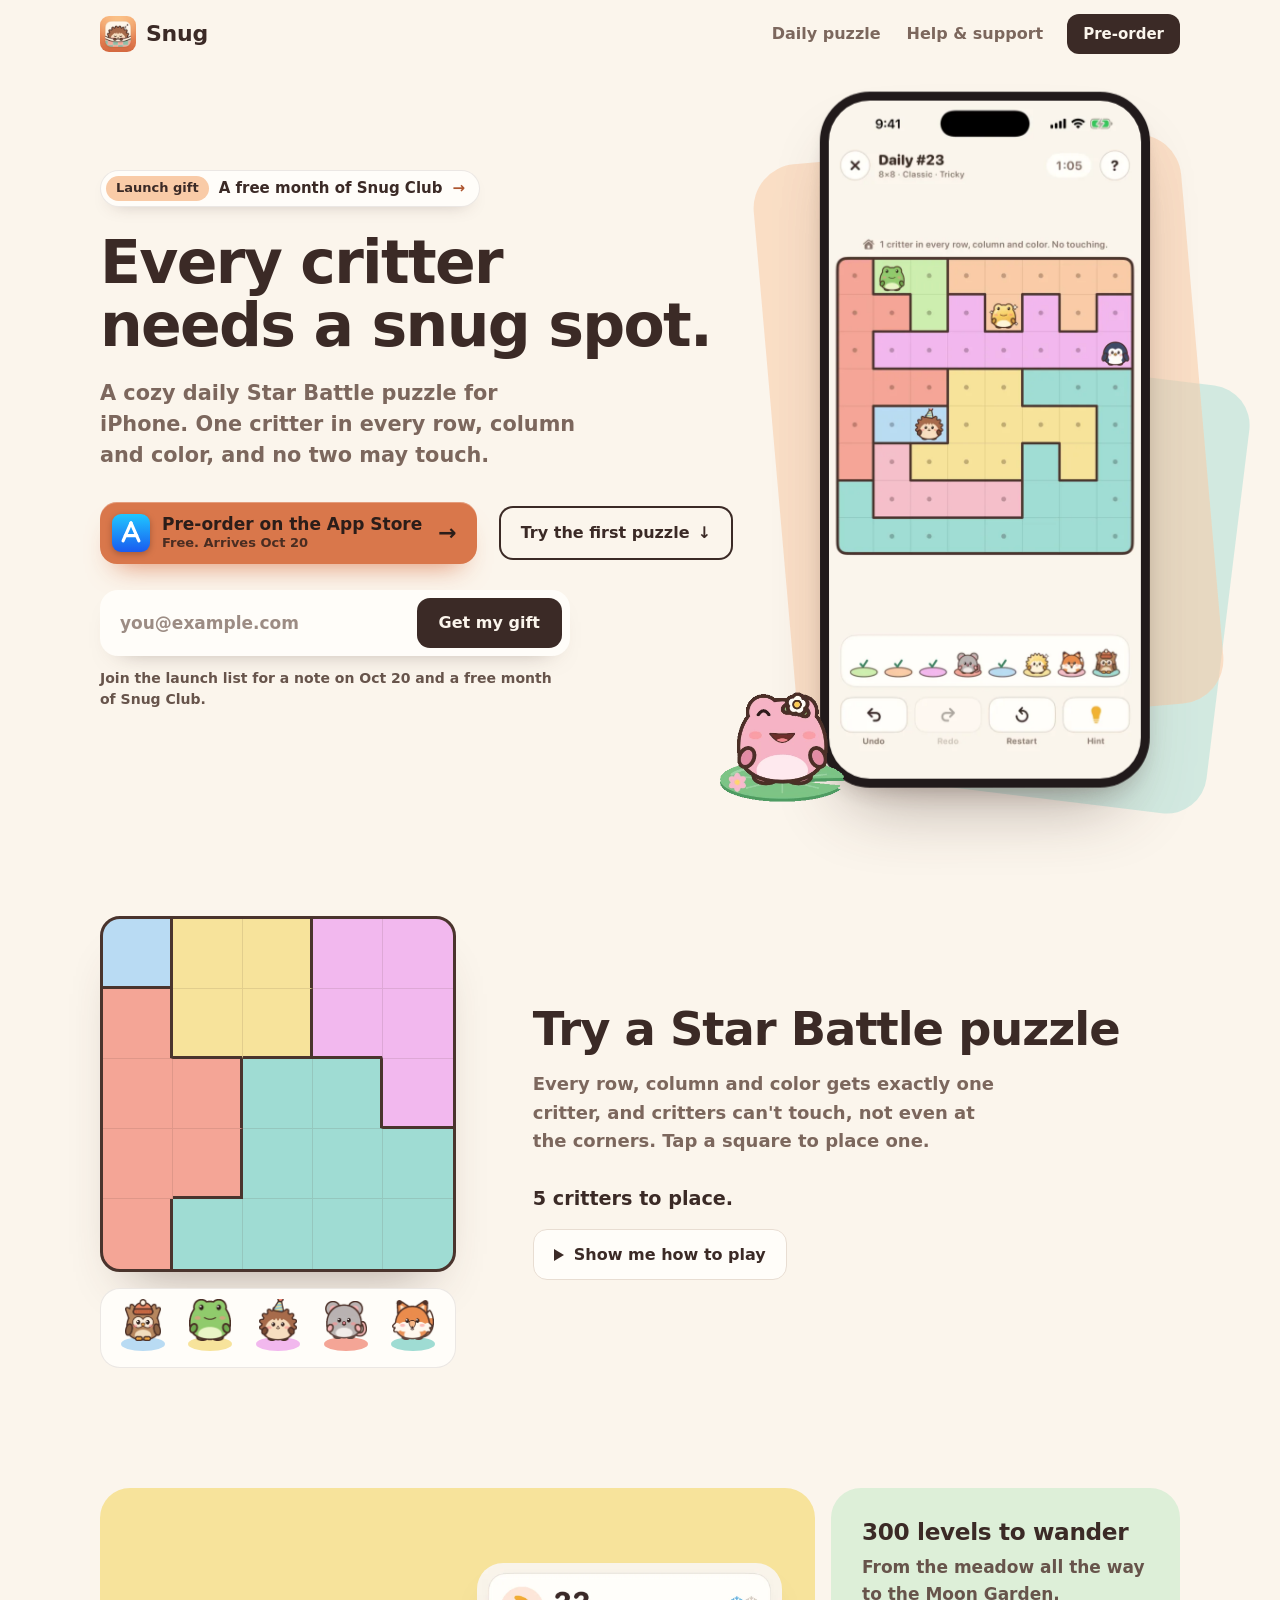
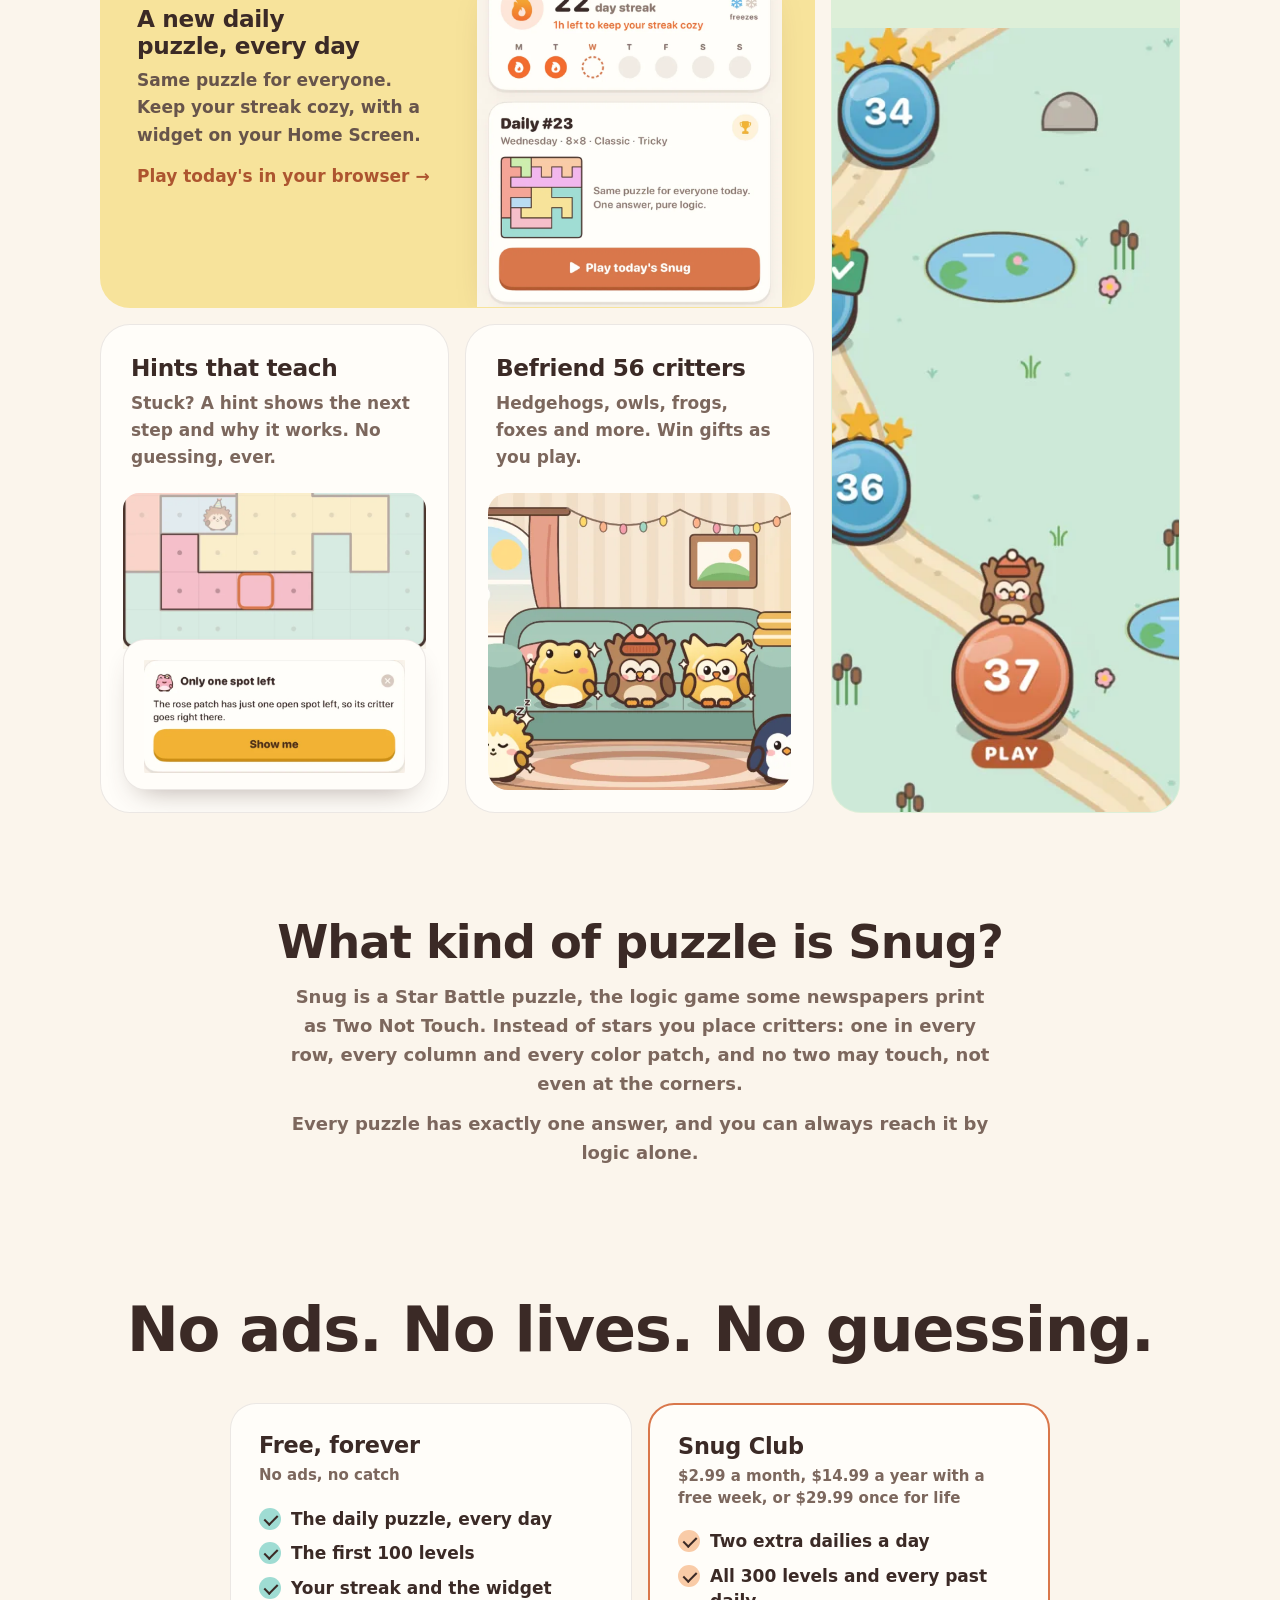
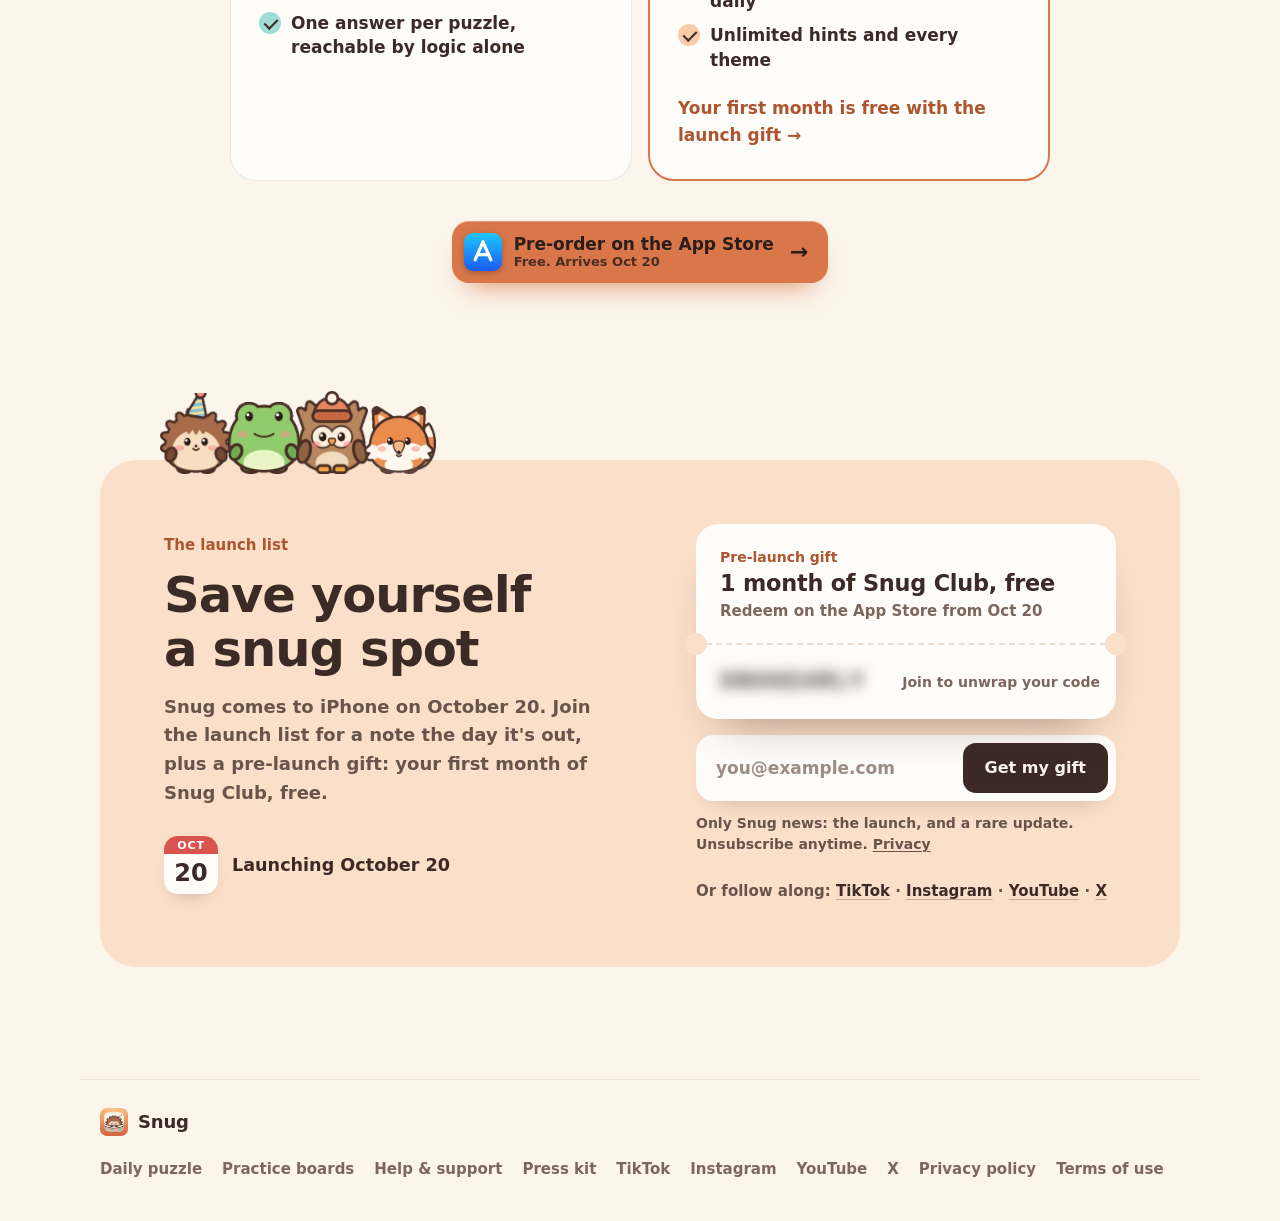
==== commit baba6506: "The daily in the browser, and Lily's school of practice boards /daily plays each day's Snug daily on" ====
--- a/index.html
+++ b/index.html
@@ -70,6 +70,7 @@
 <header class="bar wrap">
   <a class="brand" href="./"><img src="img/icon.webp" width="36" height="36" alt=""> Snug</a>
   <nav class="bar-nav" aria-label="Main">
+    <a class="bar-link" href="daily.html">Daily puzzle</a>
     <a class="bar-link" href="support.html">Help &amp; support</a>
     <a class="bar-cta" href="https://apps.apple.com/us/app/id6815366788">Pre-order</a>
   </nav>
@@ -134,6 +135,7 @@
       </div>
       <div class="after" id="after" hidden>
         <a class="preorder" data-store href="https://apps.apple.com/us/app/id6815366788"><svg class="as-icon" viewBox="0 0 36 36" width="36" height="36" aria-hidden="true" focusable="false"><defs><linearGradient id="asg" x1="0" y1="0" x2="0" y2="1"><stop offset="0" stop-color="#1FC7FF"/><stop offset="1" stop-color="#1A5BF0"/></linearGradient></defs><rect width="36" height="36" rx="8.5" fill="url(#asg)"/><g fill="none" stroke="#fff" stroke-width="3" stroke-linecap="round"><path d="M18 8.5 10.5 25.5"/><path d="M18 8.5 25.5 25.5"/><path d="M12.6 20.5h10.8"/></g></svg><span class="preorder-text"><strong>Pre-order on the App Store</strong><small>Free. Arrives Oct 20</small></span><span class="preorder-arrow" aria-hidden="true">&rarr;</span></a>
+        <a class="again" href="daily.html">Play today's daily</a>
         <button class="again" id="again" type="button">Play again</button>
         <button class="again" id="share" type="button">Send it to a friend</button>
         <p class="after-note">Liked it? <a href="#launch">Join the launch list</a> for a free month of Snug Club.</p>
@@ -148,6 +150,7 @@
         <div class="tile-copy">
           <h3>A new daily puzzle, every day</h3>
           <p>Same puzzle for everyone. Keep your streak cozy, with a widget on your Home Screen.</p>
+          <a class="tile-link" href="daily.html">Play today's in your browser</a>
         </div>
         <div class="tile-art"><img src="img/today.webp" width="900" height="1017" loading="lazy" alt="The Today screen: a 22 day streak and today's daily puzzle."></div>
       </article>
@@ -280,6 +283,8 @@
 <footer class="foot wrap">
   <a class="brand" href="./"><img src="img/icon.webp" width="28" height="28" alt=""> Snug</a>
   <nav aria-label="More">
+    <a href="daily.html">Daily puzzle</a>
+    <a href="practice.html">Practice boards</a>
     <a href="support.html">Help &amp; support</a>
     <a href="press.html">Press kit</a>
     <a href="https://www.tiktok.com/@snugpuzzle">TikTok</a>
--- a/style.css
+++ b/style.css
@@ -5,6 +5,7 @@
   --shadow: 74 52 45;
   --soft-strong: #67544B; --tile-daily: #F7E39B; --tile-path: #DDEFD8; --tile-gift: #FADFC9;
   --sky: #B9DBF3; --butter: #F7E39B; --orchid: #F2B8EE; --coral: #F4A596; --teal: #9FDCD3; --peach: #F9CBA7; --berry: #D9544F;
+  --mint: #BDE6CB; --lilac: #D8C6EF; --rose: #F5BFCB; --pistachio: #CDEFAE; --honey: #F2B233; --leaf: #357A58;
   --glare: rgb(255 255 255 / .26);
   --ease-out: cubic-bezier(.23, 1, .32, 1);
   --ease-pop: cubic-bezier(.34, 1.5, .64, 1);
@@ -18,6 +19,7 @@
     --soft-strong: #C9B9AE; --tile-daily: #3A3322; --tile-path: #243129; --tile-gift: #3B2A25;
     --glare: rgb(255 255 255 / .07);
     --sky: #3F6788; --butter: #8A7A3C; --orchid: #7E4A7C; --coral: #94503F; --teal: #2F7870; --peach: #8C5C48; --berry: #F07C74;
+    --mint: #3F7A5C; --lilac: #6A5690; --rose: #8A4E62; --pistachio: #5C7E42; --honey: #F6C257; --leaf: #6CC497;
   }
 }
 
@@ -183,6 +185,7 @@
   border-radius: 14px; padding: 12px 20px; cursor: pointer; transition: transform 160ms var(--ease-out);
 }
 .try-copy .after-note { flex-basis: 100%; margin: 0; font-size: 1rem; }
+a.again { display: inline-block; text-decoration: none; }
 .again:active { transform: scale(.97); }
 .again:focus-visible { outline: 3px solid var(--accent); outline-offset: 2px; }
 
@@ -261,6 +264,10 @@
 .tile-copy { padding: 30px 30px 0; }
 .tile h3 { margin: 0; font-size: 1.45rem; line-height: 1.15; font-weight: 800; letter-spacing: -.015em; text-wrap: balance; }
 .tile p { margin: 8px 0 0; color: var(--soft); font-weight: 600; max-width: 32ch; text-wrap: pretty; }
+.tile-link { display: inline-block; margin-top: 14px; color: var(--link); font-weight: 800; text-decoration: none; }
+.tile-link::after { content: " →"; }
+.tile-link:focus-visible { outline: 3px solid var(--accent); outline-offset: 3px; border-radius: 6px; }
+@media (hover: hover) and (pointer: fine) { .tile-link:hover { text-decoration: underline; text-underline-offset: 3px; } }
 .tile-art { margin-top: auto; padding: 24px 24px 0; }
 .tile-art img { display: block; width: 100%; height: auto; }
 
@@ -537,3 +544,300 @@
   .pad .check { transform: rotate(45deg) !important; } /* still a check mark, just no pop */
   .ticket code { transition: none; }
 }
+
+/* ------------------------------------------------------------------ */
+/* The daily, in the browser (daily.html, daily.js)                    */
+/* ------------------------------------------------------------------ */
+/* The board beside its panel on a wide screen, stacked on a phone. Sizes inside the board hang off
+   --cell (one square), worked out from the stage's width, the way the app sizes things off its cell. */
+.daily { overflow-x: hidden; }
+.daily main { max-width: none; padding: 0; }
+.dplay {
+  display: grid; grid-template-columns: auto minmax(0, 1fr); grid-template-rows: auto 1fr; grid-template-areas: "stage head" "stage panel";
+  column-gap: clamp(32px, 5vw, 76px); row-gap: 22px; align-items: start; padding-block: 20px 96px;
+}
+.dplay-head { grid-area: head; padding-top: 6px; }
+.stage { grid-area: stage; width: min(560px, 50vw, max(320px, 100svh - 200px)); container-type: inline-size; }
+.dplay-panel { grid-area: panel; max-width: 460px; }
+
+/* The streak, up in the bar: an outlined flame until today's puzzle is solved, lit once it is. */
+.streak-pill {
+  display: inline-flex; align-items: center; gap: 5px; height: 34px; padding: 0 12px 0 9px; border-radius: 999px; background: var(--card);
+  border: 1px solid var(--line); color: var(--soft-strong); font-size: 15px; line-height: 1; font-variant-numeric: tabular-nums; cursor: default;
+}
+.streak-pill[hidden] { display: none; }
+.streak-pill svg { fill: none; stroke: currentColor; stroke-width: 2; stroke-linejoin: round; }
+.streak-pill.kept { color: var(--ink); }
+.streak-pill.kept svg { fill: var(--accent); stroke: var(--accent); }
+.dplay-head .eyebrow { margin: 0 0 8px; }
+.dplay-head h1 { font-size: clamp(2.3rem, 1.5rem + 2.4vw, 3.3rem); line-height: 1.04; letter-spacing: -.028em; font-weight: 800; }
+.chips { display: flex; flex-wrap: wrap; gap: 8px; margin: 18px 0 0; min-height: 32px; }
+.chips span { padding: 4px 12px; border-radius: 999px; background: var(--card); border: 1px solid var(--line); color: var(--soft-strong); font-weight: 800; font-size: 14px; white-space: nowrap; }
+.rule { margin: 16px 0 0; max-width: 34ch; color: var(--soft); font-size: 1.125rem; font-weight: 600; line-height: 1.45; text-wrap: pretty; }
+
+.pboard {
+  --cell: calc(100cqw / var(--n, 8));
+  position: relative; aspect-ratio: 1; overflow: hidden; background: var(--card);
+  border: max(2.5px, calc(var(--cell) * .07)) solid var(--outline); border-radius: max(10px, calc(var(--cell) * .28));
+  box-shadow: 0 30px 50px -30px rgb(var(--shadow) / .45);
+}
+.pboard-paint { position: absolute; inset: 0; display: block; width: 100%; height: 100%; }
+.pboard-paint .thin { fill: none; stroke: rgb(var(--shadow) / .14); stroke-width: 1px; vector-effect: non-scaling-stroke; }
+.pboard-paint .thick { fill: none; stroke: var(--outline); stroke-width: .065; stroke-linecap: round; }
+@media (prefers-color-scheme: dark) { .pboard-paint .thin { stroke: rgb(255 255 255 / .13); } }
+/* The grid owns every touch that starts on it: a drag across squares marks them, it doesn't scroll the page. */
+.pcells { position: absolute; inset: 0; display: grid; grid-template-columns: repeat(var(--n, 8), 1fr); grid-template-rows: repeat(var(--n, 8), 1fr); touch-action: none; }
+.sq {
+  position: relative; display: grid; place-items: center; min-width: 0; min-height: 0; margin: 0; padding: 0; border: 0; border-radius: 0;
+  background: none; color: inherit; font: inherit; cursor: pointer; user-select: none; -webkit-user-select: none; -webkit-touch-callout: none;
+  touch-action: none; /* on the square itself too: Safari reads it from the element touched, and two quick taps must never zoom */
+}
+.sq > *, .sq::after { grid-area: 1 / 1; }
+.sq.has-stump, .pboard.done .sq { cursor: default; }
+.sq:focus-visible { outline: 3px solid var(--ink); outline-offset: -4px; border-radius: calc(var(--cell) * .2); z-index: 3; }
+/* ::before is the square's wash: a press, a hover, a settled row's glow, or the dimming around a hint. */
+.sq::before { content: ""; position: absolute; inset: 0; pointer-events: none; opacity: 0; }
+@media (hover: hover) and (pointer: fine) { .sq:not(.has-stump):hover::before { inset: 6%; border-radius: 20%; background: #fff; opacity: .22; } }
+.sq.pressed::before { inset: 6%; border-radius: 20%; background: #fff; opacity: .42; }
+.sq.flash::before { inset: 0; border-radius: 0; background: #fff; animation: glow 750ms ease-out both; }
+.sq.dim::before { inset: 0; border-radius: 0; background: var(--paper); opacity: .62; z-index: 2; }
+.pboard.done .sq::before { display: none; }
+/* ::after is the helper dot (a critter already rules this square out), or the ring around a hint's squares. */
+.sq::after {
+  content: ""; box-sizing: border-box; width: 13%; aspect-ratio: 1; border-radius: 50%; background: rgb(var(--shadow) / .32); pointer-events: none;
+  opacity: 0; transform: scale(.5); transition: opacity 180ms ease, transform 180ms var(--ease-out);
+}
+@media (prefers-color-scheme: dark) { .sq::after { background: rgb(255 255 255 / .3); } }
+.sq.dot::after { opacity: 1; transform: none; }
+.sq.ring::after {
+  width: 92%; border-radius: 22%; background: none; border: max(2px, calc(var(--cell) * .08)) solid var(--accent);
+  opacity: 1; transform: none; transition: none; z-index: 2;
+}
+.sq img { width: 86%; height: 86%; object-fit: contain; pointer-events: none; -webkit-user-drag: none; }
+.sq img.out { opacity: 0; transform: scale(.85); transition: opacity 120ms ease-out, transform 120ms ease-out; }
+.sq.bad img:not(.out) { border-radius: 50%; background: rgb(217 84 79 / .16); box-shadow: 0 0 0 max(1.5px, calc(var(--cell) * .05)) var(--berry); }
+.sq .x { position: relative; width: 38%; aspect-ratio: 1; opacity: .5; pointer-events: none; }
+.sq .x::before, .sq .x::after {
+  content: ""; position: absolute; left: 50%; top: 50%; width: 141%; height: max(1.8px, calc(var(--cell) * .075)); border-radius: 99px;
+  background: var(--ink); transform: translate(-50%, -50%) rotate(45deg);
+}
+.sq .x::after { transform: translate(-50%, -50%) rotate(-45deg); }
+/* A numbered tree stump counts the critters touching it. */
+.stump {
+  position: relative; display: grid; place-items: center; width: 80%; aspect-ratio: 1; border-radius: 50%; color: #4A2F1E;
+  background: radial-gradient(circle closest-side, #D9A877 0 49%, #B9875A 49% 56%, #D9A877 56% 84%, #9C6B45 84% 100%);
+  box-shadow: 0 0 0 max(1.5px, calc(var(--cell) * .045)) var(--outline);
+  font-weight: 900; font-size: calc(var(--cell) * .4); line-height: 1; transition: color 160ms ease;
+}
+@media (prefers-color-scheme: dark) {
+  .stump { color: #2A1A10; background: radial-gradient(circle closest-side, #B58A60 0 49%, #94704C 49% 56%, #B58A60 56% 84%, #7A5236 84% 100%); }
+}
+.stump.crowded { color: var(--berry); }
+.stump::after { /* happy: it has exactly its critters */
+  content: ""; position: absolute; top: -8%; right: -8%; width: 38%; aspect-ratio: 1; border-radius: 50%; background: var(--leaf) no-repeat 50% / 62%;
+  background-image: url("data:image/svg+xml,%3Csvg xmlns='http://www.w3.org/2000/svg' viewBox='0 0 12 12'%3E%3Cpath d='M2.5 6.4l2.4 2.4 4.6-5.2' fill='none' stroke='%23fff' stroke-width='2.2' stroke-linecap='round' stroke-linejoin='round'/%3E%3C/svg%3E");
+  opacity: 0; transform: scale(.6); transition: opacity 160ms ease, transform 220ms var(--ease-pop);
+}
+.stump.happy::after { opacity: 1; transform: none; }
+
+/* The tray: each patch's critter waits on a cushion in its patch's color, and hops off when it's home. */
+.ptray {
+  display: grid; grid-template-columns: repeat(var(--n, 8), minmax(0, 1fr)); justify-items: center; margin-top: 14px; padding: 8px 10px 10px;
+  border-radius: 22px; background: var(--card); border: 1px solid var(--line); min-height: 60px;
+}
+.ptray:empty { visibility: hidden; }
+.ppad {
+  --slot: min(50px, calc((100cqw - 22px) / var(--n, 8) - 3px));
+  position: relative; display: grid; justify-items: center; align-items: end; width: var(--slot); height: calc(var(--slot) * 1.12); padding: 0; border: 0;
+  background: none; cursor: pointer; touch-action: manipulation; -webkit-user-select: none; user-select: none; transition: transform 160ms var(--ease-out);
+}
+.ppad:active { transform: scale(.94); }
+.ppad::after { content: ""; position: absolute; bottom: 0; width: 94%; height: 32%; border-radius: 50%; background: var(--c); box-shadow: inset 0 0 0 1.5px rgb(var(--shadow) / .55); }
+.ppad img { position: relative; z-index: 1; width: 86%; height: auto; margin-bottom: 9%; pointer-events: none; transition: opacity 200ms ease, transform 240ms var(--ease-out); }
+.ppad.done img { opacity: 0; transform: translateY(-55%); }
+.ppad .check {
+  position: absolute; z-index: 1; bottom: 26%; width: 22%; height: 40%; border: solid var(--leaf); border-width: 0 max(2.5px, calc(var(--slot) * .08)) max(2.5px, calc(var(--slot) * .08)) 0;
+  border-radius: 1px; transform: rotate(45deg) scale(.6); opacity: 0; transition: opacity 160ms ease 100ms, transform 220ms var(--ease-pop) 100ms;
+}
+.ppad.done .check { opacity: 1; transform: rotate(45deg) scale(1); }
+
+/* The panel: the clock and what's left, the tools, and Lily's hint card. */
+.meter { display: flex; align-items: center; gap: 14px; min-height: 3.1em; }
+.meter[hidden], .tools[hidden], .hint-card[hidden], .result[hidden] { display: none; }
+.clock { flex: none; padding: 4px 13px; border-radius: 999px; background: var(--card); border: 1px solid var(--line); font-weight: 800; font-size: 1.1rem; font-variant-numeric: tabular-nums; }
+.dplay .status { margin: 0; color: var(--ink); font-weight: 800; font-size: 1.1rem; line-height: 1.35; text-wrap: pretty; }
+.dplay .status.bad { color: var(--berry); }
+.stage noscript .status { margin-top: 16px; font-weight: 600; }
+.tools { display: grid; grid-template-columns: 56px 56px minmax(0, 1fr) 56px; gap: 10px; margin-top: 12px; }
+.tool {
+  display: inline-flex; align-items: center; justify-content: center; gap: 9px; height: 54px; padding: 0 12px; border-radius: 16px;
+  border: 1.5px solid var(--faint); background: var(--card); color: var(--ink); font: inherit; font-weight: 800; font-size: 17px; cursor: pointer;
+  touch-action: manipulation; -webkit-user-select: none; user-select: none; transition: transform 160ms var(--ease-out), opacity 160ms ease;
+}
+.tool svg { flex: none; }
+.tool:active { transform: scale(.96); }
+.tool:disabled { opacity: .38; cursor: default; transform: none; }
+.tool:focus-visible, .ppad:focus-visible { outline: 3px solid var(--accent); outline-offset: 2px; }
+.tool-hint { border-color: transparent; background: var(--ink); color: var(--paper); }
+.jar { min-width: 24px; padding: 0 7px; border-radius: 999px; background: var(--accent); color: #2B1D19; font-size: 14px; line-height: 24px; text-align: center; font-variant-numeric: tabular-nums; }
+.jar[hidden] { display: none; }
+/* Out of hints: the button steps back to a plain "Check", and a line under the tools says why. */
+.tool-hint.empty { border-color: var(--faint); background: var(--card); color: var(--ink); }
+.tools-note { grid-column: 1 / -1; margin: 0; color: var(--soft-strong); font-weight: 700; font-size: 14px; line-height: 1.4; }
+.tools-note[hidden] { display: none; }
+/* While a hint is up it takes the tools' place, so the board never moves. */
+.dplay.hinting .meter, .dplay.hinting .tools { display: none; }
+.hint-card {
+  position: relative; margin-top: 42px; padding: 20px 20px 16px; border-radius: 24px; background: var(--card); border: 1px solid var(--line);
+  box-shadow: 0 18px 36px -24px rgb(var(--shadow) / .5); scroll-margin-block: 76px 16px;
+}
+.hint-lily { position: absolute; top: -45px; right: 18px; width: 70px; height: auto; } /* Lily teaches, peeking over the card */
+.hint-kicker { margin: 0; color: var(--link); font-size: 14px; font-weight: 800; }
+.hint-card h2 { margin: 4px 0 0; font-size: 1.3rem; line-height: 1.25; font-weight: 800; letter-spacing: -.01em; }
+.hint-card h2 + p { margin: 6px 0 0; color: var(--soft-strong); font-size: 1.05rem; font-weight: 600; line-height: 1.5; text-wrap: pretty; }
+.hint-actions { display: flex; justify-content: flex-end; flex-wrap: wrap; gap: 10px; margin-top: 16px; }
+.hint-actions [hidden] { display: none; }
+
+/* Solved: stars, the time, a spoiler-free share, and when the next one arrives. */
+.result { outline: none; scroll-margin-block: 76px 20px; }
+.stars { display: flex; gap: 6px; }
+.stars svg { width: 42px; height: 42px; fill: var(--faint); }
+.stars svg.on { fill: var(--honey); }
+.result h2 { margin: 12px 0 0; font-size: clamp(1.5rem, 1.2rem + 1vw, 1.9rem); line-height: 1.15; letter-spacing: -.02em; font-weight: 800; text-wrap: balance; }
+.result-facts { margin: 8px 0 0; color: var(--soft-strong); font-weight: 700; }
+.result-streaks { margin: 4px 0 0; color: var(--soft); font-weight: 700; font-size: 15px; }
+.result-streaks[hidden] { display: none; }
+.result-actions { display: flex; align-items: center; flex-wrap: wrap; gap: 12px 18px; margin-top: 18px; }
+.next { margin: 0; color: var(--soft-strong); font-weight: 700; font-size: 15px; }
+.result-practice { margin-top: 14px; }
+.more { margin-top: 28px; padding: 20px; border-radius: 24px; background: var(--tile-gift); }
+.more-copy { display: flex; align-items: flex-start; gap: 14px; }
+.more-copy img { flex: none; width: 58px; height: auto; }
+.more h3 { margin: 0; font-size: 1.2rem; line-height: 1.25; font-weight: 800; letter-spacing: -.01em; }
+.more p { margin: 6px 0 0; color: var(--soft-strong); font-weight: 600; font-size: 1rem; line-height: 1.45; text-wrap: pretty; }
+.more .preorder, .more .store { margin-top: 16px; }
+.more .preorder { max-width: 100%; }
+
+/* Lily's school (practice.html): the list of practice boards, or one of them being played (?board=N).
+   The class on <html> picks the view before anything paints. */
+html:not(.playing) .practice .dplay, html.playing .practice .school { display: none; }
+.school { padding-block: 20px 96px; }
+.school-head { display: flex; align-items: flex-end; justify-content: space-between; gap: 32px; }
+.school-copy .eyebrow { margin: 0 0 8px; }
+.school-copy h1 { font-size: clamp(2.4rem, 1.5rem + 3vw, 3.6rem); line-height: 1.04; letter-spacing: -.028em; font-weight: 800; }
+.school .lede { margin: 18px 0 0; max-width: 46ch; }
+.school-links { display: flex; align-items: center; flex-wrap: wrap; gap: 12px 18px; margin: 24px 0 0; }
+.school-tally { color: var(--soft-strong); font-weight: 700; font-size: 15px; }
+.school-lily { flex: none; width: 150px; height: auto; margin: 0 24px -4px 0; }
+.boards { list-style: none; display: grid; grid-template-columns: repeat(3, minmax(0, 1fr)); gap: 14px; margin: 40px 0 0; padding: 0; }
+.board-card {
+  display: flex; align-items: center; gap: 16px; height: 100%; padding: 14px; border-radius: 24px; background: var(--card); border: 1px solid var(--line);
+  color: var(--ink); text-decoration: none; touch-action: manipulation; transition: transform 160ms var(--ease-out), box-shadow 160ms var(--ease-out);
+}
+.board-card.next { padding: 13px; border: 2px solid var(--accent); } /* where to pick up */
+.board-card:active { transform: scale(.98); }
+.board-card:focus-visible { outline: 3px solid var(--accent); outline-offset: 3px; }
+@media (hover: hover) and (pointer: fine) { .board-card:hover { transform: translateY(-2px); box-shadow: 0 16px 28px -20px rgb(var(--shadow) / .5); } }
+.board-mini { flex: none; width: 84px; height: 84px; border: 2.5px solid var(--outline); border-radius: 16px; background: var(--card); overflow: hidden; }
+.board-mini .lines { fill: none; stroke: var(--outline); stroke-width: .1; stroke-linecap: round; }
+.board-copy { display: grid; gap: 2px; min-width: 0; }
+.board-num { color: var(--link); font-weight: 800; font-size: 13px; }
+.board-copy strong { font-size: 1.1rem; line-height: 1.2; font-weight: 800; letter-spacing: -.01em; }
+.board-meta { color: var(--soft); font-weight: 600; font-size: 14px; }
+.board-state { display: inline-flex; align-items: center; gap: 2px; min-height: 20px; margin-top: 4px; color: var(--soft-strong); font-weight: 800; font-size: 13.5px; }
+.board-card.next .board-state { color: var(--link); }
+.board-state svg { width: 16px; height: 16px; fill: var(--faint); }
+.board-state svg.on { fill: var(--honey); }
+.board-state svg + span { margin-left: 6px; font-variant-numeric: tabular-nums; }
+.school-foot { margin: 28px 0 0; max-width: 62ch; color: var(--soft); font-weight: 600; text-wrap: pretty; }
+/* On a practice board: what this one teaches, in Lily's words, and where to go once it's solved. */
+.dplay-head .eyebrow a { color: inherit; text-underline-offset: 3px; }
+.tip {
+  display: flex; align-items: flex-start; gap: 10px; max-width: 40ch; margin: 18px 0 0; padding: 12px 14px; border-radius: 16px; background: var(--card);
+  border: 1px solid var(--line); color: var(--soft-strong); font-weight: 600; font-size: 1rem; line-height: 1.45; text-wrap: pretty;
+}
+.tip img { flex: none; width: 34px; height: auto; margin-top: 1px; }
+.tip b { color: var(--ink); font-weight: 800; }
+a.lesson-next { display: inline-flex; align-items: center; text-decoration: none; }
+.result-actions a.next { text-underline-offset: 3px; }
+
+/* Under the game: how to play, and what the daily is. */
+.how { padding-block: 8px 96px; scroll-margin-top: 20px; }
+.how h2 { margin: 0; text-align: center; font-weight: 800; letter-spacing: -.022em; line-height: 1.08; font-size: clamp(2rem, 1.4rem + 2vw, 2.9rem); text-wrap: balance; }
+.how-grid { display: grid; grid-template-columns: repeat(3, minmax(0, 1fr)); gap: 16px; margin-top: 36px; }
+.how-card { padding: 26px 26px 28px; border-radius: 26px; background: var(--card); border: 1px solid var(--line); }
+.how-card h3 { margin: 0; font-size: 1.3rem; line-height: 1.2; font-weight: 800; letter-spacing: -.01em; }
+.how-card p { margin: 10px 0 0; color: var(--soft); font-weight: 600; line-height: 1.55; text-wrap: pretty; }
+.about p + p { margin-top: 12px; }
+
+@media (max-width: 860px) {
+  .daily .bar { height: 56px; }
+  .dplay { grid-template-columns: minmax(0, 1fr); grid-template-rows: auto; grid-template-areas: "head" "stage" "panel"; row-gap: 10px; padding-block: 0 64px; }
+  .stage { width: min(100%, 520px, max(320px, 100svh - 250px)); justify-self: center; }
+  .dplay-panel { width: min(100%, 520px); max-width: none; justify-self: center; }
+  /* A compact head: the title with its chips beside it, so the board sits high. */
+  .dplay-head { display: grid; grid-template-columns: minmax(0, 1fr) auto; align-items: end; column-gap: 12px; width: min(100%, 520px); justify-self: center; padding-top: 0; }
+  .dplay-head .eyebrow { grid-column: 1 / -1; margin: 0; font-size: 13px; }
+  .dplay-head h1 { font-size: 1.8rem; white-space: nowrap; }
+  .chips { margin: 0 0 3px; gap: 5px; justify-content: flex-end; min-height: 0; }
+  .chips span { padding: 2px 9px; font-size: 12.5px; }
+  .rule { grid-column: 1 / -1; margin-top: 5px; max-width: none; font-size: .95rem; line-height: 1.3; }
+  .ptray { margin-top: 8px; padding: 6px 8px 8px; min-height: 0; }
+  .ppad { --slot: min(42px, calc((100cqw - 18px) / var(--n, 8) - 3px)); }
+  .meter { min-height: 2.75em; }
+  .dplay .status { font-size: 1rem; }
+  .tools { margin-top: 8px; }
+  .dplay.hinting .ptray { display: none; } /* the card comes up right under the board */
+  .hint-card { margin-top: 14px; padding: 16px 16px 14px; }
+  .hint-lily { top: 12px; right: 14px; width: 46px; }
+  .hint-card h2 { padding-right: 52px; }
+  .how { padding-block: 0 72px; }
+  .how-grid { grid-template-columns: 1fr; margin-top: 24px; }
+  .school { padding-block: 4px 72px; }
+  .school-lily { width: 96px; margin-right: 0; }
+  .boards { grid-template-columns: repeat(2, minmax(0, 1fr)); margin-top: 28px; }
+  /* On a phone the tip stands in for the rule line, so the board still sits high. */
+  .practice .rule { display: none; }
+  .tip { grid-column: 1 / -1; max-width: none; margin-top: 6px; padding: 8px 10px; font-size: .92rem; line-height: 1.35; }
+  .tip img { width: 26px; }
+}
+@media (max-width: 600px) {
+  .boards { grid-template-columns: 1fr; gap: 10px; }
+  .school-head { align-items: flex-start; }
+  .school-lily { width: 72px; margin-top: 6px; }
+}
+@media (max-width: 420px) {
+  .daily .bar { height: 52px; }
+  .chips .chip-size { display: none; } /* the board shows its own size */
+  .more .preorder { width: 100%; justify-content: center; padding-inline: 10px; gap: 9px; }
+  .more .preorder strong { font-size: 15.5px; }
+}
+
+@keyframes glow { from { opacity: .55; } to { opacity: 0; } }
+@keyframes set-down { from { opacity: 0; transform: scale(.55); } }
+@keyframes cross-in { from { opacity: 0; transform: scale(.7); } }
+@keyframes grumpy { 20% { transform: rotate(-12deg); } 45% { transform: rotate(10deg); } 70% { transform: rotate(-6deg); } }
+@keyframes star-pop { from { opacity: 0; transform: scale(.3) rotate(-30deg); } }
+@media (prefers-reduced-motion: no-preference) {
+  .sq img.in { animation: set-down 300ms var(--ease-pop) both; }
+  .sq .x { animation: cross-in 140ms var(--ease-out) both; }
+  .sq.bad img:not(.out) { animation: grumpy 360ms ease-in-out; } /* they shuffle once when they start touching */
+  .sq.ring::after { animation: beckon 1.1s ease-in-out infinite; }
+  .pboard.bump { animation: shake 320ms ease-in-out; }
+  .pboard.won { animation: wobble 900ms var(--ease-out); }
+  .pboard.won .sq img { animation: hop 460ms var(--ease-out) both; animation-delay: var(--d, 0ms); }
+  .hint-card { animation: rise 320ms var(--ease-out) both; }
+  .result.arrive > * { animation: rise 520ms var(--ease-out) both; }
+  .result.arrive > :nth-child(2) { animation-delay: 60ms; }
+  .result.arrive > :nth-child(3) { animation-delay: 120ms; }
+  .result.arrive > :nth-child(4) { animation-delay: 180ms; }
+  .result.arrive > :nth-child(5) { animation-delay: 260ms; }
+  .result.arrive .stars svg.on { animation: star-pop 420ms var(--ease-pop) both; }
+  .result.arrive .stars svg.on:nth-child(2) { animation-delay: 160ms; }
+  .result.arrive .stars svg.on:nth-child(3) { animation-delay: 320ms; }
+}
+@media (prefers-reduced-motion: reduce) {
+  .sq img.in, .sq .x { animation: fade 140ms ease both; }
+  .sq::after, .ppad img, .ppad .check, .stump::after { transition: opacity 120ms ease; }
+  .ppad.done img { transform: none; }
+}
